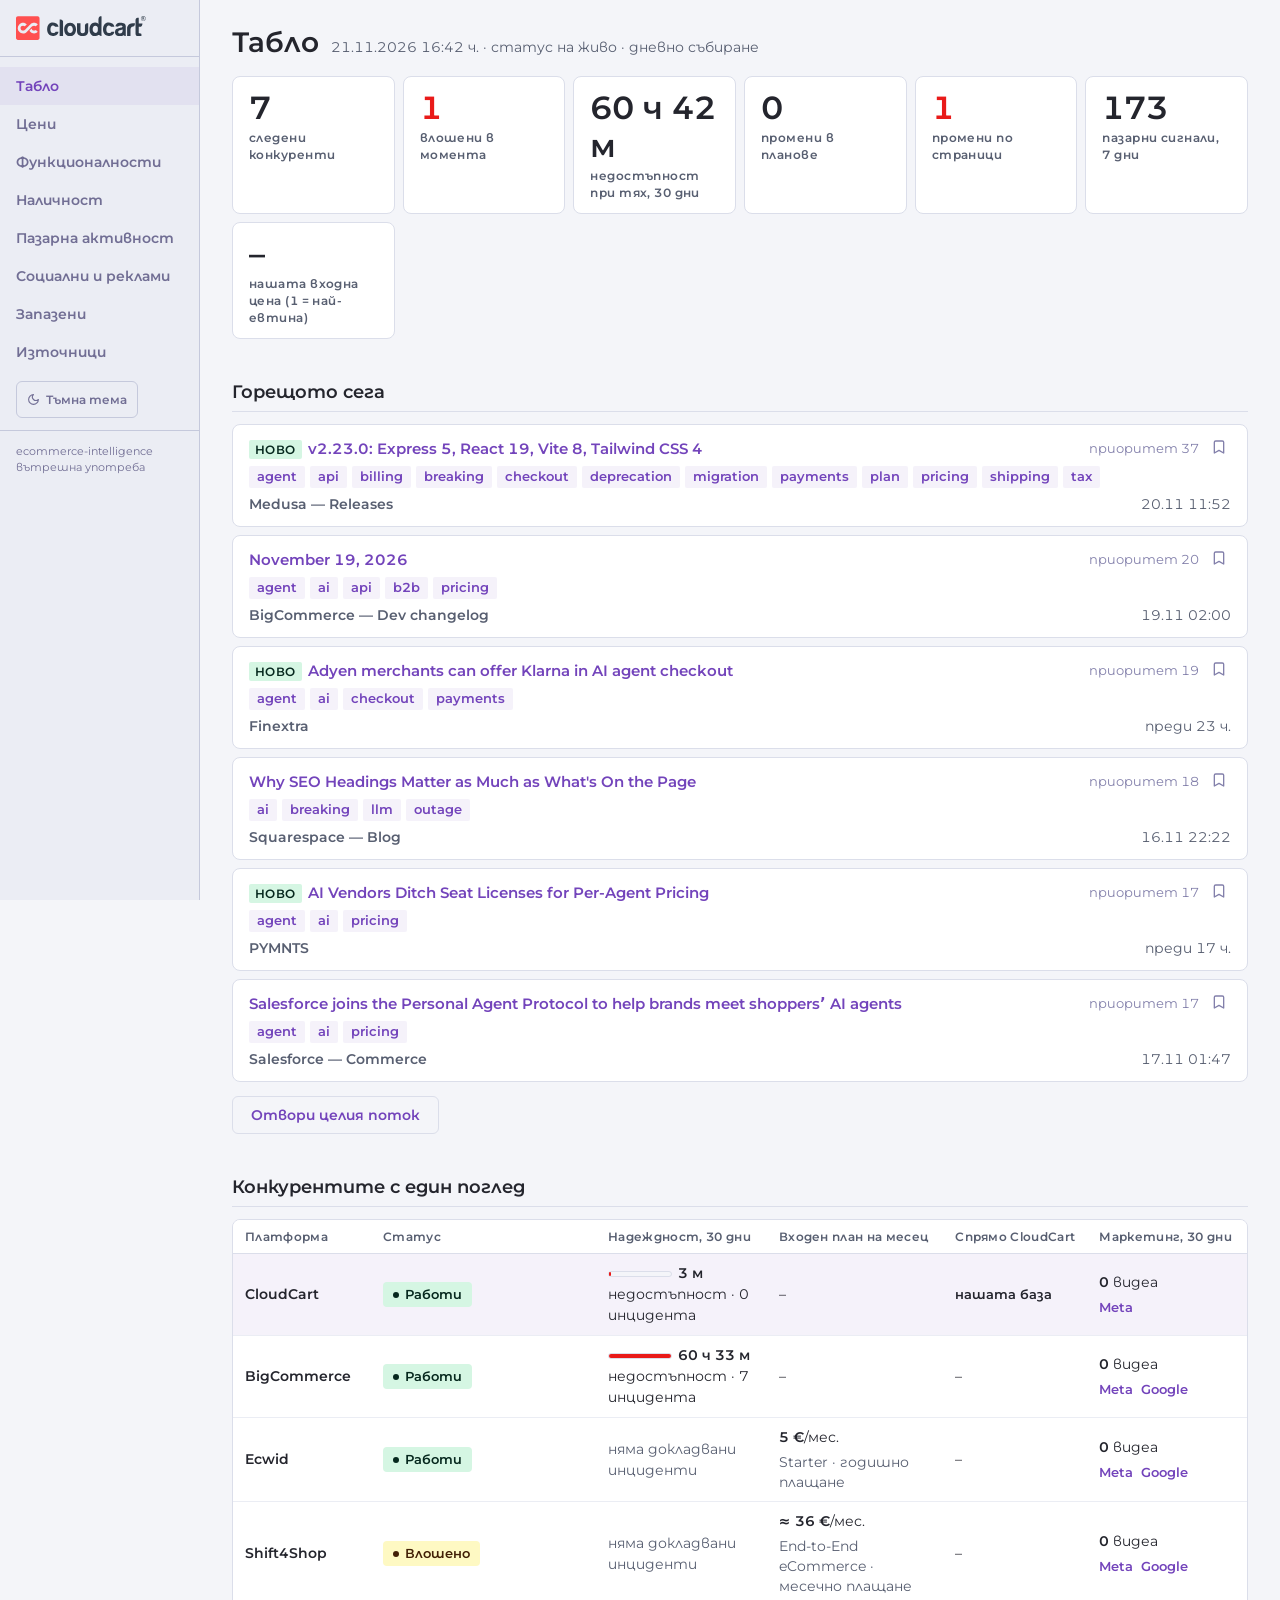
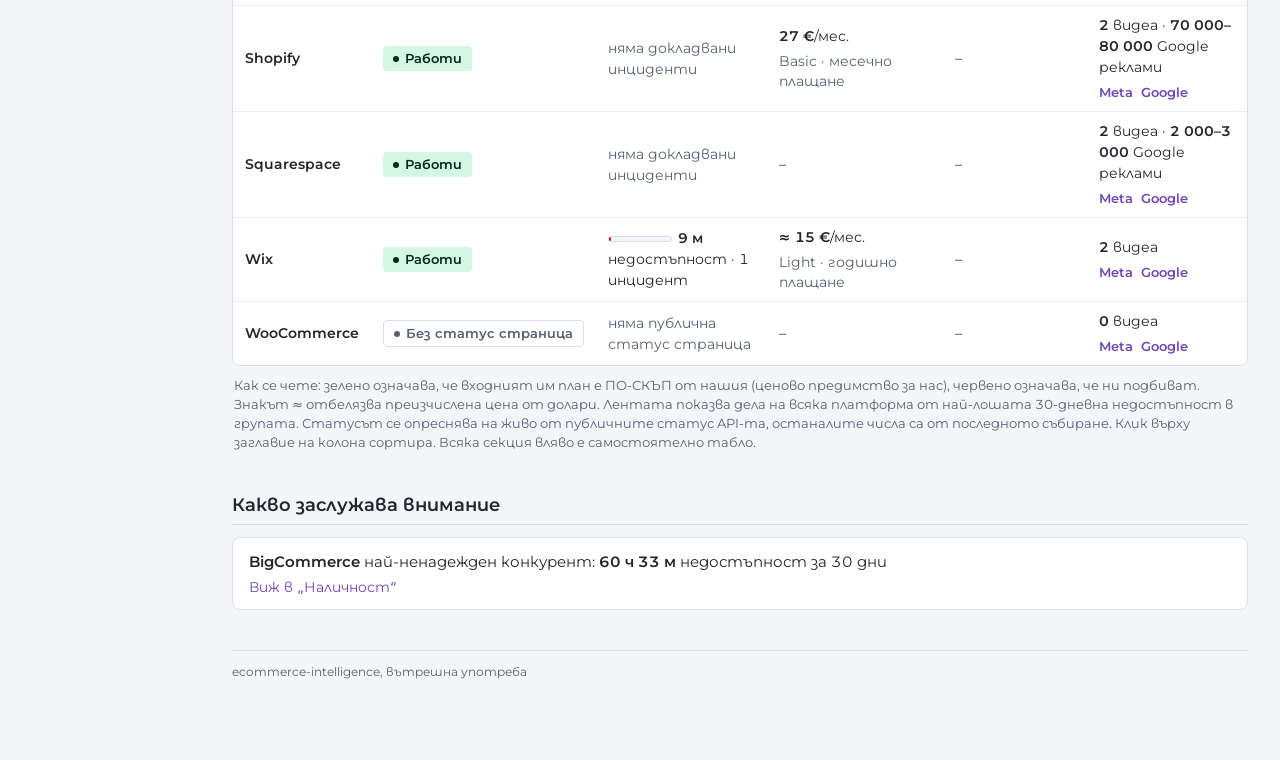
==== reports/index.html @ c16a13ec "chore: daily intel update [skip ci]" ====
<!doctype html><html lang="bg"><meta charset="utf-8"><meta name="viewport" content="width=device-width,initial-scale=1"><link rel="icon" href="favicon.ico"><title>Табло</title><script>(function(){try{var t=localStorage.getItem('cc-theme');if(t)document.documentElement.setAttribute('data-theme',t);}catch(e){}})();</script><style>
@font-face{font-family:"Montserrat";
src:url("fonts/montserrat-var.woff2") format("woff2-variations");
font-weight:100 900;font-style:normal;font-display:swap}
:root{
--bg:#F4F5F9;--fg:#24252D;--card:#FFFFFF;--muted:#585F71;--mid:#8380AB;
--border:#DBDEEA;--border-1:#EBEDF4;
--primary:#7344BB;--primary-hover:#9D67F4;--on-primary:#FFFFFF;
--primary-soft:rgba(115,68,187,.07);
--side-bg:#EBEDF4;--side-fg:#716E94;--side-border:#C5C9DC;
--ok-bg:#D5F6E3;--ok-fg:#06281E;--warn-bg:#FEF9C3;--warn-fg:#422006;
--err-bg:#FFE0E0;--err-fg:#490606;--destructive:#E91A19;
--input:#FFFFFF;--ghost-fg:#6D758A;--ghost-hover:#0000000D;
--focus:#9D67F4;
--chart-ours:#7344BB;--chart-comp:#2B7FFF;
--r-xs:2px;--r-sm:4px;--r-md:6px;--r-lg:8px;--r-xl:12px;
--row-h:50px;--row-pad-y:9px;
--dur-fast:100ms;--dur-base:160ms;--dur-slow:240ms;
--ease:cubic-bezier(.19,.91,.38,1)}
[data-theme="dark"]{
--bg:#0A0A14;--fg:#F7F8F8;--card:#1A1A2B;--muted:#8C93A4;--mid:#AEB1CD;
--border:#34314E;--border-1:#1A1A2B;
--primary:#AE82FF;--primary-hover:#C9B1FF;--on-primary:#1A1A2B;
--primary-soft:rgba(174,130,255,.10);
--side-bg:#1A1A2B;--side-fg:#C5C9DC;--side-border:#34314E;
--ok-bg:#7BDAAD;--ok-fg:#06281E;--warn-bg:#FEF08A;--warn-fg:#422006;
--err-bg:#FFA09F;--err-fg:#490606;--destructive:#FF6867;
--input:#FFFFFF0D;--ghost-fg:#DBDEEA;--ghost-hover:#FFFFFF1A;
--focus:#C9B1FF;
--chart-ours:#AE82FF;--chart-comp:#1CCFB9}
*{box-sizing:border-box}
html{font-family:"Montserrat",system-ui,sans-serif;font-size:15px;
line-height:23px;color:var(--fg);background:var(--bg);
font-variant-numeric:tabular-nums lining-nums}
body{margin:0;background:var(--bg);color:var(--fg);font-size:15px;
line-height:23px}
:is(td,th,.sku,.mono,input,code,.num){font-variant-ligatures:none;
font-feature-settings:"liga" 0,"calt" 0,"dlig" 0}
:focus-visible{outline:2px solid var(--focus);outline-offset:2px}
a{color:var(--primary);text-decoration:none}
a:hover{color:var(--primary-hover)}
h1,h2,h3,h4,h5{margin:0;color:var(--fg)}
h1{font-size:28px;line-height:36px;font-weight:600}
h3{font-size:19px;line-height:27px;font-weight:600}
h4{font-size:15px;line-height:22px;font-weight:600}
/* ---------- обикновена рамка (под-справки, писма) ---------- */
.wrap{max-width:900px;margin:0 auto;padding:24px 16px 60px}
/* ---------- админ рамка: лента < фон < карта ---------- */
.app{display:flex;min-height:100vh}
.side{flex:0 0 200px;background:var(--side-bg);
border-right:1px solid var(--side-border);padding:16px 0;
position:sticky;top:0;height:100vh;overflow-y:auto}
.side .mark{display:block;padding:0 16px 14px;font-weight:700;font-size:17px;
color:var(--fg);border-bottom:1px solid var(--side-border);margin-bottom:10px}
.side .tagl{display:block;font-size:12px;line-height:17px;font-weight:600;
letter-spacing:.44px;color:var(--side-fg);margin-top:2px}
.sitem{display:block;padding:9px 16px;font-size:14px;line-height:20px;
font-weight:600;color:var(--side-fg);
transition:background var(--dur-fast) var(--ease),color var(--dur-fast) var(--ease)}
.sitem:hover{background:var(--ghost-hover);color:var(--fg)}
.sitem.on{background:var(--primary-soft);color:var(--primary)}
.side .sfoot{padding:12px 16px;font-size:11px;line-height:16px;
color:var(--side-fg);border-top:1px solid var(--side-border);margin-top:12px}
.themebtn{display:inline-flex;align-items:center;gap:6px;margin:10px 16px 0;
padding:6px 10px;background:transparent;border:1px solid var(--side-border);
border-radius:var(--r-md);color:var(--side-fg);font:inherit;font-size:12px;
font-weight:600;cursor:pointer}
.themebtn:hover{background:var(--ghost-hover)}
.themebtn svg{width:13px;height:13px}
.main{flex:1;min-width:0;max-width:1760px;padding:24px 32px 80px}
.page-head{display:flex;flex-wrap:wrap;align-items:baseline;gap:12px;
margin-bottom:16px}
.page-head h1{font-size:28px;line-height:36px;font-weight:600}
.page-head .meta{margin:0}
@media(max-width:800px){.app{display:block}
.side{position:static;height:auto;width:100%;border-right:none;
border-bottom:1px solid var(--side-border);display:flex;flex-wrap:wrap;
align-items:center;gap:2px;padding:8px 12px}
.side .mark{border:none;margin:0;padding:0 12px 0 0}
.side .tagl{display:none}.side .sfoot{display:none}.themebtn{margin:0}
.sitem{border-radius:var(--r-md);padding:5px 10px}
.main{padding:16px 12px 60px}
body{font-size:16px}}
/* ---------- типография на секции ---------- */
.meta{color:var(--muted);font-size:13.5px;line-height:20px;margin-bottom:16px}
h2.sec,h2{font-size:18px;line-height:26px;font-weight:600;color:var(--fg);
margin:40px 0 12px;padding-bottom:6px;border-bottom:1px solid var(--border)}
section{scroll-margin-top:16px}
/* ---------- карти ---------- */
.card{background:var(--card);border:1px solid var(--border);
border-radius:var(--r-lg);padding:12px 16px;margin-bottom:8px}
.card a{font-weight:600}
.row{display:flex;justify-content:space-between;gap:12px;margin-top:6px;
font-size:13.5px;line-height:20px;color:var(--muted)}
.src{color:var(--muted);font-weight:600}
.sig{display:inline-block;background:var(--primary-soft);color:var(--primary);
border-radius:var(--r-xs);padding:2px 8px;font-size:12.5px;line-height:18px;
font-weight:600;margin:6px 5px 0 0}
.empty{color:var(--muted);font-style:italic;font-size:14px}
.warn{margin-top:24px;font-size:13.5px;color:var(--muted);
border-top:1px solid var(--border);padding-top:12px}
.warn b{color:var(--err-fg);background:var(--err-bg);padding:1px 6px;
border-radius:var(--r-xs)}
.name{font-weight:600;color:var(--fg)}
.chg{font-weight:600;color:var(--warn-fg);background:var(--warn-bg);
padding:1px 6px;border-radius:var(--r-xs)}
.sub{font-size:13.5px;line-height:20px;color:var(--muted);margin-top:4px}
.sub a{font-weight:400}
/* ---------- значки ---------- */
.badge{display:inline-flex;align-items:center;gap:6px;font-size:13px;
line-height:19px;font-weight:600;padding:3px 10px;border-radius:var(--r-sm);
white-space:nowrap}
.badge .dt{width:6px;height:6px;border-radius:50%;background:currentColor}
.badge-ok{background:var(--ok-bg);color:var(--ok-fg)}
.badge-warn{background:var(--warn-bg);color:var(--warn-fg)}
.badge-err{background:var(--err-bg);color:var(--err-fg)}
.badge-na{background:transparent;color:var(--muted);
border:1px solid var(--border)}
.pill{font-size:12px;font-weight:600;padding:2px 9px;
border-radius:var(--r-sm);border:1px solid var(--border);color:var(--muted);
float:right}
.pill-hot{border-color:transparent;color:var(--err-fg);background:var(--err-bg)}
/* ---------- KPI ---------- */
.tiles{display:grid;grid-template-columns:repeat(auto-fit,minmax(140px,1fr));
gap:8px;margin-bottom:12px}
.tile{background:var(--card);border:1px solid var(--border);
border-radius:var(--r-lg);padding:12px 16px}
.tile .n{font-size:32px;line-height:38px;font-weight:600;color:var(--fg)}
.tile .n.hot{color:var(--destructive)}
.tile .l{font-size:12px;line-height:17px;font-weight:600;
letter-spacing:.44px;color:var(--muted);margin-top:2px}
/* ---------- бутони ---------- */
.btn{display:inline-block;background:var(--primary);color:var(--on-primary);
font-weight:600;font-size:14px;height:38px;line-height:38px;padding:0 18px;
border-radius:var(--r-md);text-decoration:none;margin:6px 8px 0 0;
transition:background var(--dur-fast) var(--ease)}
.btn:hover{background:var(--primary-hover);color:var(--on-primary)}
.btn.ghost{background:transparent;color:var(--primary);
border:1px solid var(--border);line-height:36px}
.btn.ghost:hover{background:var(--ghost-hover)}
/* ---------- таблици ---------- */
.tablewrap{overflow-x:auto;border:1px solid var(--border);
border-radius:var(--r-lg);background:var(--card)}
table.dense,.matrix{width:100%;border-collapse:collapse;font-size:14px;
line-height:21px;background:var(--card)}
.matrix{min-width:640px}
table.dense th,.matrix th{text-align:left;font-size:12px;line-height:17px;
font-weight:600;letter-spacing:.33px;color:var(--muted);
padding:8px 12px;border-bottom:1px solid var(--border);white-space:nowrap}
table.dense td,.matrix td{padding:var(--row-pad-y) 12px;
border-bottom:1px solid var(--border-1);vertical-align:middle;
height:var(--row-h)}
table.dense tbody tr:last-child td,.matrix tbody tr:last-child td{border-bottom:none}
table.dense tbody tr:hover td{background:var(--bg);
transition:background var(--dur-fast) var(--ease)}
td.num,.num{text-align:right;white-space:nowrap}
table.dense th.num{text-align:right;width:1%;white-space:nowrap;
padding-right:24px}
table.dense td.num{width:1%;padding-right:24px}
.matrix .vname a,.dense .vname a{color:var(--fg);font-weight:600}
.matrix tr.ours td,.dense tr.ours td{background:var(--primary-soft)}
.matrix .na{color:var(--mid)}
.pname{font-weight:600;color:var(--fg);font-size:13px;line-height:18px}
.pprice{margin-top:1px}
.approx{color:var(--muted);font-size:12.5px}
.delta{display:inline-block;font-size:12.5px;line-height:18px;font-weight:600;
border-radius:var(--r-sm);padding:1px 6px;margin-top:3px}
.delta.up{background:var(--ok-bg);color:var(--ok-fg)}
.delta.down{background:var(--err-bg);color:var(--err-fg)}
.basis{font-size:13px;line-height:19px;color:var(--muted);margin:10px 2px 0}
/* ---------- ленти (сравнение на величини) ---------- */
.bars{margin-top:4px}
.barrow{display:flex;align-items:center;gap:12px;padding:3px 0}
.barlabel{flex:0 0 230px;font-size:14px;font-weight:600;color:var(--fg);
text-align:right;white-space:nowrap;overflow:hidden;text-overflow:ellipsis}
.bartrack{flex:1;display:flex;align-items:center;gap:8px}
.bar{height:14px;border-radius:0 var(--r-sm) var(--r-sm) 0;
background:var(--chart-comp);min-width:3px}
.bar.ours{background:var(--chart-ours)}
.barval{font-size:14px;color:var(--fg);white-space:nowrap}
@media(max-width:640px){.barlabel{flex-basis:120px}}
/* ---------- измерител в клетка ---------- */
.meter{display:inline-block;width:64px;height:6px;background:var(--bg);
border:1px solid var(--border);border-radius:3px;vertical-align:middle;
margin-right:6px}
.meter i{display:block;height:100%;background:var(--destructive);
border-radius:2px;min-width:2px}
.cellmain{color:var(--fg)}
.cellmain b{font-weight:600}
.okmuted{color:var(--muted)}
.linkrow a{display:inline-block;font-size:13px;font-weight:600;
margin-right:8px}
.foot{margin-top:40px;font-size:12px;line-height:17px;color:var(--muted);
border-top:1px solid var(--border);padding-top:12px}
.brand{display:flex;align-items:baseline;gap:10px;margin-bottom:16px;
border-bottom:1px solid var(--border);padding-bottom:12px}
.brand .mark{font-weight:700;font-size:17px;color:var(--fg)}
.brand .tag{font-size:12px;letter-spacing:.44px;color:var(--muted);
font-weight:600}
input#filterbox{width:100%;height:40px;background:var(--input);
border:1px solid var(--border);border-radius:var(--r-md);padding:0 12px;
font:inherit;color:var(--fg);margin-bottom:12px}
/* ---------- филтърни чипове (избраният е едно от шестте маркови места) --- */
.chips{display:flex;flex-wrap:wrap;gap:6px;margin-bottom:8px}
.chip{font:inherit;font-size:14px;line-height:20px;font-weight:600;
padding:6px 14px;background:var(--card);border:1px solid var(--border);
border-radius:var(--r-md);color:var(--muted);cursor:pointer;
transition:background var(--dur-fast) var(--ease),color var(--dur-fast) var(--ease)}
.chip:hover{background:var(--ghost-hover);color:var(--fg)}
.chip.on{background:var(--primary-soft);color:var(--primary);
border-color:transparent}
.logo{display:block;height:24px;width:auto;margin-bottom:2px}
.logo-d{display:none}
[data-theme="dark"] .logo-l{display:none}
[data-theme="dark"] .logo-d{display:block}
@media(min-width:1100px){
.filterable,#savedlist{display:grid;
grid-template-columns:repeat(auto-fill,minmax(520px,1fr));gap:8px;
align-items:start}
.filterable .card,#savedlist .card{margin-bottom:0}}
/* ---------- запазване за по-късно (bookmark; локално в браузъра) ------- */
.favbtn{float:right;background:transparent;border:none;cursor:pointer;
color:var(--mid);padding:2px 4px;margin-left:8px;line-height:1}
.favbtn:hover{color:var(--fg)}
.favbtn.on{color:var(--primary)}
.favbtn svg{width:16px;height:16px;vertical-align:middle}
.favbtn.on svg{fill:currentColor}
.newmark{display:inline-block;font-size:12px;line-height:17px;font-weight:600;
letter-spacing:.44px;color:var(--ok-fg);background:var(--ok-bg);
border-radius:var(--r-xs);padding:1px 6px;margin-right:6px}
.score{float:right;font-size:12.5px;color:var(--mid)}
/* ---------- матрица на възможностите: бърз преглед + детайл при клик --- */
tr.frow{cursor:pointer}
tr.frow:hover td{background:var(--bg)}
tr.frow.open td{background:var(--primary-soft)}
tr.frow .fname{font-weight:600;color:var(--fg)}
tr.frow .fhint{font-size:12.5px;color:var(--mid);font-weight:400}
tr.frow.open .fhint{color:var(--primary)}
tr.fdetail>td{background:var(--bg);padding:12px}
.fdgrid{display:grid;grid-template-columns:repeat(auto-fill,minmax(230px,1fr));
gap:8px}
.fd{background:var(--card);border:1px solid var(--border);
border-radius:var(--r-md);padding:10px 12px}
.fd.ours{background:var(--primary-soft)}
.fdv{display:flex;justify-content:space-between;align-items:center;gap:8px;
font-weight:600;color:var(--fg)}
.fdnote{font-size:13.5px;line-height:20px;color:var(--muted);margin-top:6px}
.fd .sub{margin-top:6px}
</style><body><div class=app><aside class=side><span class=mark><svg class="logo logo-l" role="img" aria-label="CloudCart" version="1.1" id="Layer_1" xmlns="http://www.w3.org/2000/svg" xmlns:xlink="http://www.w3.org/1999/xlink" x="0px" y="0px"
	 viewBox="0 0 200 37" enable-background="new 0 0 200 37" xml:space="preserve">
<g id="Warstwa_1_2_">
</g>
<g id="Clip-6">
</g>
<g id="Clip-15">
</g>
<g>
	<g>
		<g>
			<g>
				<g>
					<g>
						<path fill="#303C4A" d="M141.648,14.904c3.074-1.307,4.887,1.64,4.887,1.64h5.123c0,0-0.835-6.451-8.941-6.451
							c0,0-8.098-0.192-8.564,9.632c0,0-0.932,10.563,8.756,11.221c0,0,7.82,0.096,8.751-6.641h-4.47c0,0-1.028,2.17-3.912,2.059
							c-3.424-0.127-3.818-3.786-3.818-3.786S138.574,16.221,141.648,14.904z"/>
						<path fill="#303C4A" d="M164.186,10.747c-4.799-0.558-7.869,0.192-9.033,1.544c0,0-1.82,1.684-1.771,3.698
							c0,0,2.711,1.198,4.843,0c0,0,0.278-1.499,3.308-1.364c0,0,2.327-0.043,2.743,1.364c0,0,0.281,1.401-1.303,1.774
							c0,0-1.677,0.607-3.072,0.653c0,0-5.631,0.517-6.568,3.226c0,0-1.992,4.633,0.98,7.672c0,0,1.863,2.196,7.729,1.5
							c0,0,2-0.256,3.599-1.272c0.131-0.028,0.291-0.031,0.461-0.007c0.442,0.38,1.629,1.248,3.16,1.132V15.332
							C169.26,15.332,168.982,11.311,164.186,10.747z M160.752,26.824c-3.232,0.337-3.214-2.068-3.214-2.068
							c-0.313-2.291,2.864-2.77,2.864-2.77c1.934-0.484,3.947-1.231,3.947-1.231C165.154,26.716,160.752,26.824,160.752,26.824z"/>
						<path fill="#303C4A" d="M180.111,11.305c-8.454,0.074-8.803,7.438-8.803,7.438v12.205h5.237V20.495
							c0.277-3.574,2.591-3.999,2.591-3.999l1.602-0.141c2.869-0.405,2.656-5.051,2.656-5.051H180.111L180.111,11.305z"/>
						<path fill="#303C4A" d="M191.55,16.561c3.546-0.113,3.368-5.076,3.368-5.076h-5.656V2.602h-1.886
							c-2.38,0-3.074,3.295-3.074,3.295v11.994v10.032c0.345,3.364,3.074,3.015,3.074,3.015h6.005v-2.877
							c-0.422-1.265-1.747-1.054-1.747-1.054c-2.026-0.067-2.372-0.625-2.372-0.625v-9.837L191.55,16.561z"/>
					</g>
					<g>
						<path fill="#303C4A" d="M55.498,14.921c3.074-1.313,4.894,1.632,4.894,1.632h5.123c0,0-0.843-6.451-8.941-6.451
							c0,0-8.106-0.188-8.567,9.633c0,0-0.935,10.57,8.753,11.225c0,0,7.825,0.094,8.753-6.643h-4.469c0,0-1.027,2.164-3.909,2.06
							c-3.428-0.133-3.821-3.788-3.821-3.788S52.429,16.229,55.498,14.921z"/>
						<path fill="#303C4A" d="M67.332,5.377v25.582h5.212V8.561C72.544,8.561,72.544,5.468,67.332,5.377z"/>
						<path fill="#303C4A" d="M83.417,10.43c-6.075,0-9.103,4.594-9.103,10.262c0,5.672,3.027,10.268,9.103,10.268
							c5.753,0,9.104-4.596,9.104-10.268C92.521,15.023,89.401,10.43,83.417,10.43z M83.417,26.307c-2.34,0-4.239-2.513-4.239-5.613
							c0-3.096,1.899-5.609,4.239-5.609c2.338,0,4.237,2.514,4.237,5.609C87.654,23.794,85.755,26.307,83.417,26.307z"/>
						<path fill="#303C4A" d="M106.305,14.029c0,0,0.189,7.388,0,9.869c-0.188,2.479-3.584,2.803-3.584,2.803
							c-3.262-0.094-3.308-3.32-3.308-3.32v-12.39h-5.354v12.77c0.047,7.06,8.636,7.198,8.636,7.198
							c6.074-0.044,7.658-3.742,7.658-3.742c0.889-1.357,0.982-3.508,0.982-3.508V10.991h-1.258
							C106.907,10.898,106.305,14.029,106.305,14.029z"/>
						<path fill="#303C4A" d="M131.759,24.584l0.156-23.73c0,0-3.676-1.883-4.793,3.799v7.916c-0.086,0.012-0.168,0.006-0.246,0
							c-0.481-0.868-1.813-2.465-5.053-2.385c-4.732,0.107-8.554,3.807-8.511,10.51c0,6.178,3.203,10.254,7.896,10.254
							c2.489,0,4.396-0.238,5.671-1.572c0.3-0.105,0.815-0.198,1.38,0.016c0.549,0.62,1.391,1.279,2.52,1.4
							c0.078,0.005,0.16,0.012,0.259,0.018c0.03,0,0.063,0.008,0.09,0.008l-0.004-0.008c0.201,0.008,0.452,0,0.791,0.008
							C131.838,29.465,131.759,26.781,131.759,24.584z M126.164,21.658c0,0.479-0.04,0.971-0.123,1.418
							c-0.359,1.746-1.818,2.965-3.602,2.965c-2.545,0-4.203-2.111-4.203-5.489c0-3.125,1.41-5.646,4.248-5.646
							c1.897,0,3.238,1.385,3.598,3.009c0.082,0.369,0.082,0.808,0.082,1.138V21.658z"/>
					</g>
				</g>
			</g>
		</g>
		<path fill="#FF5050" d="M36.263,33.857c0,1.636-1.319,2.957-2.954,2.957H2.956C1.327,36.814,0,35.493,0,33.857V3.506
			c0-1.628,1.327-2.951,2.956-2.951h30.353c1.635,0,2.954,1.322,2.954,2.951V33.857z M21.8,19.266L21.8,19.266
			c0,0,3.276-3.276,3.292-3.298c1.5-1.5,3.935-1.5,5.436,0l3.051-3.05c-3.183-3.179-8.358-3.179-11.535,0
			c-0.025,0.021-8.503,8.503-8.503,8.503c-0.724,0.714-1.682,1.104-2.699,1.104c-1.025,0-1.989-0.397-2.717-1.125
			c-1.497-1.502-1.497-3.938,0-5.433c0.729-0.725,1.691-1.124,2.717-1.124c1.026,0,1.989,0.399,2.717,1.124l3.053-3.05
			c-1.541-1.539-3.592-2.395-5.77-2.395c-2.18,0-4.229,0.855-5.77,2.395c-3.178,3.18-3.178,8.352,0,11.535
			c1.541,1.54,3.59,2.389,5.77,2.389l0,0c2.153,0,4.182-0.83,5.716-2.339l0,0L21.8,19.266z M27.807,22.527
			c-1.025,0-1.988-0.4-2.717-1.129c-0.552-0.547-0.896-1.232-1.041-1.942l-3.305,3.303c0.346,0.604,0.779,1.171,1.295,1.693
			c1.542,1.54,3.591,2.389,5.768,2.389c2.182,0,4.23-0.849,5.771-2.389l-3.051-3.054C29.798,22.127,28.831,22.527,27.807,22.527z"/>
	</g>
	<path fill="#303C4A" d="M196.305,7.729c-2.179,0-3.688-1.511-3.688-3.761c0-2.252,1.552-3.782,3.688-3.782
		c2.139,0,3.695,1.529,3.695,3.782C200,6.218,198.452,7.729,196.305,7.729 M196.305,0.609c-1.752,0-3.152,1.211-3.152,3.346
		c0,2.139,1.394,3.327,3.152,3.327c1.764,0,3.168-1.199,3.168-3.327C199.473,1.831,198.066,0.609,196.305,0.609 M197.389,5.979
		l-1.244-1.793h-0.401v1.731h-0.722V1.729h1.264c0.874,0,1.459,0.446,1.459,1.227c0,0.596-0.321,0.992-0.846,1.148l1.199,1.707
		L197.389,5.979z M196.296,2.395h-0.554v1.229h0.51c0.479,0,0.771-0.194,0.771-0.616c0-0.426-0.258-0.625-0.728-0.625"/>
</g>
</svg><svg class="logo logo-d" role="img" aria-label="CloudCart" version="1.1" id="Layer_1" xmlns="http://www.w3.org/2000/svg" xmlns:xlink="http://www.w3.org/1999/xlink" x="0px" y="0px"
	 viewBox="0 0 200 37" enable-background="new 0 0 200 37" xml:space="preserve">
<g id="Warstwa_1_2_">
</g>
<g id="Clip-6">
</g>
<g id="Clip-15">
</g>
<g>
	<g>
		<g>
			<g>
				<g>
					<g>
						<path fill="#F7F8F8" d="M141.648,14.904c3.074-1.307,4.887,1.64,4.887,1.64h5.123c0,0-0.835-6.451-8.941-6.451
							c0,0-8.098-0.192-8.564,9.632c0,0-0.932,10.563,8.756,11.221c0,0,7.82,0.096,8.751-6.641h-4.47c0,0-1.028,2.17-3.912,2.059
							c-3.424-0.127-3.818-3.786-3.818-3.786S138.574,16.221,141.648,14.904z"/>
						<path fill="#F7F8F8" d="M164.186,10.747c-4.799-0.558-7.869,0.192-9.033,1.544c0,0-1.82,1.684-1.771,3.698
							c0,0,2.711,1.198,4.843,0c0,0,0.278-1.499,3.308-1.364c0,0,2.327-0.043,2.743,1.364c0,0,0.281,1.401-1.303,1.774
							c0,0-1.677,0.607-3.072,0.653c0,0-5.631,0.517-6.568,3.226c0,0-1.992,4.633,0.98,7.672c0,0,1.863,2.196,7.729,1.5
							c0,0,2-0.256,3.599-1.272c0.131-0.028,0.291-0.031,0.461-0.007c0.442,0.38,1.629,1.248,3.16,1.132V15.332
							C169.26,15.332,168.982,11.311,164.186,10.747z M160.752,26.824c-3.232,0.337-3.214-2.068-3.214-2.068
							c-0.313-2.291,2.864-2.77,2.864-2.77c1.934-0.484,3.947-1.231,3.947-1.231C165.154,26.716,160.752,26.824,160.752,26.824z"/>
						<path fill="#F7F8F8" d="M180.111,11.305c-8.454,0.074-8.803,7.438-8.803,7.438v12.205h5.237V20.495
							c0.277-3.574,2.591-3.999,2.591-3.999l1.602-0.141c2.869-0.405,2.656-5.051,2.656-5.051H180.111L180.111,11.305z"/>
						<path fill="#F7F8F8" d="M191.55,16.561c3.546-0.113,3.368-5.076,3.368-5.076h-5.656V2.602h-1.886
							c-2.38,0-3.074,3.295-3.074,3.295v11.994v10.032c0.345,3.364,3.074,3.015,3.074,3.015h6.005v-2.877
							c-0.422-1.265-1.747-1.054-1.747-1.054c-2.026-0.067-2.372-0.625-2.372-0.625v-9.837L191.55,16.561z"/>
					</g>
					<g>
						<path fill="#F7F8F8" d="M55.498,14.921c3.074-1.313,4.894,1.632,4.894,1.632h5.123c0,0-0.843-6.451-8.941-6.451
							c0,0-8.106-0.188-8.567,9.633c0,0-0.935,10.57,8.753,11.225c0,0,7.825,0.094,8.753-6.643h-4.469c0,0-1.027,2.164-3.909,2.06
							c-3.428-0.133-3.821-3.788-3.821-3.788S52.429,16.229,55.498,14.921z"/>
						<path fill="#F7F8F8" d="M67.332,5.377v25.582h5.212V8.561C72.544,8.561,72.544,5.468,67.332,5.377z"/>
						<path fill="#F7F8F8" d="M83.417,10.43c-6.075,0-9.103,4.594-9.103,10.262c0,5.672,3.027,10.268,9.103,10.268
							c5.753,0,9.104-4.596,9.104-10.268C92.521,15.023,89.401,10.43,83.417,10.43z M83.417,26.307c-2.34,0-4.239-2.513-4.239-5.613
							c0-3.096,1.899-5.609,4.239-5.609c2.338,0,4.237,2.514,4.237,5.609C87.654,23.794,85.755,26.307,83.417,26.307z"/>
						<path fill="#F7F8F8" d="M106.305,14.029c0,0,0.189,7.388,0,9.869c-0.188,2.479-3.584,2.803-3.584,2.803
							c-3.262-0.094-3.308-3.32-3.308-3.32v-12.39h-5.354v12.77c0.047,7.06,8.636,7.198,8.636,7.198
							c6.074-0.044,7.658-3.742,7.658-3.742c0.889-1.357,0.982-3.508,0.982-3.508V10.991h-1.258
							C106.907,10.898,106.305,14.029,106.305,14.029z"/>
						<path fill="#F7F8F8" d="M131.759,24.584l0.156-23.73c0,0-3.676-1.883-4.793,3.799v7.916c-0.086,0.012-0.168,0.006-0.246,0
							c-0.481-0.868-1.813-2.465-5.053-2.385c-4.732,0.107-8.554,3.807-8.511,10.51c0,6.178,3.203,10.254,7.896,10.254
							c2.489,0,4.396-0.238,5.671-1.572c0.3-0.105,0.815-0.198,1.38,0.016c0.549,0.62,1.391,1.279,2.52,1.4
							c0.078,0.005,0.16,0.012,0.259,0.018c0.03,0,0.063,0.008,0.09,0.008l-0.004-0.008c0.201,0.008,0.452,0,0.791,0.008
							C131.838,29.465,131.759,26.781,131.759,24.584z M126.164,21.658c0,0.479-0.04,0.971-0.123,1.418
							c-0.359,1.746-1.818,2.965-3.602,2.965c-2.545,0-4.203-2.111-4.203-5.489c0-3.125,1.41-5.646,4.248-5.646
							c1.897,0,3.238,1.385,3.598,3.009c0.082,0.369,0.082,0.808,0.082,1.138V21.658z"/>
					</g>
				</g>
			</g>
		</g>
		<path fill="#FF5050" d="M36.263,33.857c0,1.636-1.319,2.957-2.954,2.957H2.956C1.327,36.814,0,35.493,0,33.857V3.506
			c0-1.628,1.327-2.951,2.956-2.951h30.353c1.635,0,2.954,1.322,2.954,2.951V33.857z M21.8,19.266L21.8,19.266
			c0,0,3.276-3.276,3.292-3.298c1.5-1.5,3.935-1.5,5.436,0l3.051-3.05c-3.183-3.179-8.358-3.179-11.535,0
			c-0.025,0.021-8.503,8.503-8.503,8.503c-0.724,0.714-1.682,1.104-2.699,1.104c-1.025,0-1.989-0.397-2.717-1.125
			c-1.497-1.502-1.497-3.938,0-5.433c0.729-0.725,1.691-1.124,2.717-1.124c1.026,0,1.989,0.399,2.717,1.124l3.053-3.05
			c-1.541-1.539-3.592-2.395-5.77-2.395c-2.18,0-4.229,0.855-5.77,2.395c-3.178,3.18-3.178,8.352,0,11.535
			c1.541,1.54,3.59,2.389,5.77,2.389l0,0c2.153,0,4.182-0.83,5.716-2.339l0,0L21.8,19.266z M27.807,22.527
			c-1.025,0-1.988-0.4-2.717-1.129c-0.552-0.547-0.896-1.232-1.041-1.942l-3.305,3.303c0.346,0.604,0.779,1.171,1.295,1.693
			c1.542,1.54,3.591,2.389,5.768,2.389c2.182,0,4.23-0.849,5.771-2.389l-3.051-3.054C29.798,22.127,28.831,22.527,27.807,22.527z"/>
	</g>
	<path fill="#F7F8F8" d="M196.305,7.729c-2.179,0-3.688-1.511-3.688-3.761c0-2.252,1.552-3.782,3.688-3.782
		c2.139,0,3.695,1.529,3.695,3.782C200,6.218,198.452,7.729,196.305,7.729 M196.305,0.609c-1.752,0-3.152,1.211-3.152,3.346
		c0,2.139,1.394,3.327,3.152,3.327c1.764,0,3.168-1.199,3.168-3.327C199.473,1.831,198.066,0.609,196.305,0.609 M197.389,5.979
		l-1.244-1.793h-0.401v1.731h-0.722V1.729h1.264c0.874,0,1.459,0.446,1.459,1.227c0,0.596-0.321,0.992-0.846,1.148l1.199,1.707
		L197.389,5.979z M196.296,2.395h-0.554v1.229h0.51c0.479,0,0.771-0.194,0.771-0.616c0-0.426-0.258-0.625-0.728-0.625"/>
</g>
</svg></span><a class='sitem on' href='index.html'>Табло</a><a class='sitem' href='pricing.html'>Цени</a><a class='sitem' href='features.html'>Функционалности</a><a class='sitem' href='availability.html'>Наличност</a><a class='sitem' href='activity.html'>Пазарна активност</a><a class='sitem' href='social.html'>Социални и реклами</a><a class='sitem' href='saved.html'>Запазени</a><a class='sitem' href='sources.html'>Източници</a><button class=themebtn id=themebtn type=button><svg viewBox="0 0 24 24" fill="none" stroke="currentColor" stroke-width="2" stroke-linecap="round" stroke-linejoin="round"><path d="M12 3a6 6 0 0 0 9 9 9 9 0 1 1-9-9Z"/></svg><span class=tlab>Тъмна тема</span></button><div class=sfoot>ecommerce-intelligence<br>вътрешна употреба</div></aside><main class=main><div class=page-head><h1>Табло</h1><div class=meta>21.11.2026 16:42 ч. · статус на живо · дневно събиране</div></div><div class=tiles><div class=tile><div class='n'>7</div><div class=l>следени конкуренти</div></div><div class=tile><div class='n hot'>1</div><div class=l>влошени в момента</div></div><div class=tile><div class='n'>60 ч 42 м</div><div class=l>недостъпност при тях, 30 дни</div></div><div class=tile><div class='n'>0</div><div class=l>промени в планове</div></div><div class=tile><div class='n hot'>1</div><div class=l>промени по страници</div></div><div class=tile><div class='n'>173</div><div class=l>пазарни сигнали, 7 дни</div></div><div class=tile><div class='n'>–</div><div class=l>нашата входна цена (1 = най-евтина)</div></div></div><h2>Горещото сега</h2><div class=card data-tags='ai pricing payments migration tech retail platform prio'><button type=button class=favbtn data-fav="{&quot;u&quot;: &quot;https://github.com/medusajs/medusa/releases/tag/v2.23.0&quot;, &quot;t&quot;: &quot;v2.23.0: Express 5, React 19, Vite 8, Tailwind CSS 4&quot;, &quot;s&quot;: &quot;Medusa — Releases&quot;, &quot;d&quot;: &quot;20.11 11:52&quot;, &quot;g&quot;: [&quot;agent&quot;, &quot;api&quot;, &quot;billing&quot;, &quot;breaking&quot;, &quot;checkout&quot;, &quot;deprecation&quot;, &quot;migration&quot;, &quot;payments&quot;, &quot;plan&quot;, &quot;pricing&quot;, &quot;shipping&quot;, &quot;tax&quot;]}"><svg viewBox="0 0 24 24" fill="none" stroke="currentColor" stroke-width="2" stroke-linecap="round" stroke-linejoin="round"><path d="m19 21-7-4-7 4V5a2 2 0 0 1 2-2h10a2 2 0 0 1 2 2v16z"/></svg></button><span class=score>приоритет 37</span><span class=newmark>НОВО</span><a href='https://github.com/medusajs/medusa/releases/tag/v2.23.0' target=_blank>v2.23.0: Express 5, React 19, Vite 8, Tailwind CSS 4</a><div><span class=sig>agent</span><span class=sig>api</span><span class=sig>billing</span><span class=sig>breaking</span><span class=sig>checkout</span><span class=sig>deprecation</span><span class=sig>migration</span><span class=sig>payments</span><span class=sig>plan</span><span class=sig>pricing</span><span class=sig>shipping</span><span class=sig>tax</span></div><div class=row><span class=src>Medusa — Releases</span><span>20.11 11:52</span></div></div><div class=card data-tags='ai pricing tech retail platform prio'><button type=button class=favbtn data-fav="{&quot;u&quot;: &quot;https://docs.bigcommerce.com/developer/changelog/2026/11/19&quot;, &quot;t&quot;: &quot;November 19, 2026&quot;, &quot;s&quot;: &quot;BigCommerce — Dev changelog&quot;, &quot;d&quot;: &quot;19.11 02:00&quot;, &quot;g&quot;: [&quot;agent&quot;, &quot;ai&quot;, &quot;api&quot;, &quot;b2b&quot;, &quot;pricing&quot;]}"><svg viewBox="0 0 24 24" fill="none" stroke="currentColor" stroke-width="2" stroke-linecap="round" stroke-linejoin="round"><path d="m19 21-7-4-7 4V5a2 2 0 0 1 2-2h10a2 2 0 0 1 2 2v16z"/></svg></button><span class=score>приоритет 20</span><a href='https://docs.bigcommerce.com/developer/changelog/2026/11/19' target=_blank>November 19, 2026</a><div><span class=sig>agent</span><span class=sig>ai</span><span class=sig>api</span><span class=sig>b2b</span><span class=sig>pricing</span></div><div class=row><span class=src>BigCommerce — Dev changelog</span><span>19.11 02:00</span></div></div><div class=card data-tags='ai payments press prio'><button type=button class=favbtn data-fav="{&quot;u&quot;: &quot;https://www.finextra.com/pressarticle/111751/adyen-merchants-can-offer-klarna-in-ai-agent-checkout?utm_medium=rssfinextra&amp;utm_source=finextrafeed&quot;, &quot;t&quot;: &quot;Adyen merchants can offer Klarna in AI agent checkout&quot;, &quot;s&quot;: &quot;Finextra&quot;, &quot;d&quot;: &quot;преди 23 ч.&quot;, &quot;g&quot;: [&quot;agent&quot;, &quot;ai&quot;, &quot;checkout&quot;, &quot;payments&quot;]}"><svg viewBox="0 0 24 24" fill="none" stroke="currentColor" stroke-width="2" stroke-linecap="round" stroke-linejoin="round"><path d="m19 21-7-4-7 4V5a2 2 0 0 1 2-2h10a2 2 0 0 1 2 2v16z"/></svg></button><span class=score>приоритет 19</span><span class=newmark>НОВО</span><a href='https://www.finextra.com/pressarticle/111751/adyen-merchants-can-offer-klarna-in-ai-agent-checkout?utm_medium=rssfinextra&amp;utm_source=finextrafeed' target=_blank>Adyen merchants can offer Klarna in AI agent checkout</a><div><span class=sig>agent</span><span class=sig>ai</span><span class=sig>checkout</span><span class=sig>payments</span></div><div class=row><span class=src>Finextra</span><span>преди 23 ч.</span></div></div><div class=card data-tags='ai outage tech platform prio'><button type=button class=favbtn data-fav="{&quot;u&quot;: &quot;https://www.squarespace.com/blog/seo-headings&quot;, &quot;t&quot;: &quot;Why SEO Headings Matter as Much as What&#x27;s On the Page&quot;, &quot;s&quot;: &quot;Squarespace — Blog&quot;, &quot;d&quot;: &quot;16.11 22:22&quot;, &quot;g&quot;: [&quot;ai&quot;, &quot;breaking&quot;, &quot;llm&quot;, &quot;outage&quot;]}"><svg viewBox="0 0 24 24" fill="none" stroke="currentColor" stroke-width="2" stroke-linecap="round" stroke-linejoin="round"><path d="m19 21-7-4-7 4V5a2 2 0 0 1 2-2h10a2 2 0 0 1 2 2v16z"/></svg></button><span class=score>приоритет 18</span><a href='https://www.squarespace.com/blog/seo-headings' target=_blank>Why SEO Headings Matter as Much as What&#x27;s On the Page</a><div><span class=sig>ai</span><span class=sig>breaking</span><span class=sig>llm</span><span class=sig>outage</span></div><div class=row><span class=src>Squarespace — Blog</span><span>16.11 22:22</span></div></div><div class=card data-tags='ai pricing press prio'><button type=button class=favbtn data-fav="{&quot;u&quot;: &quot;https://www.pymnts.com/news/artificial-intelligence/2026/ai-vendors-ditch-seat-licenses-per-agent-pricing/&quot;, &quot;t&quot;: &quot;AI Vendors Ditch Seat Licenses for Per-Agent Pricing&quot;, &quot;s&quot;: &quot;PYMNTS&quot;, &quot;d&quot;: &quot;преди 17 ч.&quot;, &quot;g&quot;: [&quot;agent&quot;, &quot;ai&quot;, &quot;pricing&quot;]}"><svg viewBox="0 0 24 24" fill="none" stroke="currentColor" stroke-width="2" stroke-linecap="round" stroke-linejoin="round"><path d="m19 21-7-4-7 4V5a2 2 0 0 1 2-2h10a2 2 0 0 1 2 2v16z"/></svg></button><span class=score>приоритет 17</span><span class=newmark>НОВО</span><a href='https://www.pymnts.com/news/artificial-intelligence/2026/ai-vendors-ditch-seat-licenses-per-agent-pricing/' target=_blank>AI Vendors Ditch Seat Licenses for Per-Agent Pricing</a><div><span class=sig>agent</span><span class=sig>ai</span><span class=sig>pricing</span></div><div class=row><span class=src>PYMNTS</span><span>преди 17 ч.</span></div></div><div class=card data-tags='ai pricing platform prio'><button type=button class=favbtn data-fav="{&quot;u&quot;: &quot;https://www.salesforce.com/blog/salesforce-joins-personal-agent-protocol/&quot;, &quot;t&quot;: &quot;Salesforce joins the Personal Agent Protocol to help brands meet shoppers’ AI agents&quot;, &quot;s&quot;: &quot;Salesforce — Commerce&quot;, &quot;d&quot;: &quot;17.11 01:47&quot;, &quot;g&quot;: [&quot;agent&quot;, &quot;ai&quot;, &quot;pricing&quot;]}"><svg viewBox="0 0 24 24" fill="none" stroke="currentColor" stroke-width="2" stroke-linecap="round" stroke-linejoin="round"><path d="m19 21-7-4-7 4V5a2 2 0 0 1 2-2h10a2 2 0 0 1 2 2v16z"/></svg></button><span class=score>приоритет 17</span><a href='https://www.salesforce.com/blog/salesforce-joins-personal-agent-protocol/' target=_blank>Salesforce joins the Personal Agent Protocol to help brands meet shoppers’ AI agents</a><div><span class=sig>agent</span><span class=sig>ai</span><span class=sig>pricing</span></div><div class=row><span class=src>Salesforce — Commerce</span><span>17.11 01:47</span></div></div><a class='btn ghost' href='activity.html'>Отвори целия поток</a><h2>Конкурентите с един поглед</h2><div class=tablewrap><table class=dense><thead><tr><th>Платформа</th><th>Статус</th><th>Надеждност, 30 дни</th><th>Входен план на месец</th><th>Спрямо CloudCart</th><th>Маркетинг, 30 дни</th></tr></thead><tbody><tr class=ours><td class=vname><a href='#' target=_blank>CloudCart</a></td><td><span class='badge badge-ok' data-vendor='CloudCart'><span class=dt></span>Работи</span></td><td><span class=meter><i style='width:2%'></i></span><span class=cellmain><b>3 м</b> недостъпност · 0 инцидента</span></td><td>–</td><td><span class=pname>нашата база</span></td><td><span class=cellmain><b>0</b> видеа</span><div class='sub linkrow'><a href='https://www.facebook.com/ads/library/?active_status=all&amp;ad_type=all&amp;country=ALL&amp;view_all_page_id=568107196673063' target=_blank>Meta</a></div></td></tr><tr><td class=vname><a href='#' target=_blank>BigCommerce</a></td><td><span class='badge badge-ok' data-vendor='BigCommerce'><span class=dt></span>Работи</span></td><td><span class=meter><i style='width:100%'></i></span><span class=cellmain><b>60 ч 33 м</b> недостъпност · 7 инцидента</span></td><td>–</td><td>–</td><td><span class=cellmain><b>0</b> видеа</span><div class='sub linkrow'><a href='https://www.facebook.com/ads/library/?active_status=all&amp;ad_type=all&amp;country=ALL&amp;view_all_page_id=100064631536174' target=_blank>Meta</a><a href='https://adstransparency.google.com/?region=anywhere&amp;domain=bigcommerce.com' target=_blank>Google</a></div></td></tr><tr><td class=vname><a href='https://www.ecwid.com/pricing' target=_blank>Ecwid</a></td><td><span class='badge badge-ok' data-vendor='Ecwid'><span class=dt></span>Работи</span></td><td><span class=okmuted>няма докладвани инциденти</span></td><td><span class=cellmain><b>5 €</b>/мес.</span><div class=sub>Starter · годишно плащане</div></td><td>–</td><td><span class=cellmain><b>0</b> видеа</span><div class='sub linkrow'><a href='https://www.facebook.com/ads/library/?active_status=all&amp;ad_type=all&amp;country=ALL&amp;view_all_page_id=100064707518285' target=_blank>Meta</a><a href='https://adstransparency.google.com/?region=anywhere&amp;domain=ecwid.com' target=_blank>Google</a></div></td></tr><tr><td class=vname><a href='https://www.shift4shop.com/pricing.htm' target=_blank>Shift4Shop</a></td><td><span class='badge badge-warn' data-vendor='Shift4Shop'><span class=dt></span>Влошено</span></td><td><span class=okmuted>няма докладвани инциденти</span></td><td><span class=cellmain><b>≈ 36 €</b>/мес.</span><div class=sub>End-to-End eCommerce · месечно плащане</div></td><td>–</td><td><span class=cellmain><b>0</b> видеа</span><div class='sub linkrow'><a href='https://www.facebook.com/ads/library/?active_status=all&amp;ad_type=all&amp;country=ALL&amp;view_all_page_id=61578480932403' target=_blank>Meta</a><a href='https://adstransparency.google.com/?region=anywhere&amp;domain=shift4shop.com' target=_blank>Google</a></div></td></tr><tr><td class=vname><a href='https://www.shopify.com/bg/pricing' target=_blank>Shopify</a></td><td><span class='badge badge-ok' data-vendor='Shopify'><span class=dt></span>Работи</span></td><td><span class=okmuted>няма докладвани инциденти</span></td><td><span class=cellmain><b>27 €</b>/мес.</span><div class=sub>Basic · месечно плащане</div></td><td>–</td><td><span class=cellmain><b>2</b> видеа · <b>70 000–80 000</b> Google реклами</span><div class='sub linkrow'><a href='https://www.facebook.com/ads/library/?active_status=all&amp;ad_type=all&amp;country=ALL&amp;view_all_page_id=100064482022452' target=_blank>Meta</a><a href='https://adstransparency.google.com/advertiser/AR01625195283841286145?region=anywhere' target=_blank>Google</a></div></td></tr><tr><td class=vname><a href='#' target=_blank>Squarespace</a></td><td><span class='badge badge-ok' data-vendor='Squarespace'><span class=dt></span>Работи</span></td><td><span class=okmuted>няма докладвани инциденти</span></td><td>–</td><td>–</td><td><span class=cellmain><b>2</b> видеа · <b>2 000–3 000</b> Google реклами</span><div class='sub linkrow'><a href='https://www.facebook.com/ads/library/?active_status=all&amp;ad_type=all&amp;country=ALL&amp;view_all_page_id=100064536500635' target=_blank>Meta</a><a href='https://adstransparency.google.com/advertiser/AR03332077890714992641?region=anywhere' target=_blank>Google</a></div></td></tr><tr><td class=vname><a href='https://www.wix.com/plans' target=_blank>Wix</a></td><td><span class='badge badge-ok' data-vendor='Wix'><span class=dt></span>Работи</span></td><td><span class=meter><i style='width:2%'></i></span><span class=cellmain><b>9 м</b> недостъпност · 1 инцидент</span></td><td><span class=cellmain><b>≈ 15 €</b>/мес.</span><div class=sub>Light · годишно плащане</div></td><td>–</td><td><span class=cellmain><b>2</b> видеа</span><div class='sub linkrow'><a href='https://www.facebook.com/ads/library/?active_status=all&amp;ad_type=all&amp;country=ALL&amp;view_all_page_id=100064617644523' target=_blank>Meta</a><a href='https://adstransparency.google.com/?region=anywhere&amp;domain=wix.com' target=_blank>Google</a></div></td></tr><tr><td class=vname><a href='https://woocommerce.com/pricing/' target=_blank>WooCommerce</a></td><td><span class='badge badge-na' data-vendor='WooCommerce'><span class=dt></span>Без статус страница</span></td><td><span class=okmuted>няма публична статус страница</span></td><td>–</td><td>–</td><td><span class=cellmain><b>0</b> видеа</span><div class='sub linkrow'><a href='https://www.facebook.com/ads/library/?active_status=all&amp;ad_type=all&amp;country=ALL&amp;view_all_page_id=154986584179' target=_blank>Meta</a><a href='https://adstransparency.google.com/advertiser/AR00942462403386277889?region=anywhere' target=_blank>Google</a></div></td></tr></tbody></table></div><div class=basis>Как се чете: зелено означава, че входният им план е ПО-СКЪП от нашия (ценово предимство за нас), червено означава, че ни подбиват. Знакът ≈ отбелязва преизчислена цена от долари. Лентата показва дела на всяка платформа от най-лошата 30-дневна недостъпност в групата. Статусът се опреснява на живо от публичните статус API-та, останалите числа са от последното събиране. Клик върху заглавие на колона сортира. Всяка секция вляво е самостоятелно табло.</div><h2>Какво заслужава внимание</h2><div class=card><span class=name>BigCommerce</span> <span class=cellmain>най-ненадежден конкурент: <b>60 ч 33 м</b> недостъпност за 30 дни</span><div class=sub><a href='availability.html'>Виж в „Наличност“</a></div></div><footer class=foot>ecommerce-intelligence, вътрешна употреба</footer></main></div><script>
var tb=document.getElementById('themebtn');
if(tb){tb.addEventListener('click',function(){
var r=document.documentElement,
d=r.getAttribute('data-theme')==='dark'?'':'dark';
if(d)r.setAttribute('data-theme',d);else r.removeAttribute('data-theme');
try{localStorage.setItem('cc-theme',d)}catch(e){}
tb.querySelector('.tlab').textContent=d?'Светла тема':'Тъмна тема';});}

var A={"CloudCart": {"u": "https://status.cloudcart.com/api/getMonitorList/Xp6MXTnl73", "k": "uptimerobot"}, "Shopify": {"u": "https://www.shopifystatus.com/api/v2/status.json", "k": "statuspage"}, "BigCommerce": {"u": "https://status.bigcommerce.com/api/v2/status.json", "k": "statuspage"}, "Wix": {"u": "https://status.wix.com/api/v2/status.json", "k": "statuspage"}, "Squarespace": {"u": "https://status.squarespace.com/api/v2/status.json", "k": "statuspage"}, "Ecwid": {"u": "https://status.ecwid.com/api/v2/status.json", "k": "statuspage"}, "Shift4Shop": {"u": "https://status.shift4.com/api/v2/status.json", "k": "statuspage"}},M={none:['badge-ok','Работи'],minor:['badge-warn','Влошено'],
major:['badge-err','Частичен срив'],critical:['badge-err','Голям срив']};
Object.keys(A).forEach(function(v){fetch(A[v].u).then(function(r){return r.json()})
.then(function(j){var i;
if(A[v].k==='uptimerobot'){var c=((j.statistics||{}).counts)||{};
i=(c.down|0)===0?'none':((c.down|0)>=2?'major':'minor');}
else{i=(j.status&&j.status.indicator)||'unknown';}
var c2=M[i];if(!c2)return;
document.querySelectorAll("[data-vendor='"+v+"'],[data-vendor='"+v+"-d']")
.forEach(function(el){el.className='badge '+c2[0];
el.innerHTML="<span class=dt></span>"+c2[1]+" <span class=approx>на живо</span>";});})
.catch(function(){});});

document.querySelectorAll('table.dense th').forEach(function(th){
th.style.cursor='pointer';th.title='Сортирай';
th.addEventListener('click',function(){
var tb=th.closest('table').tBodies[0],i=[].indexOf.call(th.parentNode.children,th),
rows=[].slice.call(tb.rows),asc=th.dataset.asc!=='1';
th.dataset.asc=asc?'1':'0';
rows.sort(function(a,b){
var x=(a.cells[i]||{}).textContent||'',y=(b.cells[i]||{}).textContent||'';
var nx=parseFloat(x.replace(/[^0-9.\-]/g,'')),ny=parseFloat(y.replace(/[^0-9.\-]/g,''));
if(!isNaN(nx)&&!isNaN(ny))return asc?nx-ny:ny-nx;
return asc?x.localeCompare(y):y.localeCompare(x);});
rows.forEach(function(r){tb.appendChild(r)});});});

function ccFavs(){try{return JSON.parse(localStorage.getItem('cc-favs')||'{}')}
catch(e){return {}}}
function ccFavsSave(f){try{localStorage.setItem('cc-favs',
JSON.stringify(f))}catch(e){}}
document.querySelectorAll('.favbtn[data-fav]').forEach(function(b){
var d;try{d=JSON.parse(b.dataset.fav)}catch(e){return}
function paint(){b.classList.toggle('on',!!ccFavs()[d.u]);
b.title=ccFavs()[d.u]?'Премахни от запазените':'Запази за по-късно';}
b.addEventListener('click',function(e){e.preventDefault();e.stopPropagation();
var f=ccFavs();if(f[d.u]){delete f[d.u]}else{d.ts=Date.now();f[d.u]=d}
ccFavsSave(f);paint();});paint();});
</script></body></html>
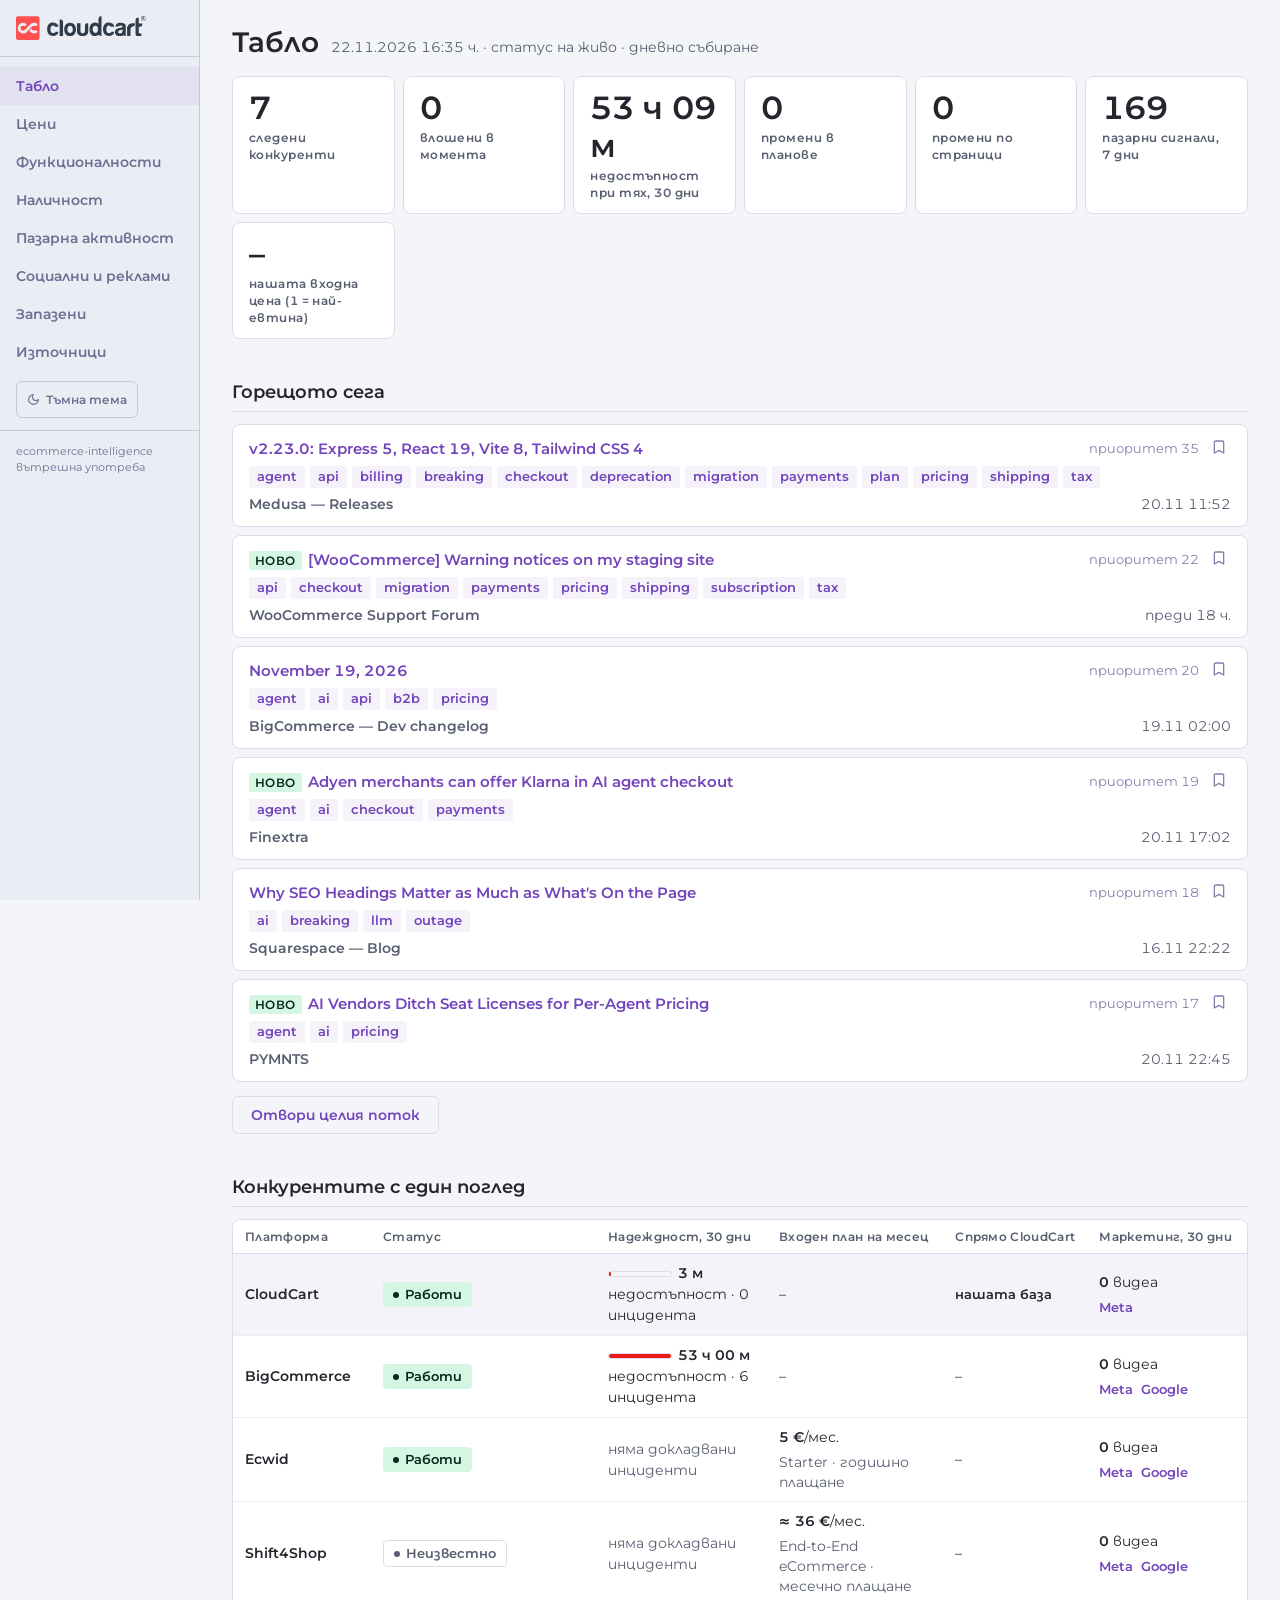
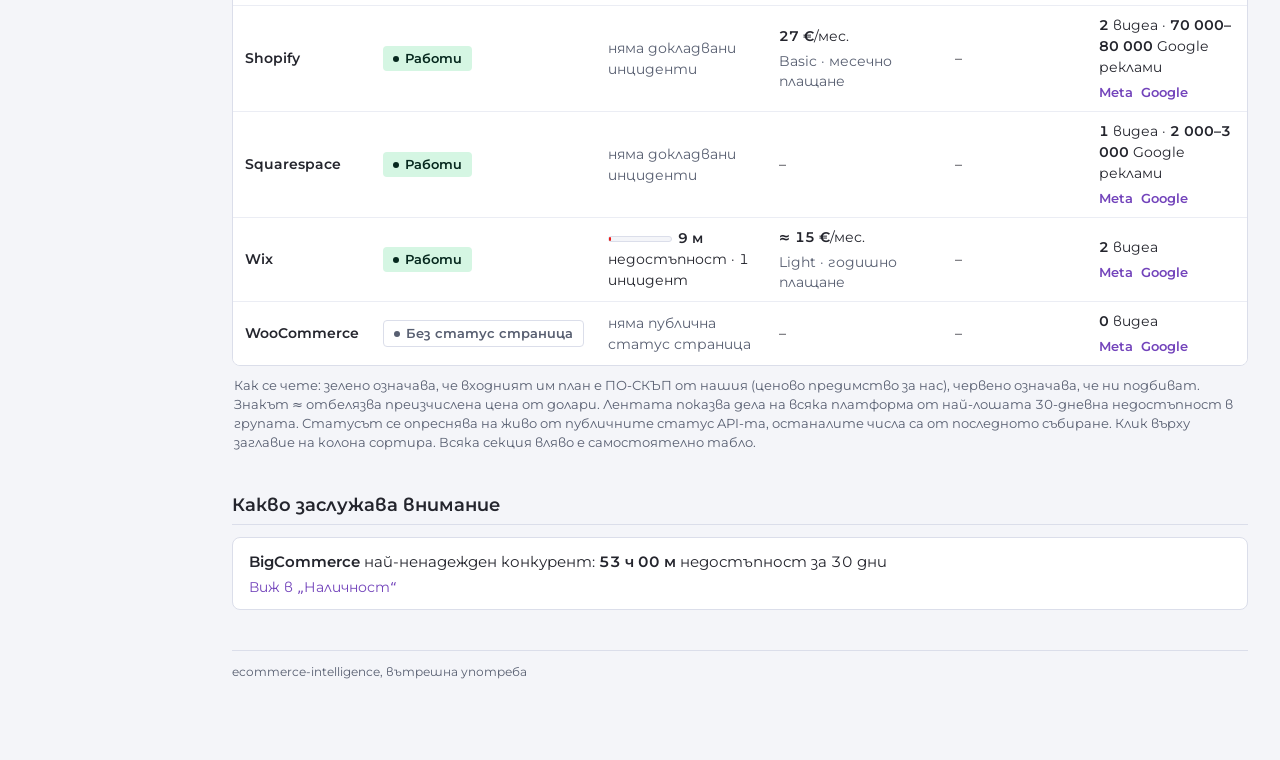
==== commit a4d9ee90: "chore: daily intel update [skip ci]" ====
--- a/reports/index.html
+++ b/reports/index.html
@@ -382,7 +382,7 @@
 		l-1.244-1.793h-0.401v1.731h-0.722V1.729h1.264c0.874,0,1.459,0.446,1.459,1.227c0,0.596-0.321,0.992-0.846,1.148l1.199,1.707
 		L197.389,5.979z M196.296,2.395h-0.554v1.229h0.51c0.479,0,0.771-0.194,0.771-0.616c0-0.426-0.258-0.625-0.728-0.625"/>
 </g>
-</svg></span><a class='sitem on' href='index.html'>Табло</a><a class='sitem' href='pricing.html'>Цени</a><a class='sitem' href='features.html'>Функционалности</a><a class='sitem' href='availability.html'>Наличност</a><a class='sitem' href='activity.html'>Пазарна активност</a><a class='sitem' href='social.html'>Социални и реклами</a><a class='sitem' href='saved.html'>Запазени</a><a class='sitem' href='sources.html'>Източници</a><button class=themebtn id=themebtn type=button><svg viewBox="0 0 24 24" fill="none" stroke="currentColor" stroke-width="2" stroke-linecap="round" stroke-linejoin="round"><path d="M12 3a6 6 0 0 0 9 9 9 9 0 1 1-9-9Z"/></svg><span class=tlab>Тъмна тема</span></button><div class=sfoot>ecommerce-intelligence<br>вътрешна употреба</div></aside><main class=main><div class=page-head><h1>Табло</h1><div class=meta>21.11.2026 16:42 ч. · статус на живо · дневно събиране</div></div><div class=tiles><div class=tile><div class='n'>7</div><div class=l>следени конкуренти</div></div><div class=tile><div class='n hot'>1</div><div class=l>влошени в момента</div></div><div class=tile><div class='n'>60 ч 42 м</div><div class=l>недостъпност при тях, 30 дни</div></div><div class=tile><div class='n'>0</div><div class=l>промени в планове</div></div><div class=tile><div class='n hot'>1</div><div class=l>промени по страници</div></div><div class=tile><div class='n'>173</div><div class=l>пазарни сигнали, 7 дни</div></div><div class=tile><div class='n'>–</div><div class=l>нашата входна цена (1 = най-евтина)</div></div></div><h2>Горещото сега</h2><div class=card data-tags='ai pricing payments migration tech retail platform prio'><button type=button class=favbtn data-fav="{&quot;u&quot;: &quot;https://github.com/medusajs/medusa/releases/tag/v2.23.0&quot;, &quot;t&quot;: &quot;v2.23.0: Express 5, React 19, Vite 8, Tailwind CSS 4&quot;, &quot;s&quot;: &quot;Medusa — Releases&quot;, &quot;d&quot;: &quot;20.11 11:52&quot;, &quot;g&quot;: [&quot;agent&quot;, &quot;api&quot;, &quot;billing&quot;, &quot;breaking&quot;, &quot;checkout&quot;, &quot;deprecation&quot;, &quot;migration&quot;, &quot;payments&quot;, &quot;plan&quot;, &quot;pricing&quot;, &quot;shipping&quot;, &quot;tax&quot;]}"><svg viewBox="0 0 24 24" fill="none" stroke="currentColor" stroke-width="2" stroke-linecap="round" stroke-linejoin="round"><path d="m19 21-7-4-7 4V5a2 2 0 0 1 2-2h10a2 2 0 0 1 2 2v16z"/></svg></button><span class=score>приоритет 37</span><span class=newmark>НОВО</span><a href='https://github.com/medusajs/medusa/releases/tag/v2.23.0' target=_blank>v2.23.0: Express 5, React 19, Vite 8, Tailwind CSS 4</a><div><span class=sig>agent</span><span class=sig>api</span><span class=sig>billing</span><span class=sig>breaking</span><span class=sig>checkout</span><span class=sig>deprecation</span><span class=sig>migration</span><span class=sig>payments</span><span class=sig>plan</span><span class=sig>pricing</span><span class=sig>shipping</span><span class=sig>tax</span></div><div class=row><span class=src>Medusa — Releases</span><span>20.11 11:52</span></div></div><div class=card data-tags='ai pricing tech retail platform prio'><button type=button class=favbtn data-fav="{&quot;u&quot;: &quot;https://docs.bigcommerce.com/developer/changelog/2026/11/19&quot;, &quot;t&quot;: &quot;November 19, 2026&quot;, &quot;s&quot;: &quot;BigCommerce — Dev changelog&quot;, &quot;d&quot;: &quot;19.11 02:00&quot;, &quot;g&quot;: [&quot;agent&quot;, &quot;ai&quot;, &quot;api&quot;, &quot;b2b&quot;, &quot;pricing&quot;]}"><svg viewBox="0 0 24 24" fill="none" stroke="currentColor" stroke-width="2" stroke-linecap="round" stroke-linejoin="round"><path d="m19 21-7-4-7 4V5a2 2 0 0 1 2-2h10a2 2 0 0 1 2 2v16z"/></svg></button><span class=score>приоритет 20</span><a href='https://docs.bigcommerce.com/developer/changelog/2026/11/19' target=_blank>November 19, 2026</a><div><span class=sig>agent</span><span class=sig>ai</span><span class=sig>api</span><span class=sig>b2b</span><span class=sig>pricing</span></div><div class=row><span class=src>BigCommerce — Dev changelog</span><span>19.11 02:00</span></div></div><div class=card data-tags='ai payments press prio'><button type=button class=favbtn data-fav="{&quot;u&quot;: &quot;https://www.finextra.com/pressarticle/111751/adyen-merchants-can-offer-klarna-in-ai-agent-checkout?utm_medium=rssfinextra&amp;utm_source=finextrafeed&quot;, &quot;t&quot;: &quot;Adyen merchants can offer Klarna in AI agent checkout&quot;, &quot;s&quot;: &quot;Finextra&quot;, &quot;d&quot;: &quot;преди 23 ч.&quot;, &quot;g&quot;: [&quot;agent&quot;, &quot;ai&quot;, &quot;checkout&quot;, &quot;payments&quot;]}"><svg viewBox="0 0 24 24" fill="none" stroke="currentColor" stroke-width="2" stroke-linecap="round" stroke-linejoin="round"><path d="m19 21-7-4-7 4V5a2 2 0 0 1 2-2h10a2 2 0 0 1 2 2v16z"/></svg></button><span class=score>приоритет 19</span><span class=newmark>НОВО</span><a href='https://www.finextra.com/pressarticle/111751/adyen-merchants-can-offer-klarna-in-ai-agent-checkout?utm_medium=rssfinextra&amp;utm_source=finextrafeed' target=_blank>Adyen merchants can offer Klarna in AI agent checkout</a><div><span class=sig>agent</span><span class=sig>ai</span><span class=sig>checkout</span><span class=sig>payments</span></div><div class=row><span class=src>Finextra</span><span>преди 23 ч.</span></div></div><div class=card data-tags='ai outage tech platform prio'><button type=button class=favbtn data-fav="{&quot;u&quot;: &quot;https://www.squarespace.com/blog/seo-headings&quot;, &quot;t&quot;: &quot;Why SEO Headings Matter as Much as What&#x27;s On the Page&quot;, &quot;s&quot;: &quot;Squarespace — Blog&quot;, &quot;d&quot;: &quot;16.11 22:22&quot;, &quot;g&quot;: [&quot;ai&quot;, &quot;breaking&quot;, &quot;llm&quot;, &quot;outage&quot;]}"><svg viewBox="0 0 24 24" fill="none" stroke="currentColor" stroke-width="2" stroke-linecap="round" stroke-linejoin="round"><path d="m19 21-7-4-7 4V5a2 2 0 0 1 2-2h10a2 2 0 0 1 2 2v16z"/></svg></button><span class=score>приоритет 18</span><a href='https://www.squarespace.com/blog/seo-headings' target=_blank>Why SEO Headings Matter as Much as What&#x27;s On the Page</a><div><span class=sig>ai</span><span class=sig>breaking</span><span class=sig>llm</span><span class=sig>outage</span></div><div class=row><span class=src>Squarespace — Blog</span><span>16.11 22:22</span></div></div><div class=card data-tags='ai pricing press prio'><button type=button class=favbtn data-fav="{&quot;u&quot;: &quot;https://www.pymnts.com/news/artificial-intelligence/2026/ai-vendors-ditch-seat-licenses-per-agent-pricing/&quot;, &quot;t&quot;: &quot;AI Vendors Ditch Seat Licenses for Per-Agent Pricing&quot;, &quot;s&quot;: &quot;PYMNTS&quot;, &quot;d&quot;: &quot;преди 17 ч.&quot;, &quot;g&quot;: [&quot;agent&quot;, &quot;ai&quot;, &quot;pricing&quot;]}"><svg viewBox="0 0 24 24" fill="none" stroke="currentColor" stroke-width="2" stroke-linecap="round" stroke-linejoin="round"><path d="m19 21-7-4-7 4V5a2 2 0 0 1 2-2h10a2 2 0 0 1 2 2v16z"/></svg></button><span class=score>приоритет 17</span><span class=newmark>НОВО</span><a href='https://www.pymnts.com/news/artificial-intelligence/2026/ai-vendors-ditch-seat-licenses-per-agent-pricing/' target=_blank>AI Vendors Ditch Seat Licenses for Per-Agent Pricing</a><div><span class=sig>agent</span><span class=sig>ai</span><span class=sig>pricing</span></div><div class=row><span class=src>PYMNTS</span><span>преди 17 ч.</span></div></div><div class=card data-tags='ai pricing platform prio'><button type=button class=favbtn data-fav="{&quot;u&quot;: &quot;https://www.salesforce.com/blog/salesforce-joins-personal-agent-protocol/&quot;, &quot;t&quot;: &quot;Salesforce joins the Personal Agent Protocol to help brands meet shoppers’ AI agents&quot;, &quot;s&quot;: &quot;Salesforce — Commerce&quot;, &quot;d&quot;: &quot;17.11 01:47&quot;, &quot;g&quot;: [&quot;agent&quot;, &quot;ai&quot;, &quot;pricing&quot;]}"><svg viewBox="0 0 24 24" fill="none" stroke="currentColor" stroke-width="2" stroke-linecap="round" stroke-linejoin="round"><path d="m19 21-7-4-7 4V5a2 2 0 0 1 2-2h10a2 2 0 0 1 2 2v16z"/></svg></button><span class=score>приоритет 17</span><a href='https://www.salesforce.com/blog/salesforce-joins-personal-agent-protocol/' target=_blank>Salesforce joins the Personal Agent Protocol to help brands meet shoppers’ AI agents</a><div><span class=sig>agent</span><span class=sig>ai</span><span class=sig>pricing</span></div><div class=row><span class=src>Salesforce — Commerce</span><span>17.11 01:47</span></div></div><a class='btn ghost' href='activity.html'>Отвори целия поток</a><h2>Конкурентите с един поглед</h2><div class=tablewrap><table class=dense><thead><tr><th>Платформа</th><th>Статус</th><th>Надеждност, 30 дни</th><th>Входен план на месец</th><th>Спрямо CloudCart</th><th>Маркетинг, 30 дни</th></tr></thead><tbody><tr class=ours><td class=vname><a href='#' target=_blank>CloudCart</a></td><td><span class='badge badge-ok' data-vendor='CloudCart'><span class=dt></span>Работи</span></td><td><span class=meter><i style='width:2%'></i></span><span class=cellmain><b>3 м</b> недостъпност · 0 инцидента</span></td><td>–</td><td><span class=pname>нашата база</span></td><td><span class=cellmain><b>0</b> видеа</span><div class='sub linkrow'><a href='https://www.facebook.com/ads/library/?active_status=all&amp;ad_type=all&amp;country=ALL&amp;view_all_page_id=568107196673063' target=_blank>Meta</a></div></td></tr><tr><td class=vname><a href='#' target=_blank>BigCommerce</a></td><td><span class='badge badge-ok' data-vendor='BigCommerce'><span class=dt></span>Работи</span></td><td><span class=meter><i style='width:100%'></i></span><span class=cellmain><b>60 ч 33 м</b> недостъпност · 7 инцидента</span></td><td>–</td><td>–</td><td><span class=cellmain><b>0</b> видеа</span><div class='sub linkrow'><a href='https://www.facebook.com/ads/library/?active_status=all&amp;ad_type=all&amp;country=ALL&amp;view_all_page_id=100064631536174' target=_blank>Meta</a><a href='https://adstransparency.google.com/?region=anywhere&amp;domain=bigcommerce.com' target=_blank>Google</a></div></td></tr><tr><td class=vname><a href='https://www.ecwid.com/pricing' target=_blank>Ecwid</a></td><td><span class='badge badge-ok' data-vendor='Ecwid'><span class=dt></span>Работи</span></td><td><span class=okmuted>няма докладвани инциденти</span></td><td><span class=cellmain><b>5 €</b>/мес.</span><div class=sub>Starter · годишно плащане</div></td><td>–</td><td><span class=cellmain><b>0</b> видеа</span><div class='sub linkrow'><a href='https://www.facebook.com/ads/library/?active_status=all&amp;ad_type=all&amp;country=ALL&amp;view_all_page_id=100064707518285' target=_blank>Meta</a><a href='https://adstransparency.google.com/?region=anywhere&amp;domain=ecwid.com' target=_blank>Google</a></div></td></tr><tr><td class=vname><a href='https://www.shift4shop.com/pricing.htm' target=_blank>Shift4Shop</a></td><td><span class='badge badge-warn' data-vendor='Shift4Shop'><span class=dt></span>Влошено</span></td><td><span class=okmuted>няма докладвани инциденти</span></td><td><span class=cellmain><b>≈ 36 €</b>/мес.</span><div class=sub>End-to-End eCommerce · месечно плащане</div></td><td>–</td><td><span class=cellmain><b>0</b> видеа</span><div class='sub linkrow'><a href='https://www.facebook.com/ads/library/?active_status=all&amp;ad_type=all&amp;country=ALL&amp;view_all_page_id=61578480932403' target=_blank>Meta</a><a href='https://adstransparency.google.com/?region=anywhere&amp;domain=shift4shop.com' target=_blank>Google</a></div></td></tr><tr><td class=vname><a href='https://www.shopify.com/bg/pricing' target=_blank>Shopify</a></td><td><span class='badge badge-ok' data-vendor='Shopify'><span class=dt></span>Работи</span></td><td><span class=okmuted>няма докладвани инциденти</span></td><td><span class=cellmain><b>27 €</b>/мес.</span><div class=sub>Basic · месечно плащане</div></td><td>–</td><td><span class=cellmain><b>2</b> видеа · <b>70 000–80 000</b> Google реклами</span><div class='sub linkrow'><a href='https://www.facebook.com/ads/library/?active_status=all&amp;ad_type=all&amp;country=ALL&amp;view_all_page_id=100064482022452' target=_blank>Meta</a><a href='https://adstransparency.google.com/advertiser/AR01625195283841286145?region=anywhere' target=_blank>Google</a></div></td></tr><tr><td class=vname><a href='#' target=_blank>Squarespace</a></td><td><span class='badge badge-ok' data-vendor='Squarespace'><span class=dt></span>Работи</span></td><td><span class=okmuted>няма докладвани инциденти</span></td><td>–</td><td>–</td><td><span class=cellmain><b>2</b> видеа · <b>2 000–3 000</b> Google реклами</span><div class='sub linkrow'><a href='https://www.facebook.com/ads/library/?active_status=all&amp;ad_type=all&amp;country=ALL&amp;view_all_page_id=100064536500635' target=_blank>Meta</a><a href='https://adstransparency.google.com/advertiser/AR03332077890714992641?region=anywhere' target=_blank>Google</a></div></td></tr><tr><td class=vname><a href='https://www.wix.com/plans' target=_blank>Wix</a></td><td><span class='badge badge-ok' data-vendor='Wix'><span class=dt></span>Работи</span></td><td><span class=meter><i style='width:2%'></i></span><span class=cellmain><b>9 м</b> недостъпност · 1 инцидент</span></td><td><span class=cellmain><b>≈ 15 €</b>/мес.</span><div class=sub>Light · годишно плащане</div></td><td>–</td><td><span class=cellmain><b>2</b> видеа</span><div class='sub linkrow'><a href='https://www.facebook.com/ads/library/?active_status=all&amp;ad_type=all&amp;country=ALL&amp;view_all_page_id=100064617644523' target=_blank>Meta</a><a href='https://adstransparency.google.com/?region=anywhere&amp;domain=wix.com' target=_blank>Google</a></div></td></tr><tr><td class=vname><a href='https://woocommerce.com/pricing/' target=_blank>WooCommerce</a></td><td><span class='badge badge-na' data-vendor='WooCommerce'><span class=dt></span>Без статус страница</span></td><td><span class=okmuted>няма публична статус страница</span></td><td>–</td><td>–</td><td><span class=cellmain><b>0</b> видеа</span><div class='sub linkrow'><a href='https://www.facebook.com/ads/library/?active_status=all&amp;ad_type=all&amp;country=ALL&amp;view_all_page_id=154986584179' target=_blank>Meta</a><a href='https://adstransparency.google.com/advertiser/AR00942462403386277889?region=anywhere' target=_blank>Google</a></div></td></tr></tbody></table></div><div class=basis>Как се чете: зелено означава, че входният им план е ПО-СКЪП от нашия (ценово предимство за нас), червено означава, че ни подбиват. Знакът ≈ отбелязва преизчислена цена от долари. Лентата показва дела на всяка платформа от най-лошата 30-дневна недостъпност в групата. Статусът се опреснява на живо от публичните статус API-та, останалите числа са от последното събиране. Клик върху заглавие на колона сортира. Всяка секция вляво е самостоятелно табло.</div><h2>Какво заслужава внимание</h2><div class=card><span class=name>BigCommerce</span> <span class=cellmain>най-ненадежден конкурент: <b>60 ч 33 м</b> недостъпност за 30 дни</span><div class=sub><a href='availability.html'>Виж в „Наличност“</a></div></div><footer class=foot>ecommerce-intelligence, вътрешна употреба</footer></main></div><script>
+</svg></span><a class='sitem on' href='index.html'>Табло</a><a class='sitem' href='pricing.html'>Цени</a><a class='sitem' href='features.html'>Функционалности</a><a class='sitem' href='availability.html'>Наличност</a><a class='sitem' href='activity.html'>Пазарна активност</a><a class='sitem' href='social.html'>Социални и реклами</a><a class='sitem' href='saved.html'>Запазени</a><a class='sitem' href='sources.html'>Източници</a><button class=themebtn id=themebtn type=button><svg viewBox="0 0 24 24" fill="none" stroke="currentColor" stroke-width="2" stroke-linecap="round" stroke-linejoin="round"><path d="M12 3a6 6 0 0 0 9 9 9 9 0 1 1-9-9Z"/></svg><span class=tlab>Тъмна тема</span></button><div class=sfoot>ecommerce-intelligence<br>вътрешна употреба</div></aside><main class=main><div class=page-head><h1>Табло</h1><div class=meta>22.11.2026 16:35 ч. · статус на живо · дневно събиране</div></div><div class=tiles><div class=tile><div class='n'>7</div><div class=l>следени конкуренти</div></div><div class=tile><div class='n'>0</div><div class=l>влошени в момента</div></div><div class=tile><div class='n'>53 ч 09 м</div><div class=l>недостъпност при тях, 30 дни</div></div><div class=tile><div class='n'>0</div><div class=l>промени в планове</div></div><div class=tile><div class='n'>0</div><div class=l>промени по страници</div></div><div class=tile><div class='n'>169</div><div class=l>пазарни сигнали, 7 дни</div></div><div class=tile><div class='n'>–</div><div class=l>нашата входна цена (1 = най-евтина)</div></div></div><h2>Горещото сега</h2><div class=card data-tags='ai pricing payments migration tech retail platform prio'><button type=button class=favbtn data-fav="{&quot;u&quot;: &quot;https://github.com/medusajs/medusa/releases/tag/v2.23.0&quot;, &quot;t&quot;: &quot;v2.23.0: Express 5, React 19, Vite 8, Tailwind CSS 4&quot;, &quot;s&quot;: &quot;Medusa — Releases&quot;, &quot;d&quot;: &quot;20.11 11:52&quot;, &quot;g&quot;: [&quot;agent&quot;, &quot;api&quot;, &quot;billing&quot;, &quot;breaking&quot;, &quot;checkout&quot;, &quot;deprecation&quot;, &quot;migration&quot;, &quot;payments&quot;, &quot;plan&quot;, &quot;pricing&quot;, &quot;shipping&quot;, &quot;tax&quot;]}"><svg viewBox="0 0 24 24" fill="none" stroke="currentColor" stroke-width="2" stroke-linecap="round" stroke-linejoin="round"><path d="m19 21-7-4-7 4V5a2 2 0 0 1 2-2h10a2 2 0 0 1 2 2v16z"/></svg></button><span class=score>приоритет 35</span><a href='https://github.com/medusajs/medusa/releases/tag/v2.23.0' target=_blank>v2.23.0: Express 5, React 19, Vite 8, Tailwind CSS 4</a><div><span class=sig>agent</span><span class=sig>api</span><span class=sig>billing</span><span class=sig>breaking</span><span class=sig>checkout</span><span class=sig>deprecation</span><span class=sig>migration</span><span class=sig>payments</span><span class=sig>plan</span><span class=sig>pricing</span><span class=sig>shipping</span><span class=sig>tax</span></div><div class=row><span class=src>Medusa — Releases</span><span>20.11 11:52</span></div></div><div class=card data-tags='pricing payments migration tech retail community prio'><button type=button class=favbtn data-fav="{&quot;u&quot;: &quot;https://wordpress.org/support/topic/warning-notices-on-my-staging-site/&quot;, &quot;t&quot;: &quot;[WooCommerce] Warning notices on my staging site&quot;, &quot;s&quot;: &quot;WooCommerce Support Forum&quot;, &quot;d&quot;: &quot;преди 18 ч.&quot;, &quot;g&quot;: [&quot;api&quot;, &quot;checkout&quot;, &quot;migration&quot;, &quot;payments&quot;, &quot;pricing&quot;, &quot;shipping&quot;, &quot;subscription&quot;, &quot;tax&quot;]}"><svg viewBox="0 0 24 24" fill="none" stroke="currentColor" stroke-width="2" stroke-linecap="round" stroke-linejoin="round"><path d="m19 21-7-4-7 4V5a2 2 0 0 1 2-2h10a2 2 0 0 1 2 2v16z"/></svg></button><span class=score>приоритет 22</span><span class=newmark>НОВО</span><a href='https://wordpress.org/support/topic/warning-notices-on-my-staging-site/' target=_blank>[WooCommerce] Warning notices on my staging site</a><div><span class=sig>api</span><span class=sig>checkout</span><span class=sig>migration</span><span class=sig>payments</span><span class=sig>pricing</span><span class=sig>shipping</span><span class=sig>subscription</span><span class=sig>tax</span></div><div class=row><span class=src>WooCommerce Support Forum</span><span>преди 18 ч.</span></div></div><div class=card data-tags='ai pricing tech retail platform prio'><button type=button class=favbtn data-fav="{&quot;u&quot;: &quot;https://docs.bigcommerce.com/developer/changelog/2026/11/19&quot;, &quot;t&quot;: &quot;November 19, 2026&quot;, &quot;s&quot;: &quot;BigCommerce — Dev changelog&quot;, &quot;d&quot;: &quot;19.11 02:00&quot;, &quot;g&quot;: [&quot;agent&quot;, &quot;ai&quot;, &quot;api&quot;, &quot;b2b&quot;, &quot;pricing&quot;]}"><svg viewBox="0 0 24 24" fill="none" stroke="currentColor" stroke-width="2" stroke-linecap="round" stroke-linejoin="round"><path d="m19 21-7-4-7 4V5a2 2 0 0 1 2-2h10a2 2 0 0 1 2 2v16z"/></svg></button><span class=score>приоритет 20</span><a href='https://docs.bigcommerce.com/developer/changelog/2026/11/19' target=_blank>November 19, 2026</a><div><span class=sig>agent</span><span class=sig>ai</span><span class=sig>api</span><span class=sig>b2b</span><span class=sig>pricing</span></div><div class=row><span class=src>BigCommerce — Dev changelog</span><span>19.11 02:00</span></div></div><div class=card data-tags='ai payments press prio'><button type=button class=favbtn data-fav="{&quot;u&quot;: &quot;https://www.finextra.com/pressarticle/111751/adyen-merchants-can-offer-klarna-in-ai-agent-checkout?utm_medium=rssfinextra&amp;utm_source=finextrafeed&quot;, &quot;t&quot;: &quot;Adyen merchants can offer Klarna in AI agent checkout&quot;, &quot;s&quot;: &quot;Finextra&quot;, &quot;d&quot;: &quot;20.11 17:02&quot;, &quot;g&quot;: [&quot;agent&quot;, &quot;ai&quot;, &quot;checkout&quot;, &quot;payments&quot;]}"><svg viewBox="0 0 24 24" fill="none" stroke="currentColor" stroke-width="2" stroke-linecap="round" stroke-linejoin="round"><path d="m19 21-7-4-7 4V5a2 2 0 0 1 2-2h10a2 2 0 0 1 2 2v16z"/></svg></button><span class=score>приоритет 19</span><span class=newmark>НОВО</span><a href='https://www.finextra.com/pressarticle/111751/adyen-merchants-can-offer-klarna-in-ai-agent-checkout?utm_medium=rssfinextra&amp;utm_source=finextrafeed' target=_blank>Adyen merchants can offer Klarna in AI agent checkout</a><div><span class=sig>agent</span><span class=sig>ai</span><span class=sig>checkout</span><span class=sig>payments</span></div><div class=row><span class=src>Finextra</span><span>20.11 17:02</span></div></div><div class=card data-tags='ai outage tech platform prio'><button type=button class=favbtn data-fav="{&quot;u&quot;: &quot;https://www.squarespace.com/blog/seo-headings&quot;, &quot;t&quot;: &quot;Why SEO Headings Matter as Much as What&#x27;s On the Page&quot;, &quot;s&quot;: &quot;Squarespace — Blog&quot;, &quot;d&quot;: &quot;16.11 22:22&quot;, &quot;g&quot;: [&quot;ai&quot;, &quot;breaking&quot;, &quot;llm&quot;, &quot;outage&quot;]}"><svg viewBox="0 0 24 24" fill="none" stroke="currentColor" stroke-width="2" stroke-linecap="round" stroke-linejoin="round"><path d="m19 21-7-4-7 4V5a2 2 0 0 1 2-2h10a2 2 0 0 1 2 2v16z"/></svg></button><span class=score>приоритет 18</span><a href='https://www.squarespace.com/blog/seo-headings' target=_blank>Why SEO Headings Matter as Much as What&#x27;s On the Page</a><div><span class=sig>ai</span><span class=sig>breaking</span><span class=sig>llm</span><span class=sig>outage</span></div><div class=row><span class=src>Squarespace — Blog</span><span>16.11 22:22</span></div></div><div class=card data-tags='ai pricing press prio'><button type=button class=favbtn data-fav="{&quot;u&quot;: &quot;https://www.pymnts.com/news/artificial-intelligence/2026/ai-vendors-ditch-seat-licenses-per-agent-pricing/&quot;, &quot;t&quot;: &quot;AI Vendors Ditch Seat Licenses for Per-Agent Pricing&quot;, &quot;s&quot;: &quot;PYMNTS&quot;, &quot;d&quot;: &quot;20.11 22:45&quot;, &quot;g&quot;: [&quot;agent&quot;, &quot;ai&quot;, &quot;pricing&quot;]}"><svg viewBox="0 0 24 24" fill="none" stroke="currentColor" stroke-width="2" stroke-linecap="round" stroke-linejoin="round"><path d="m19 21-7-4-7 4V5a2 2 0 0 1 2-2h10a2 2 0 0 1 2 2v16z"/></svg></button><span class=score>приоритет 17</span><span class=newmark>НОВО</span><a href='https://www.pymnts.com/news/artificial-intelligence/2026/ai-vendors-ditch-seat-licenses-per-agent-pricing/' target=_blank>AI Vendors Ditch Seat Licenses for Per-Agent Pricing</a><div><span class=sig>agent</span><span class=sig>ai</span><span class=sig>pricing</span></div><div class=row><span class=src>PYMNTS</span><span>20.11 22:45</span></div></div><a class='btn ghost' href='activity.html'>Отвори целия поток</a><h2>Конкурентите с един поглед</h2><div class=tablewrap><table class=dense><thead><tr><th>Платформа</th><th>Статус</th><th>Надеждност, 30 дни</th><th>Входен план на месец</th><th>Спрямо CloudCart</th><th>Маркетинг, 30 дни</th></tr></thead><tbody><tr class=ours><td class=vname><a href='#' target=_blank>CloudCart</a></td><td><span class='badge badge-ok' data-vendor='CloudCart'><span class=dt></span>Работи</span></td><td><span class=meter><i style='width:2%'></i></span><span class=cellmain><b>3 м</b> недостъпност · 0 инцидента</span></td><td>–</td><td><span class=pname>нашата база</span></td><td><span class=cellmain><b>0</b> видеа</span><div class='sub linkrow'><a href='https://www.facebook.com/ads/library/?active_status=all&amp;ad_type=all&amp;country=ALL&amp;view_all_page_id=568107196673063' target=_blank>Meta</a></div></td></tr><tr><td class=vname><a href='#' target=_blank>BigCommerce</a></td><td><span class='badge badge-ok' data-vendor='BigCommerce'><span class=dt></span>Работи</span></td><td><span class=meter><i style='width:100%'></i></span><span class=cellmain><b>53 ч 00 м</b> недостъпност · 6 инцидента</span></td><td>–</td><td>–</td><td><span class=cellmain><b>0</b> видеа</span><div class='sub linkrow'><a href='https://www.facebook.com/ads/library/?active_status=all&amp;ad_type=all&amp;country=ALL&amp;view_all_page_id=100064631536174' target=_blank>Meta</a><a href='https://adstransparency.google.com/?region=anywhere&amp;domain=bigcommerce.com' target=_blank>Google</a></div></td></tr><tr><td class=vname><a href='https://www.ecwid.com/pricing' target=_blank>Ecwid</a></td><td><span class='badge badge-ok' data-vendor='Ecwid'><span class=dt></span>Работи</span></td><td><span class=okmuted>няма докладвани инциденти</span></td><td><span class=cellmain><b>5 €</b>/мес.</span><div class=sub>Starter · годишно плащане</div></td><td>–</td><td><span class=cellmain><b>0</b> видеа</span><div class='sub linkrow'><a href='https://www.facebook.com/ads/library/?active_status=all&amp;ad_type=all&amp;country=ALL&amp;view_all_page_id=100064707518285' target=_blank>Meta</a><a href='https://adstransparency.google.com/?region=anywhere&amp;domain=ecwid.com' target=_blank>Google</a></div></td></tr><tr><td class=vname><a href='https://www.shift4shop.com/pricing.htm' target=_blank>Shift4Shop</a></td><td><span class='badge badge-na' data-vendor='Shift4Shop'><span class=dt></span>Неизвестно</span></td><td><span class=okmuted>няма докладвани инциденти</span></td><td><span class=cellmain><b>≈ 36 €</b>/мес.</span><div class=sub>End-to-End eCommerce · месечно плащане</div></td><td>–</td><td><span class=cellmain><b>0</b> видеа</span><div class='sub linkrow'><a href='https://www.facebook.com/ads/library/?active_status=all&amp;ad_type=all&amp;country=ALL&amp;view_all_page_id=61578480932403' target=_blank>Meta</a><a href='https://adstransparency.google.com/?region=anywhere&amp;domain=shift4shop.com' target=_blank>Google</a></div></td></tr><tr><td class=vname><a href='https://www.shopify.com/bg/pricing' target=_blank>Shopify</a></td><td><span class='badge badge-ok' data-vendor='Shopify'><span class=dt></span>Работи</span></td><td><span class=okmuted>няма докладвани инциденти</span></td><td><span class=cellmain><b>27 €</b>/мес.</span><div class=sub>Basic · месечно плащане</div></td><td>–</td><td><span class=cellmain><b>2</b> видеа · <b>70 000–80 000</b> Google реклами</span><div class='sub linkrow'><a href='https://www.facebook.com/ads/library/?active_status=all&amp;ad_type=all&amp;country=ALL&amp;view_all_page_id=100064482022452' target=_blank>Meta</a><a href='https://adstransparency.google.com/advertiser/AR01625195283841286145?region=anywhere' target=_blank>Google</a></div></td></tr><tr><td class=vname><a href='#' target=_blank>Squarespace</a></td><td><span class='badge badge-ok' data-vendor='Squarespace'><span class=dt></span>Работи</span></td><td><span class=okmuted>няма докладвани инциденти</span></td><td>–</td><td>–</td><td><span class=cellmain><b>1</b> видеа · <b>2 000–3 000</b> Google реклами</span><div class='sub linkrow'><a href='https://www.facebook.com/ads/library/?active_status=all&amp;ad_type=all&amp;country=ALL&amp;view_all_page_id=100064536500635' target=_blank>Meta</a><a href='https://adstransparency.google.com/advertiser/AR03332077890714992641?region=anywhere' target=_blank>Google</a></div></td></tr><tr><td class=vname><a href='https://www.wix.com/plans' target=_blank>Wix</a></td><td><span class='badge badge-ok' data-vendor='Wix'><span class=dt></span>Работи</span></td><td><span class=meter><i style='width:2%'></i></span><span class=cellmain><b>9 м</b> недостъпност · 1 инцидент</span></td><td><span class=cellmain><b>≈ 15 €</b>/мес.</span><div class=sub>Light · годишно плащане</div></td><td>–</td><td><span class=cellmain><b>2</b> видеа</span><div class='sub linkrow'><a href='https://www.facebook.com/ads/library/?active_status=all&amp;ad_type=all&amp;country=ALL&amp;view_all_page_id=100064617644523' target=_blank>Meta</a><a href='https://adstransparency.google.com/?region=anywhere&amp;domain=wix.com' target=_blank>Google</a></div></td></tr><tr><td class=vname><a href='https://woocommerce.com/pricing/' target=_blank>WooCommerce</a></td><td><span class='badge badge-na' data-vendor='WooCommerce'><span class=dt></span>Без статус страница</span></td><td><span class=okmuted>няма публична статус страница</span></td><td>–</td><td>–</td><td><span class=cellmain><b>0</b> видеа</span><div class='sub linkrow'><a href='https://www.facebook.com/ads/library/?active_status=all&amp;ad_type=all&amp;country=ALL&amp;view_all_page_id=154986584179' target=_blank>Meta</a><a href='https://adstransparency.google.com/advertiser/AR00942462403386277889?region=anywhere' target=_blank>Google</a></div></td></tr></tbody></table></div><div class=basis>Как се чете: зелено означава, че входният им план е ПО-СКЪП от нашия (ценово предимство за нас), червено означава, че ни подбиват. Знакът ≈ отбелязва преизчислена цена от долари. Лентата показва дела на всяка платформа от най-лошата 30-дневна недостъпност в групата. Статусът се опреснява на живо от публичните статус API-та, останалите числа са от последното събиране. Клик върху заглавие на колона сортира. Всяка секция вляво е самостоятелно табло.</div><h2>Какво заслужава внимание</h2><div class=card><span class=name>BigCommerce</span> <span class=cellmain>най-ненадежден конкурент: <b>53 ч 00 м</b> недостъпност за 30 дни</span><div class=sub><a href='availability.html'>Виж в „Наличност“</a></div></div><footer class=foot>ecommerce-intelligence, вътрешна употреба</footer></main></div><script>
 var tb=document.getElementById('themebtn');
 if(tb){tb.addEventListener('click',function(){
 var r=document.documentElement,
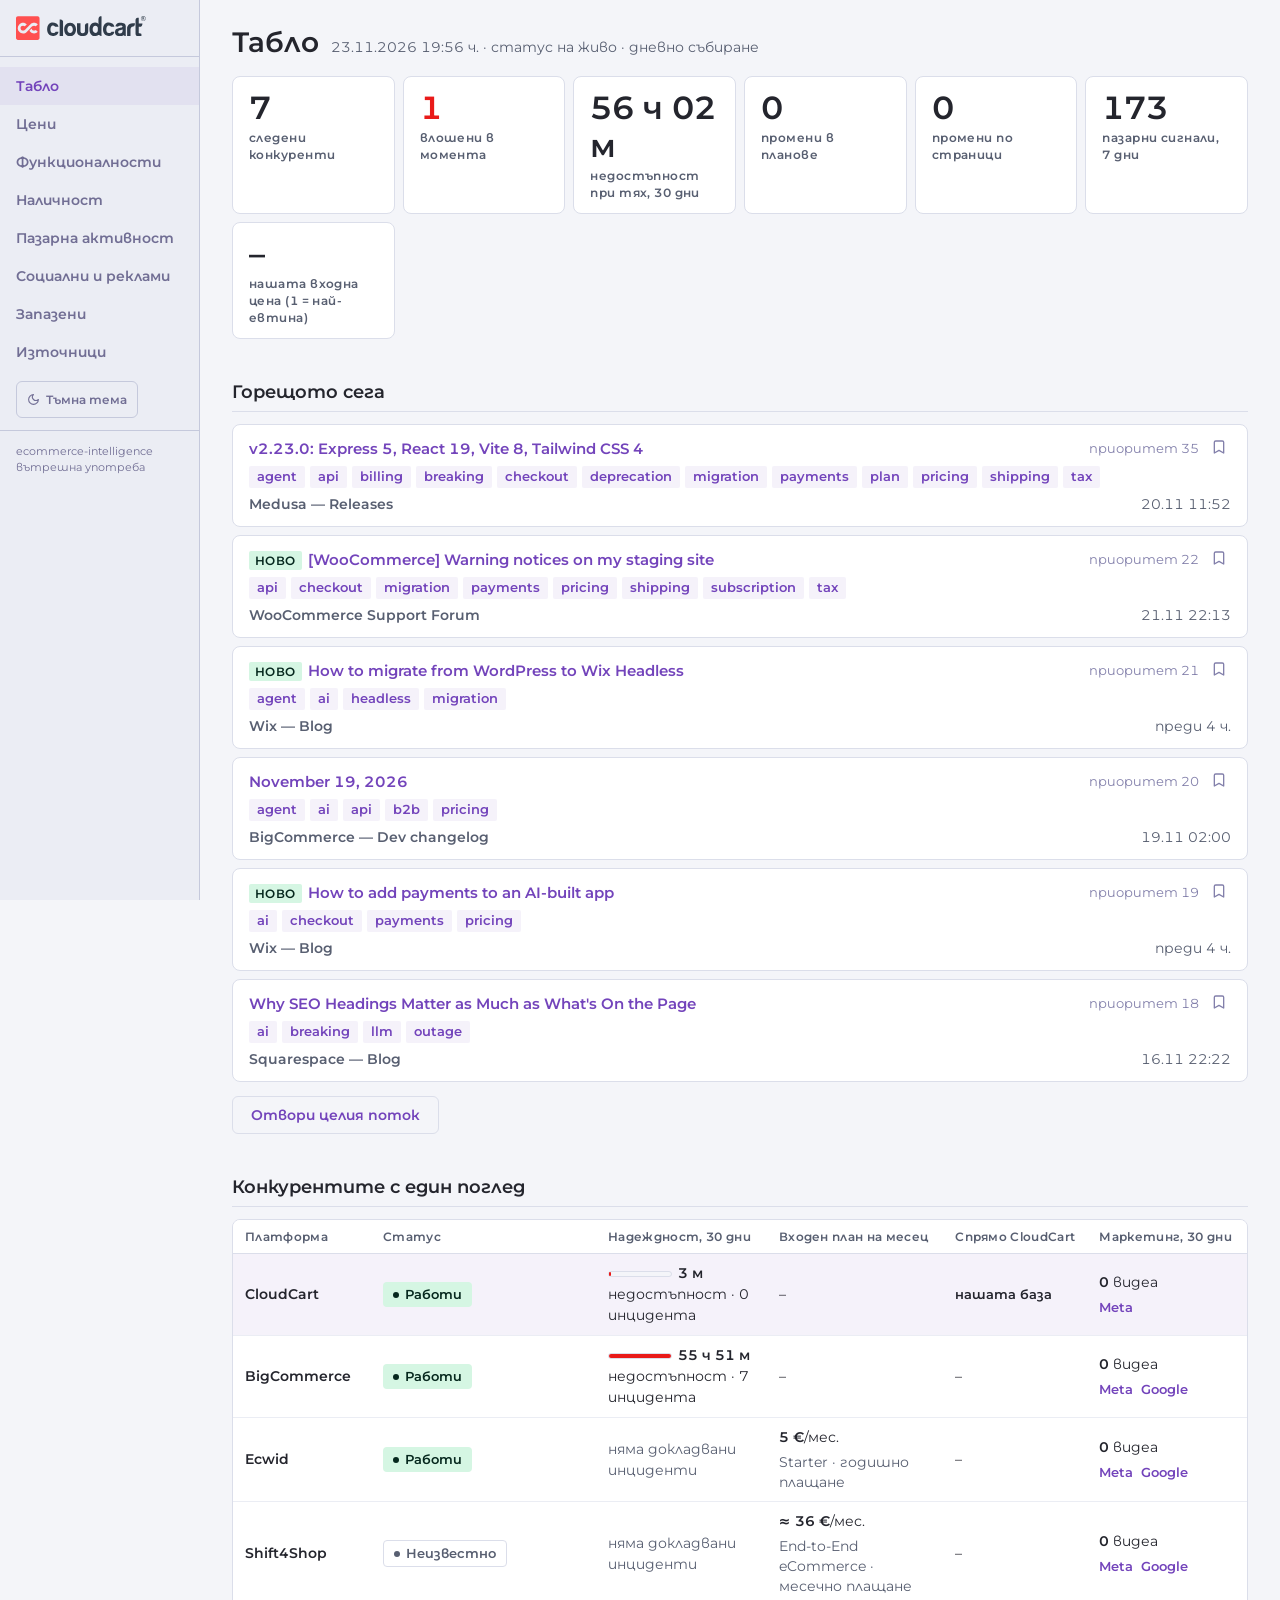
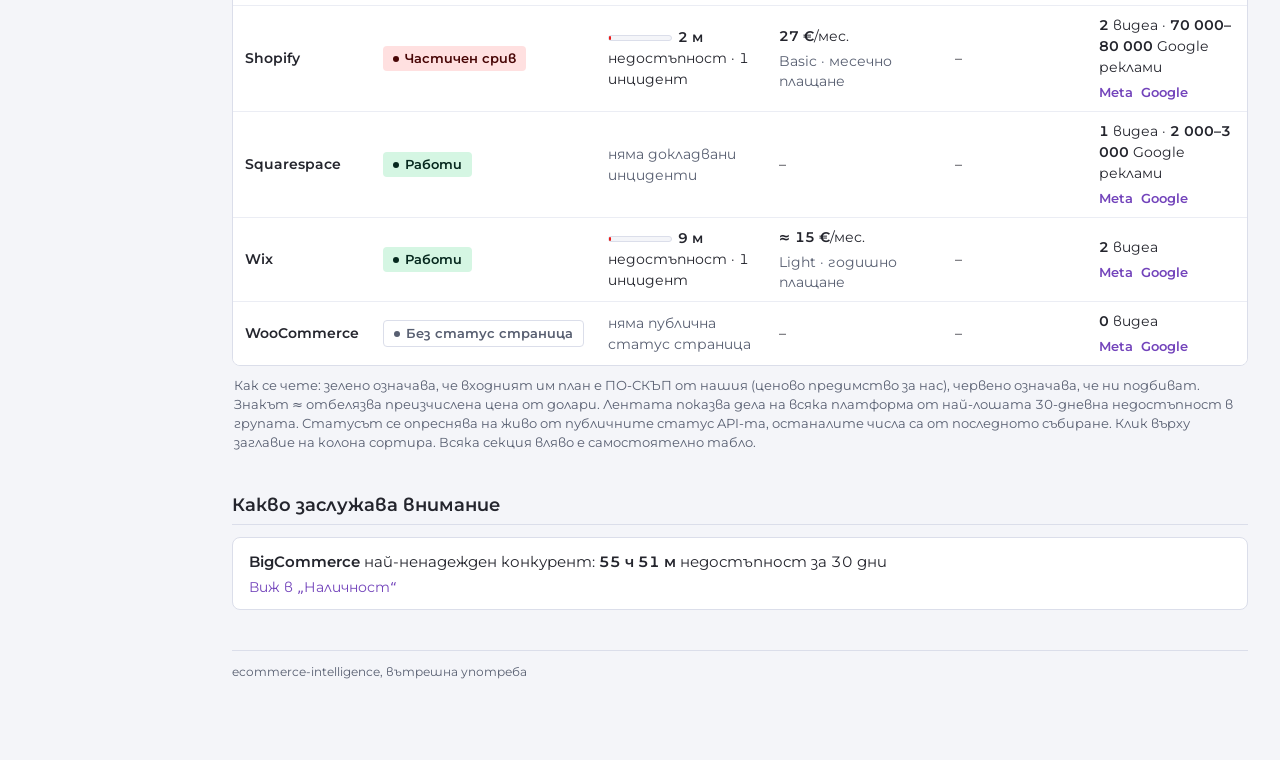
==== commit 8d3e59d8: "chore: daily intel update [skip ci]" ====
--- a/reports/index.html
+++ b/reports/index.html
@@ -382,7 +382,7 @@
 		l-1.244-1.793h-0.401v1.731h-0.722V1.729h1.264c0.874,0,1.459,0.446,1.459,1.227c0,0.596-0.321,0.992-0.846,1.148l1.199,1.707
 		L197.389,5.979z M196.296,2.395h-0.554v1.229h0.51c0.479,0,0.771-0.194,0.771-0.616c0-0.426-0.258-0.625-0.728-0.625"/>
 </g>
-</svg></span><a class='sitem on' href='index.html'>Табло</a><a class='sitem' href='pricing.html'>Цени</a><a class='sitem' href='features.html'>Функционалности</a><a class='sitem' href='availability.html'>Наличност</a><a class='sitem' href='activity.html'>Пазарна активност</a><a class='sitem' href='social.html'>Социални и реклами</a><a class='sitem' href='saved.html'>Запазени</a><a class='sitem' href='sources.html'>Източници</a><button class=themebtn id=themebtn type=button><svg viewBox="0 0 24 24" fill="none" stroke="currentColor" stroke-width="2" stroke-linecap="round" stroke-linejoin="round"><path d="M12 3a6 6 0 0 0 9 9 9 9 0 1 1-9-9Z"/></svg><span class=tlab>Тъмна тема</span></button><div class=sfoot>ecommerce-intelligence<br>вътрешна употреба</div></aside><main class=main><div class=page-head><h1>Табло</h1><div class=meta>22.11.2026 16:35 ч. · статус на живо · дневно събиране</div></div><div class=tiles><div class=tile><div class='n'>7</div><div class=l>следени конкуренти</div></div><div class=tile><div class='n'>0</div><div class=l>влошени в момента</div></div><div class=tile><div class='n'>53 ч 09 м</div><div class=l>недостъпност при тях, 30 дни</div></div><div class=tile><div class='n'>0</div><div class=l>промени в планове</div></div><div class=tile><div class='n'>0</div><div class=l>промени по страници</div></div><div class=tile><div class='n'>169</div><div class=l>пазарни сигнали, 7 дни</div></div><div class=tile><div class='n'>–</div><div class=l>нашата входна цена (1 = най-евтина)</div></div></div><h2>Горещото сега</h2><div class=card data-tags='ai pricing payments migration tech retail platform prio'><button type=button class=favbtn data-fav="{&quot;u&quot;: &quot;https://github.com/medusajs/medusa/releases/tag/v2.23.0&quot;, &quot;t&quot;: &quot;v2.23.0: Express 5, React 19, Vite 8, Tailwind CSS 4&quot;, &quot;s&quot;: &quot;Medusa — Releases&quot;, &quot;d&quot;: &quot;20.11 11:52&quot;, &quot;g&quot;: [&quot;agent&quot;, &quot;api&quot;, &quot;billing&quot;, &quot;breaking&quot;, &quot;checkout&quot;, &quot;deprecation&quot;, &quot;migration&quot;, &quot;payments&quot;, &quot;plan&quot;, &quot;pricing&quot;, &quot;shipping&quot;, &quot;tax&quot;]}"><svg viewBox="0 0 24 24" fill="none" stroke="currentColor" stroke-width="2" stroke-linecap="round" stroke-linejoin="round"><path d="m19 21-7-4-7 4V5a2 2 0 0 1 2-2h10a2 2 0 0 1 2 2v16z"/></svg></button><span class=score>приоритет 35</span><a href='https://github.com/medusajs/medusa/releases/tag/v2.23.0' target=_blank>v2.23.0: Express 5, React 19, Vite 8, Tailwind CSS 4</a><div><span class=sig>agent</span><span class=sig>api</span><span class=sig>billing</span><span class=sig>breaking</span><span class=sig>checkout</span><span class=sig>deprecation</span><span class=sig>migration</span><span class=sig>payments</span><span class=sig>plan</span><span class=sig>pricing</span><span class=sig>shipping</span><span class=sig>tax</span></div><div class=row><span class=src>Medusa — Releases</span><span>20.11 11:52</span></div></div><div class=card data-tags='pricing payments migration tech retail community prio'><button type=button class=favbtn data-fav="{&quot;u&quot;: &quot;https://wordpress.org/support/topic/warning-notices-on-my-staging-site/&quot;, &quot;t&quot;: &quot;[WooCommerce] Warning notices on my staging site&quot;, &quot;s&quot;: &quot;WooCommerce Support Forum&quot;, &quot;d&quot;: &quot;преди 18 ч.&quot;, &quot;g&quot;: [&quot;api&quot;, &quot;checkout&quot;, &quot;migration&quot;, &quot;payments&quot;, &quot;pricing&quot;, &quot;shipping&quot;, &quot;subscription&quot;, &quot;tax&quot;]}"><svg viewBox="0 0 24 24" fill="none" stroke="currentColor" stroke-width="2" stroke-linecap="round" stroke-linejoin="round"><path d="m19 21-7-4-7 4V5a2 2 0 0 1 2-2h10a2 2 0 0 1 2 2v16z"/></svg></button><span class=score>приоритет 22</span><span class=newmark>НОВО</span><a href='https://wordpress.org/support/topic/warning-notices-on-my-staging-site/' target=_blank>[WooCommerce] Warning notices on my staging site</a><div><span class=sig>api</span><span class=sig>checkout</span><span class=sig>migration</span><span class=sig>payments</span><span class=sig>pricing</span><span class=sig>shipping</span><span class=sig>subscription</span><span class=sig>tax</span></div><div class=row><span class=src>WooCommerce Support Forum</span><span>преди 18 ч.</span></div></div><div class=card data-tags='ai pricing tech retail platform prio'><button type=button class=favbtn data-fav="{&quot;u&quot;: &quot;https://docs.bigcommerce.com/developer/changelog/2026/11/19&quot;, &quot;t&quot;: &quot;November 19, 2026&quot;, &quot;s&quot;: &quot;BigCommerce — Dev changelog&quot;, &quot;d&quot;: &quot;19.11 02:00&quot;, &quot;g&quot;: [&quot;agent&quot;, &quot;ai&quot;, &quot;api&quot;, &quot;b2b&quot;, &quot;pricing&quot;]}"><svg viewBox="0 0 24 24" fill="none" stroke="currentColor" stroke-width="2" stroke-linecap="round" stroke-linejoin="round"><path d="m19 21-7-4-7 4V5a2 2 0 0 1 2-2h10a2 2 0 0 1 2 2v16z"/></svg></button><span class=score>приоритет 20</span><a href='https://docs.bigcommerce.com/developer/changelog/2026/11/19' target=_blank>November 19, 2026</a><div><span class=sig>agent</span><span class=sig>ai</span><span class=sig>api</span><span class=sig>b2b</span><span class=sig>pricing</span></div><div class=row><span class=src>BigCommerce — Dev changelog</span><span>19.11 02:00</span></div></div><div class=card data-tags='ai payments press prio'><button type=button class=favbtn data-fav="{&quot;u&quot;: &quot;https://www.finextra.com/pressarticle/111751/adyen-merchants-can-offer-klarna-in-ai-agent-checkout?utm_medium=rssfinextra&amp;utm_source=finextrafeed&quot;, &quot;t&quot;: &quot;Adyen merchants can offer Klarna in AI agent checkout&quot;, &quot;s&quot;: &quot;Finextra&quot;, &quot;d&quot;: &quot;20.11 17:02&quot;, &quot;g&quot;: [&quot;agent&quot;, &quot;ai&quot;, &quot;checkout&quot;, &quot;payments&quot;]}"><svg viewBox="0 0 24 24" fill="none" stroke="currentColor" stroke-width="2" stroke-linecap="round" stroke-linejoin="round"><path d="m19 21-7-4-7 4V5a2 2 0 0 1 2-2h10a2 2 0 0 1 2 2v16z"/></svg></button><span class=score>приоритет 19</span><span class=newmark>НОВО</span><a href='https://www.finextra.com/pressarticle/111751/adyen-merchants-can-offer-klarna-in-ai-agent-checkout?utm_medium=rssfinextra&amp;utm_source=finextrafeed' target=_blank>Adyen merchants can offer Klarna in AI agent checkout</a><div><span class=sig>agent</span><span class=sig>ai</span><span class=sig>checkout</span><span class=sig>payments</span></div><div class=row><span class=src>Finextra</span><span>20.11 17:02</span></div></div><div class=card data-tags='ai outage tech platform prio'><button type=button class=favbtn data-fav="{&quot;u&quot;: &quot;https://www.squarespace.com/blog/seo-headings&quot;, &quot;t&quot;: &quot;Why SEO Headings Matter as Much as What&#x27;s On the Page&quot;, &quot;s&quot;: &quot;Squarespace — Blog&quot;, &quot;d&quot;: &quot;16.11 22:22&quot;, &quot;g&quot;: [&quot;ai&quot;, &quot;breaking&quot;, &quot;llm&quot;, &quot;outage&quot;]}"><svg viewBox="0 0 24 24" fill="none" stroke="currentColor" stroke-width="2" stroke-linecap="round" stroke-linejoin="round"><path d="m19 21-7-4-7 4V5a2 2 0 0 1 2-2h10a2 2 0 0 1 2 2v16z"/></svg></button><span class=score>приоритет 18</span><a href='https://www.squarespace.com/blog/seo-headings' target=_blank>Why SEO Headings Matter as Much as What&#x27;s On the Page</a><div><span class=sig>ai</span><span class=sig>breaking</span><span class=sig>llm</span><span class=sig>outage</span></div><div class=row><span class=src>Squarespace — Blog</span><span>16.11 22:22</span></div></div><div class=card data-tags='ai pricing press prio'><button type=button class=favbtn data-fav="{&quot;u&quot;: &quot;https://www.pymnts.com/news/artificial-intelligence/2026/ai-vendors-ditch-seat-licenses-per-agent-pricing/&quot;, &quot;t&quot;: &quot;AI Vendors Ditch Seat Licenses for Per-Agent Pricing&quot;, &quot;s&quot;: &quot;PYMNTS&quot;, &quot;d&quot;: &quot;20.11 22:45&quot;, &quot;g&quot;: [&quot;agent&quot;, &quot;ai&quot;, &quot;pricing&quot;]}"><svg viewBox="0 0 24 24" fill="none" stroke="currentColor" stroke-width="2" stroke-linecap="round" stroke-linejoin="round"><path d="m19 21-7-4-7 4V5a2 2 0 0 1 2-2h10a2 2 0 0 1 2 2v16z"/></svg></button><span class=score>приоритет 17</span><span class=newmark>НОВО</span><a href='https://www.pymnts.com/news/artificial-intelligence/2026/ai-vendors-ditch-seat-licenses-per-agent-pricing/' target=_blank>AI Vendors Ditch Seat Licenses for Per-Agent Pricing</a><div><span class=sig>agent</span><span class=sig>ai</span><span class=sig>pricing</span></div><div class=row><span class=src>PYMNTS</span><span>20.11 22:45</span></div></div><a class='btn ghost' href='activity.html'>Отвори целия поток</a><h2>Конкурентите с един поглед</h2><div class=tablewrap><table class=dense><thead><tr><th>Платформа</th><th>Статус</th><th>Надеждност, 30 дни</th><th>Входен план на месец</th><th>Спрямо CloudCart</th><th>Маркетинг, 30 дни</th></tr></thead><tbody><tr class=ours><td class=vname><a href='#' target=_blank>CloudCart</a></td><td><span class='badge badge-ok' data-vendor='CloudCart'><span class=dt></span>Работи</span></td><td><span class=meter><i style='width:2%'></i></span><span class=cellmain><b>3 м</b> недостъпност · 0 инцидента</span></td><td>–</td><td><span class=pname>нашата база</span></td><td><span class=cellmain><b>0</b> видеа</span><div class='sub linkrow'><a href='https://www.facebook.com/ads/library/?active_status=all&amp;ad_type=all&amp;country=ALL&amp;view_all_page_id=568107196673063' target=_blank>Meta</a></div></td></tr><tr><td class=vname><a href='#' target=_blank>BigCommerce</a></td><td><span class='badge badge-ok' data-vendor='BigCommerce'><span class=dt></span>Работи</span></td><td><span class=meter><i style='width:100%'></i></span><span class=cellmain><b>53 ч 00 м</b> недостъпност · 6 инцидента</span></td><td>–</td><td>–</td><td><span class=cellmain><b>0</b> видеа</span><div class='sub linkrow'><a href='https://www.facebook.com/ads/library/?active_status=all&amp;ad_type=all&amp;country=ALL&amp;view_all_page_id=100064631536174' target=_blank>Meta</a><a href='https://adstransparency.google.com/?region=anywhere&amp;domain=bigcommerce.com' target=_blank>Google</a></div></td></tr><tr><td class=vname><a href='https://www.ecwid.com/pricing' target=_blank>Ecwid</a></td><td><span class='badge badge-ok' data-vendor='Ecwid'><span class=dt></span>Работи</span></td><td><span class=okmuted>няма докладвани инциденти</span></td><td><span class=cellmain><b>5 €</b>/мес.</span><div class=sub>Starter · годишно плащане</div></td><td>–</td><td><span class=cellmain><b>0</b> видеа</span><div class='sub linkrow'><a href='https://www.facebook.com/ads/library/?active_status=all&amp;ad_type=all&amp;country=ALL&amp;view_all_page_id=100064707518285' target=_blank>Meta</a><a href='https://adstransparency.google.com/?region=anywhere&amp;domain=ecwid.com' target=_blank>Google</a></div></td></tr><tr><td class=vname><a href='https://www.shift4shop.com/pricing.htm' target=_blank>Shift4Shop</a></td><td><span class='badge badge-na' data-vendor='Shift4Shop'><span class=dt></span>Неизвестно</span></td><td><span class=okmuted>няма докладвани инциденти</span></td><td><span class=cellmain><b>≈ 36 €</b>/мес.</span><div class=sub>End-to-End eCommerce · месечно плащане</div></td><td>–</td><td><span class=cellmain><b>0</b> видеа</span><div class='sub linkrow'><a href='https://www.facebook.com/ads/library/?active_status=all&amp;ad_type=all&amp;country=ALL&amp;view_all_page_id=61578480932403' target=_blank>Meta</a><a href='https://adstransparency.google.com/?region=anywhere&amp;domain=shift4shop.com' target=_blank>Google</a></div></td></tr><tr><td class=vname><a href='https://www.shopify.com/bg/pricing' target=_blank>Shopify</a></td><td><span class='badge badge-ok' data-vendor='Shopify'><span class=dt></span>Работи</span></td><td><span class=okmuted>няма докладвани инциденти</span></td><td><span class=cellmain><b>27 €</b>/мес.</span><div class=sub>Basic · месечно плащане</div></td><td>–</td><td><span class=cellmain><b>2</b> видеа · <b>70 000–80 000</b> Google реклами</span><div class='sub linkrow'><a href='https://www.facebook.com/ads/library/?active_status=all&amp;ad_type=all&amp;country=ALL&amp;view_all_page_id=100064482022452' target=_blank>Meta</a><a href='https://adstransparency.google.com/advertiser/AR01625195283841286145?region=anywhere' target=_blank>Google</a></div></td></tr><tr><td class=vname><a href='#' target=_blank>Squarespace</a></td><td><span class='badge badge-ok' data-vendor='Squarespace'><span class=dt></span>Работи</span></td><td><span class=okmuted>няма докладвани инциденти</span></td><td>–</td><td>–</td><td><span class=cellmain><b>1</b> видеа · <b>2 000–3 000</b> Google реклами</span><div class='sub linkrow'><a href='https://www.facebook.com/ads/library/?active_status=all&amp;ad_type=all&amp;country=ALL&amp;view_all_page_id=100064536500635' target=_blank>Meta</a><a href='https://adstransparency.google.com/advertiser/AR03332077890714992641?region=anywhere' target=_blank>Google</a></div></td></tr><tr><td class=vname><a href='https://www.wix.com/plans' target=_blank>Wix</a></td><td><span class='badge badge-ok' data-vendor='Wix'><span class=dt></span>Работи</span></td><td><span class=meter><i style='width:2%'></i></span><span class=cellmain><b>9 м</b> недостъпност · 1 инцидент</span></td><td><span class=cellmain><b>≈ 15 €</b>/мес.</span><div class=sub>Light · годишно плащане</div></td><td>–</td><td><span class=cellmain><b>2</b> видеа</span><div class='sub linkrow'><a href='https://www.facebook.com/ads/library/?active_status=all&amp;ad_type=all&amp;country=ALL&amp;view_all_page_id=100064617644523' target=_blank>Meta</a><a href='https://adstransparency.google.com/?region=anywhere&amp;domain=wix.com' target=_blank>Google</a></div></td></tr><tr><td class=vname><a href='https://woocommerce.com/pricing/' target=_blank>WooCommerce</a></td><td><span class='badge badge-na' data-vendor='WooCommerce'><span class=dt></span>Без статус страница</span></td><td><span class=okmuted>няма публична статус страница</span></td><td>–</td><td>–</td><td><span class=cellmain><b>0</b> видеа</span><div class='sub linkrow'><a href='https://www.facebook.com/ads/library/?active_status=all&amp;ad_type=all&amp;country=ALL&amp;view_all_page_id=154986584179' target=_blank>Meta</a><a href='https://adstransparency.google.com/advertiser/AR00942462403386277889?region=anywhere' target=_blank>Google</a></div></td></tr></tbody></table></div><div class=basis>Как се чете: зелено означава, че входният им план е ПО-СКЪП от нашия (ценово предимство за нас), червено означава, че ни подбиват. Знакът ≈ отбелязва преизчислена цена от долари. Лентата показва дела на всяка платформа от най-лошата 30-дневна недостъпност в групата. Статусът се опреснява на живо от публичните статус API-та, останалите числа са от последното събиране. Клик върху заглавие на колона сортира. Всяка секция вляво е самостоятелно табло.</div><h2>Какво заслужава внимание</h2><div class=card><span class=name>BigCommerce</span> <span class=cellmain>най-ненадежден конкурент: <b>53 ч 00 м</b> недостъпност за 30 дни</span><div class=sub><a href='availability.html'>Виж в „Наличност“</a></div></div><footer class=foot>ecommerce-intelligence, вътрешна употреба</footer></main></div><script>
+</svg></span><a class='sitem on' href='index.html'>Табло</a><a class='sitem' href='pricing.html'>Цени</a><a class='sitem' href='features.html'>Функционалности</a><a class='sitem' href='availability.html'>Наличност</a><a class='sitem' href='activity.html'>Пазарна активност</a><a class='sitem' href='social.html'>Социални и реклами</a><a class='sitem' href='saved.html'>Запазени</a><a class='sitem' href='sources.html'>Източници</a><button class=themebtn id=themebtn type=button><svg viewBox="0 0 24 24" fill="none" stroke="currentColor" stroke-width="2" stroke-linecap="round" stroke-linejoin="round"><path d="M12 3a6 6 0 0 0 9 9 9 9 0 1 1-9-9Z"/></svg><span class=tlab>Тъмна тема</span></button><div class=sfoot>ecommerce-intelligence<br>вътрешна употреба</div></aside><main class=main><div class=page-head><h1>Табло</h1><div class=meta>23.11.2026 19:56 ч. · статус на живо · дневно събиране</div></div><div class=tiles><div class=tile><div class='n'>7</div><div class=l>следени конкуренти</div></div><div class=tile><div class='n hot'>1</div><div class=l>влошени в момента</div></div><div class=tile><div class='n'>56 ч 02 м</div><div class=l>недостъпност при тях, 30 дни</div></div><div class=tile><div class='n'>0</div><div class=l>промени в планове</div></div><div class=tile><div class='n'>0</div><div class=l>промени по страници</div></div><div class=tile><div class='n'>173</div><div class=l>пазарни сигнали, 7 дни</div></div><div class=tile><div class='n'>–</div><div class=l>нашата входна цена (1 = най-евтина)</div></div></div><h2>Горещото сега</h2><div class=card data-tags='ai pricing payments migration tech retail platform prio'><button type=button class=favbtn data-fav="{&quot;u&quot;: &quot;https://github.com/medusajs/medusa/releases/tag/v2.23.0&quot;, &quot;t&quot;: &quot;v2.23.0: Express 5, React 19, Vite 8, Tailwind CSS 4&quot;, &quot;s&quot;: &quot;Medusa — Releases&quot;, &quot;d&quot;: &quot;20.11 11:52&quot;, &quot;g&quot;: [&quot;agent&quot;, &quot;api&quot;, &quot;billing&quot;, &quot;breaking&quot;, &quot;checkout&quot;, &quot;deprecation&quot;, &quot;migration&quot;, &quot;payments&quot;, &quot;plan&quot;, &quot;pricing&quot;, &quot;shipping&quot;, &quot;tax&quot;]}"><svg viewBox="0 0 24 24" fill="none" stroke="currentColor" stroke-width="2" stroke-linecap="round" stroke-linejoin="round"><path d="m19 21-7-4-7 4V5a2 2 0 0 1 2-2h10a2 2 0 0 1 2 2v16z"/></svg></button><span class=score>приоритет 35</span><a href='https://github.com/medusajs/medusa/releases/tag/v2.23.0' target=_blank>v2.23.0: Express 5, React 19, Vite 8, Tailwind CSS 4</a><div><span class=sig>agent</span><span class=sig>api</span><span class=sig>billing</span><span class=sig>breaking</span><span class=sig>checkout</span><span class=sig>deprecation</span><span class=sig>migration</span><span class=sig>payments</span><span class=sig>plan</span><span class=sig>pricing</span><span class=sig>shipping</span><span class=sig>tax</span></div><div class=row><span class=src>Medusa — Releases</span><span>20.11 11:52</span></div></div><div class=card data-tags='pricing payments migration tech retail community prio'><button type=button class=favbtn data-fav="{&quot;u&quot;: &quot;https://wordpress.org/support/topic/warning-notices-on-my-staging-site/&quot;, &quot;t&quot;: &quot;[WooCommerce] Warning notices on my staging site&quot;, &quot;s&quot;: &quot;WooCommerce Support Forum&quot;, &quot;d&quot;: &quot;21.11 22:13&quot;, &quot;g&quot;: [&quot;api&quot;, &quot;checkout&quot;, &quot;migration&quot;, &quot;payments&quot;, &quot;pricing&quot;, &quot;shipping&quot;, &quot;subscription&quot;, &quot;tax&quot;]}"><svg viewBox="0 0 24 24" fill="none" stroke="currentColor" stroke-width="2" stroke-linecap="round" stroke-linejoin="round"><path d="m19 21-7-4-7 4V5a2 2 0 0 1 2-2h10a2 2 0 0 1 2 2v16z"/></svg></button><span class=score>приоритет 22</span><span class=newmark>НОВО</span><a href='https://wordpress.org/support/topic/warning-notices-on-my-staging-site/' target=_blank>[WooCommerce] Warning notices on my staging site</a><div><span class=sig>api</span><span class=sig>checkout</span><span class=sig>migration</span><span class=sig>payments</span><span class=sig>pricing</span><span class=sig>shipping</span><span class=sig>subscription</span><span class=sig>tax</span></div><div class=row><span class=src>WooCommerce Support Forum</span><span>21.11 22:13</span></div></div><div class=card data-tags='ai migration tech platform prio'><button type=button class=favbtn data-fav="{&quot;u&quot;: &quot;https://www.wix.com/blog/migrate-wordpress-to-wix-headless&quot;, &quot;t&quot;: &quot;How to migrate from WordPress to Wix Headless&quot;, &quot;s&quot;: &quot;Wix — Blog&quot;, &quot;d&quot;: &quot;преди 4 ч.&quot;, &quot;g&quot;: [&quot;agent&quot;, &quot;ai&quot;, &quot;headless&quot;, &quot;migration&quot;]}"><svg viewBox="0 0 24 24" fill="none" stroke="currentColor" stroke-width="2" stroke-linecap="round" stroke-linejoin="round"><path d="m19 21-7-4-7 4V5a2 2 0 0 1 2-2h10a2 2 0 0 1 2 2v16z"/></svg></button><span class=score>приоритет 21</span><span class=newmark>НОВО</span><a href='https://www.wix.com/blog/migrate-wordpress-to-wix-headless' target=_blank>How to migrate from WordPress to Wix Headless</a><div><span class=sig>agent</span><span class=sig>ai</span><span class=sig>headless</span><span class=sig>migration</span></div><div class=row><span class=src>Wix — Blog</span><span>преди 4 ч.</span></div></div><div class=card data-tags='ai pricing tech retail platform prio'><button type=button class=favbtn data-fav="{&quot;u&quot;: &quot;https://docs.bigcommerce.com/developer/changelog/2026/11/19&quot;, &quot;t&quot;: &quot;November 19, 2026&quot;, &quot;s&quot;: &quot;BigCommerce — Dev changelog&quot;, &quot;d&quot;: &quot;19.11 02:00&quot;, &quot;g&quot;: [&quot;agent&quot;, &quot;ai&quot;, &quot;api&quot;, &quot;b2b&quot;, &quot;pricing&quot;]}"><svg viewBox="0 0 24 24" fill="none" stroke="currentColor" stroke-width="2" stroke-linecap="round" stroke-linejoin="round"><path d="m19 21-7-4-7 4V5a2 2 0 0 1 2-2h10a2 2 0 0 1 2 2v16z"/></svg></button><span class=score>приоритет 20</span><a href='https://docs.bigcommerce.com/developer/changelog/2026/11/19' target=_blank>November 19, 2026</a><div><span class=sig>agent</span><span class=sig>ai</span><span class=sig>api</span><span class=sig>b2b</span><span class=sig>pricing</span></div><div class=row><span class=src>BigCommerce — Dev changelog</span><span>19.11 02:00</span></div></div><div class=card data-tags='ai pricing payments platform prio'><button type=button class=favbtn data-fav="{&quot;u&quot;: &quot;https://www.wix.com/blog/how-to-add-payments-to-an-ai-built-app&quot;, &quot;t&quot;: &quot;How to add payments to an AI-built app&quot;, &quot;s&quot;: &quot;Wix — Blog&quot;, &quot;d&quot;: &quot;преди 4 ч.&quot;, &quot;g&quot;: [&quot;ai&quot;, &quot;checkout&quot;, &quot;payments&quot;, &quot;pricing&quot;]}"><svg viewBox="0 0 24 24" fill="none" stroke="currentColor" stroke-width="2" stroke-linecap="round" stroke-linejoin="round"><path d="m19 21-7-4-7 4V5a2 2 0 0 1 2-2h10a2 2 0 0 1 2 2v16z"/></svg></button><span class=score>приоритет 19</span><span class=newmark>НОВО</span><a href='https://www.wix.com/blog/how-to-add-payments-to-an-ai-built-app' target=_blank>How to add payments to an AI-built app</a><div><span class=sig>ai</span><span class=sig>checkout</span><span class=sig>payments</span><span class=sig>pricing</span></div><div class=row><span class=src>Wix — Blog</span><span>преди 4 ч.</span></div></div><div class=card data-tags='ai outage tech platform prio'><button type=button class=favbtn data-fav="{&quot;u&quot;: &quot;https://www.squarespace.com/blog/seo-headings&quot;, &quot;t&quot;: &quot;Why SEO Headings Matter as Much as What&#x27;s On the Page&quot;, &quot;s&quot;: &quot;Squarespace — Blog&quot;, &quot;d&quot;: &quot;16.11 22:22&quot;, &quot;g&quot;: [&quot;ai&quot;, &quot;breaking&quot;, &quot;llm&quot;, &quot;outage&quot;]}"><svg viewBox="0 0 24 24" fill="none" stroke="currentColor" stroke-width="2" stroke-linecap="round" stroke-linejoin="round"><path d="m19 21-7-4-7 4V5a2 2 0 0 1 2-2h10a2 2 0 0 1 2 2v16z"/></svg></button><span class=score>приоритет 18</span><a href='https://www.squarespace.com/blog/seo-headings' target=_blank>Why SEO Headings Matter as Much as What&#x27;s On the Page</a><div><span class=sig>ai</span><span class=sig>breaking</span><span class=sig>llm</span><span class=sig>outage</span></div><div class=row><span class=src>Squarespace — Blog</span><span>16.11 22:22</span></div></div><a class='btn ghost' href='activity.html'>Отвори целия поток</a><h2>Конкурентите с един поглед</h2><div class=tablewrap><table class=dense><thead><tr><th>Платформа</th><th>Статус</th><th>Надеждност, 30 дни</th><th>Входен план на месец</th><th>Спрямо CloudCart</th><th>Маркетинг, 30 дни</th></tr></thead><tbody><tr class=ours><td class=vname><a href='#' target=_blank>CloudCart</a></td><td><span class='badge badge-ok' data-vendor='CloudCart'><span class=dt></span>Работи</span></td><td><span class=meter><i style='width:2%'></i></span><span class=cellmain><b>3 м</b> недостъпност · 0 инцидента</span></td><td>–</td><td><span class=pname>нашата база</span></td><td><span class=cellmain><b>0</b> видеа</span><div class='sub linkrow'><a href='https://www.facebook.com/ads/library/?active_status=all&amp;ad_type=all&amp;country=ALL&amp;view_all_page_id=568107196673063' target=_blank>Meta</a></div></td></tr><tr><td class=vname><a href='#' target=_blank>BigCommerce</a></td><td><span class='badge badge-ok' data-vendor='BigCommerce'><span class=dt></span>Работи</span></td><td><span class=meter><i style='width:100%'></i></span><span class=cellmain><b>55 ч 51 м</b> недостъпност · 7 инцидента</span></td><td>–</td><td>–</td><td><span class=cellmain><b>0</b> видеа</span><div class='sub linkrow'><a href='https://www.facebook.com/ads/library/?active_status=all&amp;ad_type=all&amp;country=ALL&amp;view_all_page_id=100064631536174' target=_blank>Meta</a><a href='https://adstransparency.google.com/?region=anywhere&amp;domain=bigcommerce.com' target=_blank>Google</a></div></td></tr><tr><td class=vname><a href='https://www.ecwid.com/pricing' target=_blank>Ecwid</a></td><td><span class='badge badge-ok' data-vendor='Ecwid'><span class=dt></span>Работи</span></td><td><span class=okmuted>няма докладвани инциденти</span></td><td><span class=cellmain><b>5 €</b>/мес.</span><div class=sub>Starter · годишно плащане</div></td><td>–</td><td><span class=cellmain><b>0</b> видеа</span><div class='sub linkrow'><a href='https://www.facebook.com/ads/library/?active_status=all&amp;ad_type=all&amp;country=ALL&amp;view_all_page_id=100064707518285' target=_blank>Meta</a><a href='https://adstransparency.google.com/?region=anywhere&amp;domain=ecwid.com' target=_blank>Google</a></div></td></tr><tr><td class=vname><a href='https://www.shift4shop.com/pricing.htm' target=_blank>Shift4Shop</a></td><td><span class='badge badge-na' data-vendor='Shift4Shop'><span class=dt></span>Неизвестно</span></td><td><span class=okmuted>няма докладвани инциденти</span></td><td><span class=cellmain><b>≈ 36 €</b>/мес.</span><div class=sub>End-to-End eCommerce · месечно плащане</div></td><td>–</td><td><span class=cellmain><b>0</b> видеа</span><div class='sub linkrow'><a href='https://www.facebook.com/ads/library/?active_status=all&amp;ad_type=all&amp;country=ALL&amp;view_all_page_id=61578480932403' target=_blank>Meta</a><a href='https://adstransparency.google.com/?region=anywhere&amp;domain=shift4shop.com' target=_blank>Google</a></div></td></tr><tr><td class=vname><a href='https://www.shopify.com/bg/pricing' target=_blank>Shopify</a></td><td><span class='badge badge-err' data-vendor='Shopify'><span class=dt></span>Частичен срив</span></td><td><span class=meter><i style='width:2%'></i></span><span class=cellmain><b>2 м</b> недостъпност · 1 инцидент</span></td><td><span class=cellmain><b>27 €</b>/мес.</span><div class=sub>Basic · месечно плащане</div></td><td>–</td><td><span class=cellmain><b>2</b> видеа · <b>70 000–80 000</b> Google реклами</span><div class='sub linkrow'><a href='https://www.facebook.com/ads/library/?active_status=all&amp;ad_type=all&amp;country=ALL&amp;view_all_page_id=100064482022452' target=_blank>Meta</a><a href='https://adstransparency.google.com/advertiser/AR01625195283841286145?region=anywhere' target=_blank>Google</a></div></td></tr><tr><td class=vname><a href='#' target=_blank>Squarespace</a></td><td><span class='badge badge-ok' data-vendor='Squarespace'><span class=dt></span>Работи</span></td><td><span class=okmuted>няма докладвани инциденти</span></td><td>–</td><td>–</td><td><span class=cellmain><b>1</b> видеа · <b>2 000–3 000</b> Google реклами</span><div class='sub linkrow'><a href='https://www.facebook.com/ads/library/?active_status=all&amp;ad_type=all&amp;country=ALL&amp;view_all_page_id=100064536500635' target=_blank>Meta</a><a href='https://adstransparency.google.com/advertiser/AR03332077890714992641?region=anywhere' target=_blank>Google</a></div></td></tr><tr><td class=vname><a href='https://www.wix.com/plans' target=_blank>Wix</a></td><td><span class='badge badge-ok' data-vendor='Wix'><span class=dt></span>Работи</span></td><td><span class=meter><i style='width:2%'></i></span><span class=cellmain><b>9 м</b> недостъпност · 1 инцидент</span></td><td><span class=cellmain><b>≈ 15 €</b>/мес.</span><div class=sub>Light · годишно плащане</div></td><td>–</td><td><span class=cellmain><b>2</b> видеа</span><div class='sub linkrow'><a href='https://www.facebook.com/ads/library/?active_status=all&amp;ad_type=all&amp;country=ALL&amp;view_all_page_id=100064617644523' target=_blank>Meta</a><a href='https://adstransparency.google.com/?region=anywhere&amp;domain=wix.com' target=_blank>Google</a></div></td></tr><tr><td class=vname><a href='https://woocommerce.com/pricing/' target=_blank>WooCommerce</a></td><td><span class='badge badge-na' data-vendor='WooCommerce'><span class=dt></span>Без статус страница</span></td><td><span class=okmuted>няма публична статус страница</span></td><td>–</td><td>–</td><td><span class=cellmain><b>0</b> видеа</span><div class='sub linkrow'><a href='https://www.facebook.com/ads/library/?active_status=all&amp;ad_type=all&amp;country=ALL&amp;view_all_page_id=154986584179' target=_blank>Meta</a><a href='https://adstransparency.google.com/advertiser/AR00942462403386277889?region=anywhere' target=_blank>Google</a></div></td></tr></tbody></table></div><div class=basis>Как се чете: зелено означава, че входният им план е ПО-СКЪП от нашия (ценово предимство за нас), червено означава, че ни подбиват. Знакът ≈ отбелязва преизчислена цена от долари. Лентата показва дела на всяка платформа от най-лошата 30-дневна недостъпност в групата. Статусът се опреснява на живо от публичните статус API-та, останалите числа са от последното събиране. Клик върху заглавие на колона сортира. Всяка секция вляво е самостоятелно табло.</div><h2>Какво заслужава внимание</h2><div class=card><span class=name>BigCommerce</span> <span class=cellmain>най-ненадежден конкурент: <b>55 ч 51 м</b> недостъпност за 30 дни</span><div class=sub><a href='availability.html'>Виж в „Наличност“</a></div></div><footer class=foot>ecommerce-intelligence, вътрешна употреба</footer></main></div><script>
 var tb=document.getElementById('themebtn');
 if(tb){tb.addEventListener('click',function(){
 var r=document.documentElement,
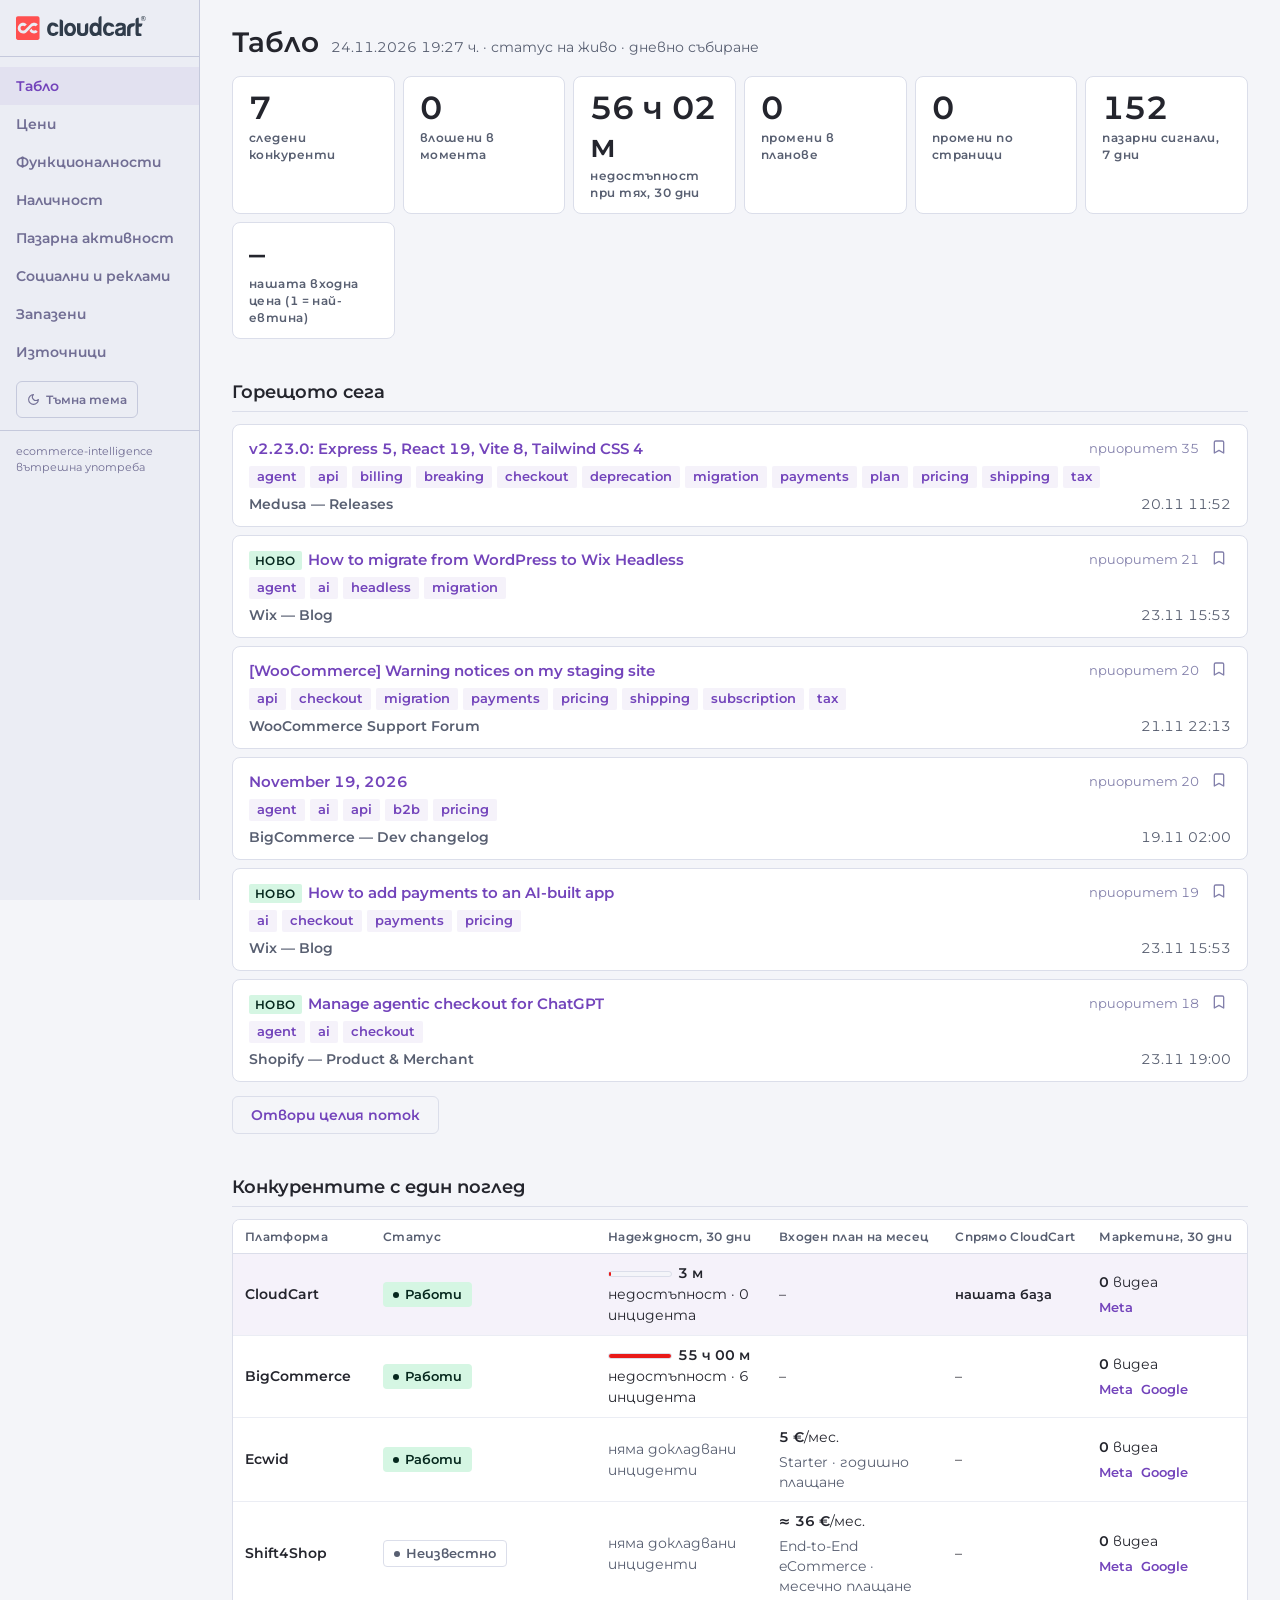
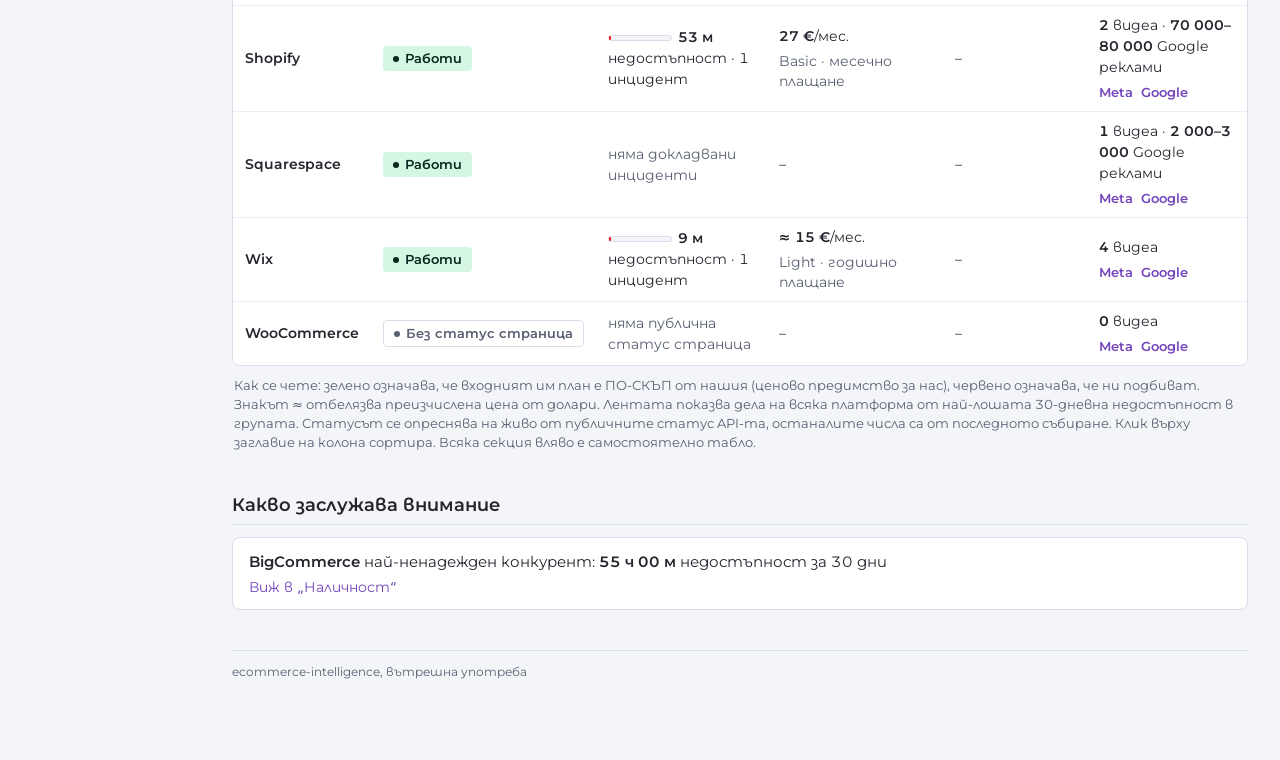
==== commit 8b163359: "chore: daily intel update [skip ci]" ====
--- a/reports/index.html
+++ b/reports/index.html
@@ -382,7 +382,7 @@
 		l-1.244-1.793h-0.401v1.731h-0.722V1.729h1.264c0.874,0,1.459,0.446,1.459,1.227c0,0.596-0.321,0.992-0.846,1.148l1.199,1.707
 		L197.389,5.979z M196.296,2.395h-0.554v1.229h0.51c0.479,0,0.771-0.194,0.771-0.616c0-0.426-0.258-0.625-0.728-0.625"/>
 </g>
-</svg></span><a class='sitem on' href='index.html'>Табло</a><a class='sitem' href='pricing.html'>Цени</a><a class='sitem' href='features.html'>Функционалности</a><a class='sitem' href='availability.html'>Наличност</a><a class='sitem' href='activity.html'>Пазарна активност</a><a class='sitem' href='social.html'>Социални и реклами</a><a class='sitem' href='saved.html'>Запазени</a><a class='sitem' href='sources.html'>Източници</a><button class=themebtn id=themebtn type=button><svg viewBox="0 0 24 24" fill="none" stroke="currentColor" stroke-width="2" stroke-linecap="round" stroke-linejoin="round"><path d="M12 3a6 6 0 0 0 9 9 9 9 0 1 1-9-9Z"/></svg><span class=tlab>Тъмна тема</span></button><div class=sfoot>ecommerce-intelligence<br>вътрешна употреба</div></aside><main class=main><div class=page-head><h1>Табло</h1><div class=meta>23.11.2026 19:56 ч. · статус на живо · дневно събиране</div></div><div class=tiles><div class=tile><div class='n'>7</div><div class=l>следени конкуренти</div></div><div class=tile><div class='n hot'>1</div><div class=l>влошени в момента</div></div><div class=tile><div class='n'>56 ч 02 м</div><div class=l>недостъпност при тях, 30 дни</div></div><div class=tile><div class='n'>0</div><div class=l>промени в планове</div></div><div class=tile><div class='n'>0</div><div class=l>промени по страници</div></div><div class=tile><div class='n'>173</div><div class=l>пазарни сигнали, 7 дни</div></div><div class=tile><div class='n'>–</div><div class=l>нашата входна цена (1 = най-евтина)</div></div></div><h2>Горещото сега</h2><div class=card data-tags='ai pricing payments migration tech retail platform prio'><button type=button class=favbtn data-fav="{&quot;u&quot;: &quot;https://github.com/medusajs/medusa/releases/tag/v2.23.0&quot;, &quot;t&quot;: &quot;v2.23.0: Express 5, React 19, Vite 8, Tailwind CSS 4&quot;, &quot;s&quot;: &quot;Medusa — Releases&quot;, &quot;d&quot;: &quot;20.11 11:52&quot;, &quot;g&quot;: [&quot;agent&quot;, &quot;api&quot;, &quot;billing&quot;, &quot;breaking&quot;, &quot;checkout&quot;, &quot;deprecation&quot;, &quot;migration&quot;, &quot;payments&quot;, &quot;plan&quot;, &quot;pricing&quot;, &quot;shipping&quot;, &quot;tax&quot;]}"><svg viewBox="0 0 24 24" fill="none" stroke="currentColor" stroke-width="2" stroke-linecap="round" stroke-linejoin="round"><path d="m19 21-7-4-7 4V5a2 2 0 0 1 2-2h10a2 2 0 0 1 2 2v16z"/></svg></button><span class=score>приоритет 35</span><a href='https://github.com/medusajs/medusa/releases/tag/v2.23.0' target=_blank>v2.23.0: Express 5, React 19, Vite 8, Tailwind CSS 4</a><div><span class=sig>agent</span><span class=sig>api</span><span class=sig>billing</span><span class=sig>breaking</span><span class=sig>checkout</span><span class=sig>deprecation</span><span class=sig>migration</span><span class=sig>payments</span><span class=sig>plan</span><span class=sig>pricing</span><span class=sig>shipping</span><span class=sig>tax</span></div><div class=row><span class=src>Medusa — Releases</span><span>20.11 11:52</span></div></div><div class=card data-tags='pricing payments migration tech retail community prio'><button type=button class=favbtn data-fav="{&quot;u&quot;: &quot;https://wordpress.org/support/topic/warning-notices-on-my-staging-site/&quot;, &quot;t&quot;: &quot;[WooCommerce] Warning notices on my staging site&quot;, &quot;s&quot;: &quot;WooCommerce Support Forum&quot;, &quot;d&quot;: &quot;21.11 22:13&quot;, &quot;g&quot;: [&quot;api&quot;, &quot;checkout&quot;, &quot;migration&quot;, &quot;payments&quot;, &quot;pricing&quot;, &quot;shipping&quot;, &quot;subscription&quot;, &quot;tax&quot;]}"><svg viewBox="0 0 24 24" fill="none" stroke="currentColor" stroke-width="2" stroke-linecap="round" stroke-linejoin="round"><path d="m19 21-7-4-7 4V5a2 2 0 0 1 2-2h10a2 2 0 0 1 2 2v16z"/></svg></button><span class=score>приоритет 22</span><span class=newmark>НОВО</span><a href='https://wordpress.org/support/topic/warning-notices-on-my-staging-site/' target=_blank>[WooCommerce] Warning notices on my staging site</a><div><span class=sig>api</span><span class=sig>checkout</span><span class=sig>migration</span><span class=sig>payments</span><span class=sig>pricing</span><span class=sig>shipping</span><span class=sig>subscription</span><span class=sig>tax</span></div><div class=row><span class=src>WooCommerce Support Forum</span><span>21.11 22:13</span></div></div><div class=card data-tags='ai migration tech platform prio'><button type=button class=favbtn data-fav="{&quot;u&quot;: &quot;https://www.wix.com/blog/migrate-wordpress-to-wix-headless&quot;, &quot;t&quot;: &quot;How to migrate from WordPress to Wix Headless&quot;, &quot;s&quot;: &quot;Wix — Blog&quot;, &quot;d&quot;: &quot;преди 4 ч.&quot;, &quot;g&quot;: [&quot;agent&quot;, &quot;ai&quot;, &quot;headless&quot;, &quot;migration&quot;]}"><svg viewBox="0 0 24 24" fill="none" stroke="currentColor" stroke-width="2" stroke-linecap="round" stroke-linejoin="round"><path d="m19 21-7-4-7 4V5a2 2 0 0 1 2-2h10a2 2 0 0 1 2 2v16z"/></svg></button><span class=score>приоритет 21</span><span class=newmark>НОВО</span><a href='https://www.wix.com/blog/migrate-wordpress-to-wix-headless' target=_blank>How to migrate from WordPress to Wix Headless</a><div><span class=sig>agent</span><span class=sig>ai</span><span class=sig>headless</span><span class=sig>migration</span></div><div class=row><span class=src>Wix — Blog</span><span>преди 4 ч.</span></div></div><div class=card data-tags='ai pricing tech retail platform prio'><button type=button class=favbtn data-fav="{&quot;u&quot;: &quot;https://docs.bigcommerce.com/developer/changelog/2026/11/19&quot;, &quot;t&quot;: &quot;November 19, 2026&quot;, &quot;s&quot;: &quot;BigCommerce — Dev changelog&quot;, &quot;d&quot;: &quot;19.11 02:00&quot;, &quot;g&quot;: [&quot;agent&quot;, &quot;ai&quot;, &quot;api&quot;, &quot;b2b&quot;, &quot;pricing&quot;]}"><svg viewBox="0 0 24 24" fill="none" stroke="currentColor" stroke-width="2" stroke-linecap="round" stroke-linejoin="round"><path d="m19 21-7-4-7 4V5a2 2 0 0 1 2-2h10a2 2 0 0 1 2 2v16z"/></svg></button><span class=score>приоритет 20</span><a href='https://docs.bigcommerce.com/developer/changelog/2026/11/19' target=_blank>November 19, 2026</a><div><span class=sig>agent</span><span class=sig>ai</span><span class=sig>api</span><span class=sig>b2b</span><span class=sig>pricing</span></div><div class=row><span class=src>BigCommerce — Dev changelog</span><span>19.11 02:00</span></div></div><div class=card data-tags='ai pricing payments platform prio'><button type=button class=favbtn data-fav="{&quot;u&quot;: &quot;https://www.wix.com/blog/how-to-add-payments-to-an-ai-built-app&quot;, &quot;t&quot;: &quot;How to add payments to an AI-built app&quot;, &quot;s&quot;: &quot;Wix — Blog&quot;, &quot;d&quot;: &quot;преди 4 ч.&quot;, &quot;g&quot;: [&quot;ai&quot;, &quot;checkout&quot;, &quot;payments&quot;, &quot;pricing&quot;]}"><svg viewBox="0 0 24 24" fill="none" stroke="currentColor" stroke-width="2" stroke-linecap="round" stroke-linejoin="round"><path d="m19 21-7-4-7 4V5a2 2 0 0 1 2-2h10a2 2 0 0 1 2 2v16z"/></svg></button><span class=score>приоритет 19</span><span class=newmark>НОВО</span><a href='https://www.wix.com/blog/how-to-add-payments-to-an-ai-built-app' target=_blank>How to add payments to an AI-built app</a><div><span class=sig>ai</span><span class=sig>checkout</span><span class=sig>payments</span><span class=sig>pricing</span></div><div class=row><span class=src>Wix — Blog</span><span>преди 4 ч.</span></div></div><div class=card data-tags='ai outage tech platform prio'><button type=button class=favbtn data-fav="{&quot;u&quot;: &quot;https://www.squarespace.com/blog/seo-headings&quot;, &quot;t&quot;: &quot;Why SEO Headings Matter as Much as What&#x27;s On the Page&quot;, &quot;s&quot;: &quot;Squarespace — Blog&quot;, &quot;d&quot;: &quot;16.11 22:22&quot;, &quot;g&quot;: [&quot;ai&quot;, &quot;breaking&quot;, &quot;llm&quot;, &quot;outage&quot;]}"><svg viewBox="0 0 24 24" fill="none" stroke="currentColor" stroke-width="2" stroke-linecap="round" stroke-linejoin="round"><path d="m19 21-7-4-7 4V5a2 2 0 0 1 2-2h10a2 2 0 0 1 2 2v16z"/></svg></button><span class=score>приоритет 18</span><a href='https://www.squarespace.com/blog/seo-headings' target=_blank>Why SEO Headings Matter as Much as What&#x27;s On the Page</a><div><span class=sig>ai</span><span class=sig>breaking</span><span class=sig>llm</span><span class=sig>outage</span></div><div class=row><span class=src>Squarespace — Blog</span><span>16.11 22:22</span></div></div><a class='btn ghost' href='activity.html'>Отвори целия поток</a><h2>Конкурентите с един поглед</h2><div class=tablewrap><table class=dense><thead><tr><th>Платформа</th><th>Статус</th><th>Надеждност, 30 дни</th><th>Входен план на месец</th><th>Спрямо CloudCart</th><th>Маркетинг, 30 дни</th></tr></thead><tbody><tr class=ours><td class=vname><a href='#' target=_blank>CloudCart</a></td><td><span class='badge badge-ok' data-vendor='CloudCart'><span class=dt></span>Работи</span></td><td><span class=meter><i style='width:2%'></i></span><span class=cellmain><b>3 м</b> недостъпност · 0 инцидента</span></td><td>–</td><td><span class=pname>нашата база</span></td><td><span class=cellmain><b>0</b> видеа</span><div class='sub linkrow'><a href='https://www.facebook.com/ads/library/?active_status=all&amp;ad_type=all&amp;country=ALL&amp;view_all_page_id=568107196673063' target=_blank>Meta</a></div></td></tr><tr><td class=vname><a href='#' target=_blank>BigCommerce</a></td><td><span class='badge badge-ok' data-vendor='BigCommerce'><span class=dt></span>Работи</span></td><td><span class=meter><i style='width:100%'></i></span><span class=cellmain><b>55 ч 51 м</b> недостъпност · 7 инцидента</span></td><td>–</td><td>–</td><td><span class=cellmain><b>0</b> видеа</span><div class='sub linkrow'><a href='https://www.facebook.com/ads/library/?active_status=all&amp;ad_type=all&amp;country=ALL&amp;view_all_page_id=100064631536174' target=_blank>Meta</a><a href='https://adstransparency.google.com/?region=anywhere&amp;domain=bigcommerce.com' target=_blank>Google</a></div></td></tr><tr><td class=vname><a href='https://www.ecwid.com/pricing' target=_blank>Ecwid</a></td><td><span class='badge badge-ok' data-vendor='Ecwid'><span class=dt></span>Работи</span></td><td><span class=okmuted>няма докладвани инциденти</span></td><td><span class=cellmain><b>5 €</b>/мес.</span><div class=sub>Starter · годишно плащане</div></td><td>–</td><td><span class=cellmain><b>0</b> видеа</span><div class='sub linkrow'><a href='https://www.facebook.com/ads/library/?active_status=all&amp;ad_type=all&amp;country=ALL&amp;view_all_page_id=100064707518285' target=_blank>Meta</a><a href='https://adstransparency.google.com/?region=anywhere&amp;domain=ecwid.com' target=_blank>Google</a></div></td></tr><tr><td class=vname><a href='https://www.shift4shop.com/pricing.htm' target=_blank>Shift4Shop</a></td><td><span class='badge badge-na' data-vendor='Shift4Shop'><span class=dt></span>Неизвестно</span></td><td><span class=okmuted>няма докладвани инциденти</span></td><td><span class=cellmain><b>≈ 36 €</b>/мес.</span><div class=sub>End-to-End eCommerce · месечно плащане</div></td><td>–</td><td><span class=cellmain><b>0</b> видеа</span><div class='sub linkrow'><a href='https://www.facebook.com/ads/library/?active_status=all&amp;ad_type=all&amp;country=ALL&amp;view_all_page_id=61578480932403' target=_blank>Meta</a><a href='https://adstransparency.google.com/?region=anywhere&amp;domain=shift4shop.com' target=_blank>Google</a></div></td></tr><tr><td class=vname><a href='https://www.shopify.com/bg/pricing' target=_blank>Shopify</a></td><td><span class='badge badge-err' data-vendor='Shopify'><span class=dt></span>Частичен срив</span></td><td><span class=meter><i style='width:2%'></i></span><span class=cellmain><b>2 м</b> недостъпност · 1 инцидент</span></td><td><span class=cellmain><b>27 €</b>/мес.</span><div class=sub>Basic · месечно плащане</div></td><td>–</td><td><span class=cellmain><b>2</b> видеа · <b>70 000–80 000</b> Google реклами</span><div class='sub linkrow'><a href='https://www.facebook.com/ads/library/?active_status=all&amp;ad_type=all&amp;country=ALL&amp;view_all_page_id=100064482022452' target=_blank>Meta</a><a href='https://adstransparency.google.com/advertiser/AR01625195283841286145?region=anywhere' target=_blank>Google</a></div></td></tr><tr><td class=vname><a href='#' target=_blank>Squarespace</a></td><td><span class='badge badge-ok' data-vendor='Squarespace'><span class=dt></span>Работи</span></td><td><span class=okmuted>няма докладвани инциденти</span></td><td>–</td><td>–</td><td><span class=cellmain><b>1</b> видеа · <b>2 000–3 000</b> Google реклами</span><div class='sub linkrow'><a href='https://www.facebook.com/ads/library/?active_status=all&amp;ad_type=all&amp;country=ALL&amp;view_all_page_id=100064536500635' target=_blank>Meta</a><a href='https://adstransparency.google.com/advertiser/AR03332077890714992641?region=anywhere' target=_blank>Google</a></div></td></tr><tr><td class=vname><a href='https://www.wix.com/plans' target=_blank>Wix</a></td><td><span class='badge badge-ok' data-vendor='Wix'><span class=dt></span>Работи</span></td><td><span class=meter><i style='width:2%'></i></span><span class=cellmain><b>9 м</b> недостъпност · 1 инцидент</span></td><td><span class=cellmain><b>≈ 15 €</b>/мес.</span><div class=sub>Light · годишно плащане</div></td><td>–</td><td><span class=cellmain><b>2</b> видеа</span><div class='sub linkrow'><a href='https://www.facebook.com/ads/library/?active_status=all&amp;ad_type=all&amp;country=ALL&amp;view_all_page_id=100064617644523' target=_blank>Meta</a><a href='https://adstransparency.google.com/?region=anywhere&amp;domain=wix.com' target=_blank>Google</a></div></td></tr><tr><td class=vname><a href='https://woocommerce.com/pricing/' target=_blank>WooCommerce</a></td><td><span class='badge badge-na' data-vendor='WooCommerce'><span class=dt></span>Без статус страница</span></td><td><span class=okmuted>няма публична статус страница</span></td><td>–</td><td>–</td><td><span class=cellmain><b>0</b> видеа</span><div class='sub linkrow'><a href='https://www.facebook.com/ads/library/?active_status=all&amp;ad_type=all&amp;country=ALL&amp;view_all_page_id=154986584179' target=_blank>Meta</a><a href='https://adstransparency.google.com/advertiser/AR00942462403386277889?region=anywhere' target=_blank>Google</a></div></td></tr></tbody></table></div><div class=basis>Как се чете: зелено означава, че входният им план е ПО-СКЪП от нашия (ценово предимство за нас), червено означава, че ни подбиват. Знакът ≈ отбелязва преизчислена цена от долари. Лентата показва дела на всяка платформа от най-лошата 30-дневна недостъпност в групата. Статусът се опреснява на живо от публичните статус API-та, останалите числа са от последното събиране. Клик върху заглавие на колона сортира. Всяка секция вляво е самостоятелно табло.</div><h2>Какво заслужава внимание</h2><div class=card><span class=name>BigCommerce</span> <span class=cellmain>най-ненадежден конкурент: <b>55 ч 51 м</b> недостъпност за 30 дни</span><div class=sub><a href='availability.html'>Виж в „Наличност“</a></div></div><footer class=foot>ecommerce-intelligence, вътрешна употреба</footer></main></div><script>
+</svg></span><a class='sitem on' href='index.html'>Табло</a><a class='sitem' href='pricing.html'>Цени</a><a class='sitem' href='features.html'>Функционалности</a><a class='sitem' href='availability.html'>Наличност</a><a class='sitem' href='activity.html'>Пазарна активност</a><a class='sitem' href='social.html'>Социални и реклами</a><a class='sitem' href='saved.html'>Запазени</a><a class='sitem' href='sources.html'>Източници</a><button class=themebtn id=themebtn type=button><svg viewBox="0 0 24 24" fill="none" stroke="currentColor" stroke-width="2" stroke-linecap="round" stroke-linejoin="round"><path d="M12 3a6 6 0 0 0 9 9 9 9 0 1 1-9-9Z"/></svg><span class=tlab>Тъмна тема</span></button><div class=sfoot>ecommerce-intelligence<br>вътрешна употреба</div></aside><main class=main><div class=page-head><h1>Табло</h1><div class=meta>24.11.2026 19:27 ч. · статус на живо · дневно събиране</div></div><div class=tiles><div class=tile><div class='n'>7</div><div class=l>следени конкуренти</div></div><div class=tile><div class='n'>0</div><div class=l>влошени в момента</div></div><div class=tile><div class='n'>56 ч 02 м</div><div class=l>недостъпност при тях, 30 дни</div></div><div class=tile><div class='n'>0</div><div class=l>промени в планове</div></div><div class=tile><div class='n'>0</div><div class=l>промени по страници</div></div><div class=tile><div class='n'>152</div><div class=l>пазарни сигнали, 7 дни</div></div><div class=tile><div class='n'>–</div><div class=l>нашата входна цена (1 = най-евтина)</div></div></div><h2>Горещото сега</h2><div class=card data-tags='ai pricing payments migration tech retail platform prio'><button type=button class=favbtn data-fav="{&quot;u&quot;: &quot;https://github.com/medusajs/medusa/releases/tag/v2.23.0&quot;, &quot;t&quot;: &quot;v2.23.0: Express 5, React 19, Vite 8, Tailwind CSS 4&quot;, &quot;s&quot;: &quot;Medusa — Releases&quot;, &quot;d&quot;: &quot;20.11 11:52&quot;, &quot;g&quot;: [&quot;agent&quot;, &quot;api&quot;, &quot;billing&quot;, &quot;breaking&quot;, &quot;checkout&quot;, &quot;deprecation&quot;, &quot;migration&quot;, &quot;payments&quot;, &quot;plan&quot;, &quot;pricing&quot;, &quot;shipping&quot;, &quot;tax&quot;]}"><svg viewBox="0 0 24 24" fill="none" stroke="currentColor" stroke-width="2" stroke-linecap="round" stroke-linejoin="round"><path d="m19 21-7-4-7 4V5a2 2 0 0 1 2-2h10a2 2 0 0 1 2 2v16z"/></svg></button><span class=score>приоритет 35</span><a href='https://github.com/medusajs/medusa/releases/tag/v2.23.0' target=_blank>v2.23.0: Express 5, React 19, Vite 8, Tailwind CSS 4</a><div><span class=sig>agent</span><span class=sig>api</span><span class=sig>billing</span><span class=sig>breaking</span><span class=sig>checkout</span><span class=sig>deprecation</span><span class=sig>migration</span><span class=sig>payments</span><span class=sig>plan</span><span class=sig>pricing</span><span class=sig>shipping</span><span class=sig>tax</span></div><div class=row><span class=src>Medusa — Releases</span><span>20.11 11:52</span></div></div><div class=card data-tags='ai migration tech platform prio'><button type=button class=favbtn data-fav="{&quot;u&quot;: &quot;https://www.wix.com/blog/migrate-wordpress-to-wix-headless&quot;, &quot;t&quot;: &quot;How to migrate from WordPress to Wix Headless&quot;, &quot;s&quot;: &quot;Wix — Blog&quot;, &quot;d&quot;: &quot;23.11 15:53&quot;, &quot;g&quot;: [&quot;agent&quot;, &quot;ai&quot;, &quot;headless&quot;, &quot;migration&quot;]}"><svg viewBox="0 0 24 24" fill="none" stroke="currentColor" stroke-width="2" stroke-linecap="round" stroke-linejoin="round"><path d="m19 21-7-4-7 4V5a2 2 0 0 1 2-2h10a2 2 0 0 1 2 2v16z"/></svg></button><span class=score>приоритет 21</span><span class=newmark>НОВО</span><a href='https://www.wix.com/blog/migrate-wordpress-to-wix-headless' target=_blank>How to migrate from WordPress to Wix Headless</a><div><span class=sig>agent</span><span class=sig>ai</span><span class=sig>headless</span><span class=sig>migration</span></div><div class=row><span class=src>Wix — Blog</span><span>23.11 15:53</span></div></div><div class=card data-tags='pricing payments migration tech retail community prio'><button type=button class=favbtn data-fav="{&quot;u&quot;: &quot;https://wordpress.org/support/topic/warning-notices-on-my-staging-site/&quot;, &quot;t&quot;: &quot;[WooCommerce] Warning notices on my staging site&quot;, &quot;s&quot;: &quot;WooCommerce Support Forum&quot;, &quot;d&quot;: &quot;21.11 22:13&quot;, &quot;g&quot;: [&quot;api&quot;, &quot;checkout&quot;, &quot;migration&quot;, &quot;payments&quot;, &quot;pricing&quot;, &quot;shipping&quot;, &quot;subscription&quot;, &quot;tax&quot;]}"><svg viewBox="0 0 24 24" fill="none" stroke="currentColor" stroke-width="2" stroke-linecap="round" stroke-linejoin="round"><path d="m19 21-7-4-7 4V5a2 2 0 0 1 2-2h10a2 2 0 0 1 2 2v16z"/></svg></button><span class=score>приоритет 20</span><a href='https://wordpress.org/support/topic/warning-notices-on-my-staging-site/' target=_blank>[WooCommerce] Warning notices on my staging site</a><div><span class=sig>api</span><span class=sig>checkout</span><span class=sig>migration</span><span class=sig>payments</span><span class=sig>pricing</span><span class=sig>shipping</span><span class=sig>subscription</span><span class=sig>tax</span></div><div class=row><span class=src>WooCommerce Support Forum</span><span>21.11 22:13</span></div></div><div class=card data-tags='ai pricing tech retail platform prio'><button type=button class=favbtn data-fav="{&quot;u&quot;: &quot;https://docs.bigcommerce.com/developer/changelog/2026/11/19&quot;, &quot;t&quot;: &quot;November 19, 2026&quot;, &quot;s&quot;: &quot;BigCommerce — Dev changelog&quot;, &quot;d&quot;: &quot;19.11 02:00&quot;, &quot;g&quot;: [&quot;agent&quot;, &quot;ai&quot;, &quot;api&quot;, &quot;b2b&quot;, &quot;pricing&quot;]}"><svg viewBox="0 0 24 24" fill="none" stroke="currentColor" stroke-width="2" stroke-linecap="round" stroke-linejoin="round"><path d="m19 21-7-4-7 4V5a2 2 0 0 1 2-2h10a2 2 0 0 1 2 2v16z"/></svg></button><span class=score>приоритет 20</span><a href='https://docs.bigcommerce.com/developer/changelog/2026/11/19' target=_blank>November 19, 2026</a><div><span class=sig>agent</span><span class=sig>ai</span><span class=sig>api</span><span class=sig>b2b</span><span class=sig>pricing</span></div><div class=row><span class=src>BigCommerce — Dev changelog</span><span>19.11 02:00</span></div></div><div class=card data-tags='ai pricing payments platform prio'><button type=button class=favbtn data-fav="{&quot;u&quot;: &quot;https://www.wix.com/blog/how-to-add-payments-to-an-ai-built-app&quot;, &quot;t&quot;: &quot;How to add payments to an AI-built app&quot;, &quot;s&quot;: &quot;Wix — Blog&quot;, &quot;d&quot;: &quot;23.11 15:53&quot;, &quot;g&quot;: [&quot;ai&quot;, &quot;checkout&quot;, &quot;payments&quot;, &quot;pricing&quot;]}"><svg viewBox="0 0 24 24" fill="none" stroke="currentColor" stroke-width="2" stroke-linecap="round" stroke-linejoin="round"><path d="m19 21-7-4-7 4V5a2 2 0 0 1 2-2h10a2 2 0 0 1 2 2v16z"/></svg></button><span class=score>приоритет 19</span><span class=newmark>НОВО</span><a href='https://www.wix.com/blog/how-to-add-payments-to-an-ai-built-app' target=_blank>How to add payments to an AI-built app</a><div><span class=sig>ai</span><span class=sig>checkout</span><span class=sig>payments</span><span class=sig>pricing</span></div><div class=row><span class=src>Wix — Blog</span><span>23.11 15:53</span></div></div><div class=card data-tags='ai payments platform prio'><button type=button class=favbtn data-fav="{&quot;u&quot;: &quot;https://changelog.shopify.com/posts/manage-whether-ai-agents-can-buy-your-products-for-shoppers-through-chatgpt&quot;, &quot;t&quot;: &quot;Manage agentic checkout for ChatGPT&quot;, &quot;s&quot;: &quot;Shopify — Product &amp; Merchant&quot;, &quot;d&quot;: &quot;23.11 19:00&quot;, &quot;g&quot;: [&quot;agent&quot;, &quot;ai&quot;, &quot;checkout&quot;]}"><svg viewBox="0 0 24 24" fill="none" stroke="currentColor" stroke-width="2" stroke-linecap="round" stroke-linejoin="round"><path d="m19 21-7-4-7 4V5a2 2 0 0 1 2-2h10a2 2 0 0 1 2 2v16z"/></svg></button><span class=score>приоритет 18</span><span class=newmark>НОВО</span><a href='https://changelog.shopify.com/posts/manage-whether-ai-agents-can-buy-your-products-for-shoppers-through-chatgpt' target=_blank>Manage agentic checkout for ChatGPT</a><div><span class=sig>agent</span><span class=sig>ai</span><span class=sig>checkout</span></div><div class=row><span class=src>Shopify — Product &amp; Merchant</span><span>23.11 19:00</span></div></div><a class='btn ghost' href='activity.html'>Отвори целия поток</a><h2>Конкурентите с един поглед</h2><div class=tablewrap><table class=dense><thead><tr><th>Платформа</th><th>Статус</th><th>Надеждност, 30 дни</th><th>Входен план на месец</th><th>Спрямо CloudCart</th><th>Маркетинг, 30 дни</th></tr></thead><tbody><tr class=ours><td class=vname><a href='#' target=_blank>CloudCart</a></td><td><span class='badge badge-ok' data-vendor='CloudCart'><span class=dt></span>Работи</span></td><td><span class=meter><i style='width:2%'></i></span><span class=cellmain><b>3 м</b> недостъпност · 0 инцидента</span></td><td>–</td><td><span class=pname>нашата база</span></td><td><span class=cellmain><b>0</b> видеа</span><div class='sub linkrow'><a href='https://www.facebook.com/ads/library/?active_status=all&amp;ad_type=all&amp;country=ALL&amp;view_all_page_id=568107196673063' target=_blank>Meta</a></div></td></tr><tr><td class=vname><a href='#' target=_blank>BigCommerce</a></td><td><span class='badge badge-ok' data-vendor='BigCommerce'><span class=dt></span>Работи</span></td><td><span class=meter><i style='width:100%'></i></span><span class=cellmain><b>55 ч 00 м</b> недостъпност · 6 инцидента</span></td><td>–</td><td>–</td><td><span class=cellmain><b>0</b> видеа</span><div class='sub linkrow'><a href='https://www.facebook.com/ads/library/?active_status=all&amp;ad_type=all&amp;country=ALL&amp;view_all_page_id=100064631536174' target=_blank>Meta</a><a href='https://adstransparency.google.com/?region=anywhere&amp;domain=bigcommerce.com' target=_blank>Google</a></div></td></tr><tr><td class=vname><a href='https://www.ecwid.com/pricing' target=_blank>Ecwid</a></td><td><span class='badge badge-ok' data-vendor='Ecwid'><span class=dt></span>Работи</span></td><td><span class=okmuted>няма докладвани инциденти</span></td><td><span class=cellmain><b>5 €</b>/мес.</span><div class=sub>Starter · годишно плащане</div></td><td>–</td><td><span class=cellmain><b>0</b> видеа</span><div class='sub linkrow'><a href='https://www.facebook.com/ads/library/?active_status=all&amp;ad_type=all&amp;country=ALL&amp;view_all_page_id=100064707518285' target=_blank>Meta</a><a href='https://adstransparency.google.com/?region=anywhere&amp;domain=ecwid.com' target=_blank>Google</a></div></td></tr><tr><td class=vname><a href='https://www.shift4shop.com/pricing.htm' target=_blank>Shift4Shop</a></td><td><span class='badge badge-na' data-vendor='Shift4Shop'><span class=dt></span>Неизвестно</span></td><td><span class=okmuted>няма докладвани инциденти</span></td><td><span class=cellmain><b>≈ 36 €</b>/мес.</span><div class=sub>End-to-End eCommerce · месечно плащане</div></td><td>–</td><td><span class=cellmain><b>0</b> видеа</span><div class='sub linkrow'><a href='https://www.facebook.com/ads/library/?active_status=all&amp;ad_type=all&amp;country=ALL&amp;view_all_page_id=61578480932403' target=_blank>Meta</a><a href='https://adstransparency.google.com/?region=anywhere&amp;domain=shift4shop.com' target=_blank>Google</a></div></td></tr><tr><td class=vname><a href='https://www.shopify.com/bg/pricing' target=_blank>Shopify</a></td><td><span class='badge badge-ok' data-vendor='Shopify'><span class=dt></span>Работи</span></td><td><span class=meter><i style='width:2%'></i></span><span class=cellmain><b>53 м</b> недостъпност · 1 инцидент</span></td><td><span class=cellmain><b>27 €</b>/мес.</span><div class=sub>Basic · месечно плащане</div></td><td>–</td><td><span class=cellmain><b>2</b> видеа · <b>70 000–80 000</b> Google реклами</span><div class='sub linkrow'><a href='https://www.facebook.com/ads/library/?active_status=all&amp;ad_type=all&amp;country=ALL&amp;view_all_page_id=100064482022452' target=_blank>Meta</a><a href='https://adstransparency.google.com/advertiser/AR01625195283841286145?region=anywhere' target=_blank>Google</a></div></td></tr><tr><td class=vname><a href='#' target=_blank>Squarespace</a></td><td><span class='badge badge-ok' data-vendor='Squarespace'><span class=dt></span>Работи</span></td><td><span class=okmuted>няма докладвани инциденти</span></td><td>–</td><td>–</td><td><span class=cellmain><b>1</b> видеа · <b>2 000–3 000</b> Google реклами</span><div class='sub linkrow'><a href='https://www.facebook.com/ads/library/?active_status=all&amp;ad_type=all&amp;country=ALL&amp;view_all_page_id=100064536500635' target=_blank>Meta</a><a href='https://adstransparency.google.com/advertiser/AR03332077890714992641?region=anywhere' target=_blank>Google</a></div></td></tr><tr><td class=vname><a href='https://www.wix.com/plans' target=_blank>Wix</a></td><td><span class='badge badge-ok' data-vendor='Wix'><span class=dt></span>Работи</span></td><td><span class=meter><i style='width:2%'></i></span><span class=cellmain><b>9 м</b> недостъпност · 1 инцидент</span></td><td><span class=cellmain><b>≈ 15 €</b>/мес.</span><div class=sub>Light · годишно плащане</div></td><td>–</td><td><span class=cellmain><b>4</b> видеа</span><div class='sub linkrow'><a href='https://www.facebook.com/ads/library/?active_status=all&amp;ad_type=all&amp;country=ALL&amp;view_all_page_id=100064617644523' target=_blank>Meta</a><a href='https://adstransparency.google.com/?region=anywhere&amp;domain=wix.com' target=_blank>Google</a></div></td></tr><tr><td class=vname><a href='https://woocommerce.com/pricing/' target=_blank>WooCommerce</a></td><td><span class='badge badge-na' data-vendor='WooCommerce'><span class=dt></span>Без статус страница</span></td><td><span class=okmuted>няма публична статус страница</span></td><td>–</td><td>–</td><td><span class=cellmain><b>0</b> видеа</span><div class='sub linkrow'><a href='https://www.facebook.com/ads/library/?active_status=all&amp;ad_type=all&amp;country=ALL&amp;view_all_page_id=154986584179' target=_blank>Meta</a><a href='https://adstransparency.google.com/advertiser/AR00942462403386277889?region=anywhere' target=_blank>Google</a></div></td></tr></tbody></table></div><div class=basis>Как се чете: зелено означава, че входният им план е ПО-СКЪП от нашия (ценово предимство за нас), червено означава, че ни подбиват. Знакът ≈ отбелязва преизчислена цена от долари. Лентата показва дела на всяка платформа от най-лошата 30-дневна недостъпност в групата. Статусът се опреснява на живо от публичните статус API-та, останалите числа са от последното събиране. Клик върху заглавие на колона сортира. Всяка секция вляво е самостоятелно табло.</div><h2>Какво заслужава внимание</h2><div class=card><span class=name>BigCommerce</span> <span class=cellmain>най-ненадежден конкурент: <b>55 ч 00 м</b> недостъпност за 30 дни</span><div class=sub><a href='availability.html'>Виж в „Наличност“</a></div></div><footer class=foot>ecommerce-intelligence, вътрешна употреба</footer></main></div><script>
 var tb=document.getElementById('themebtn');
 if(tb){tb.addEventListener('click',function(){
 var r=document.documentElement,
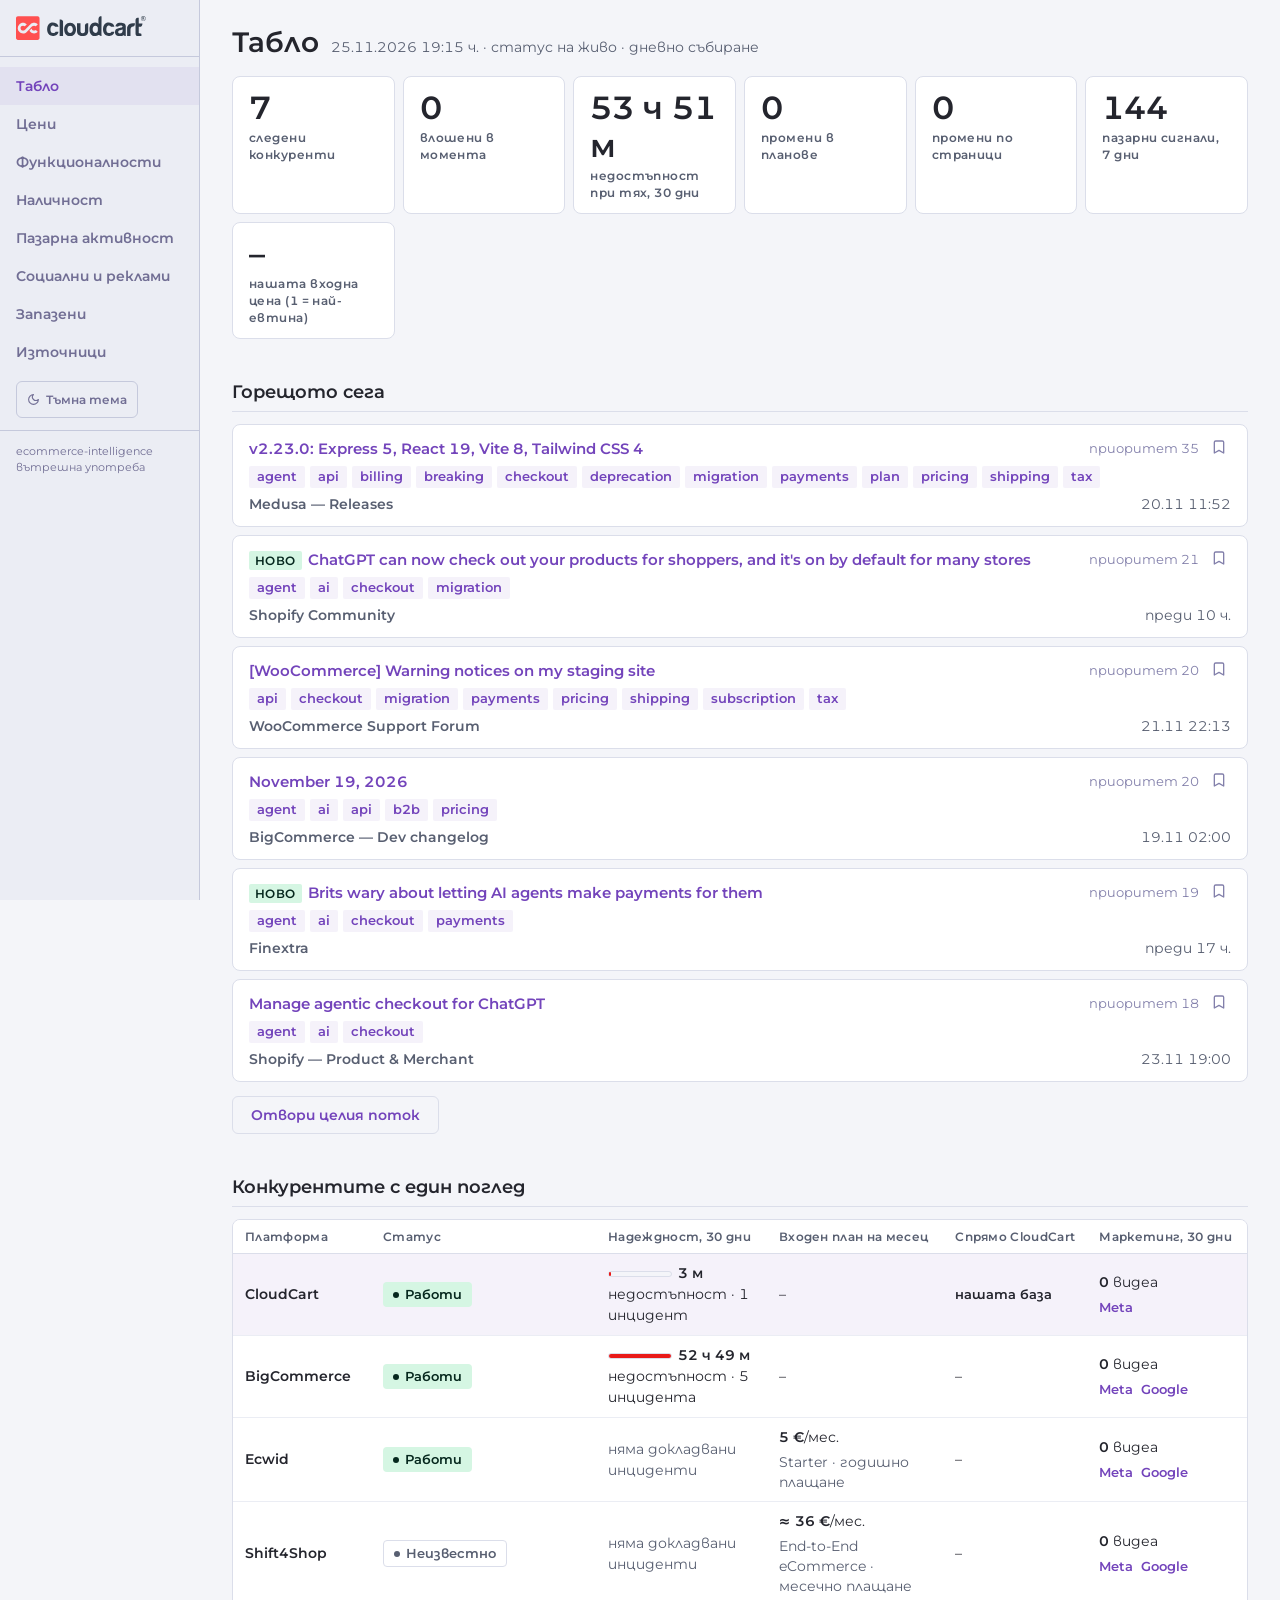
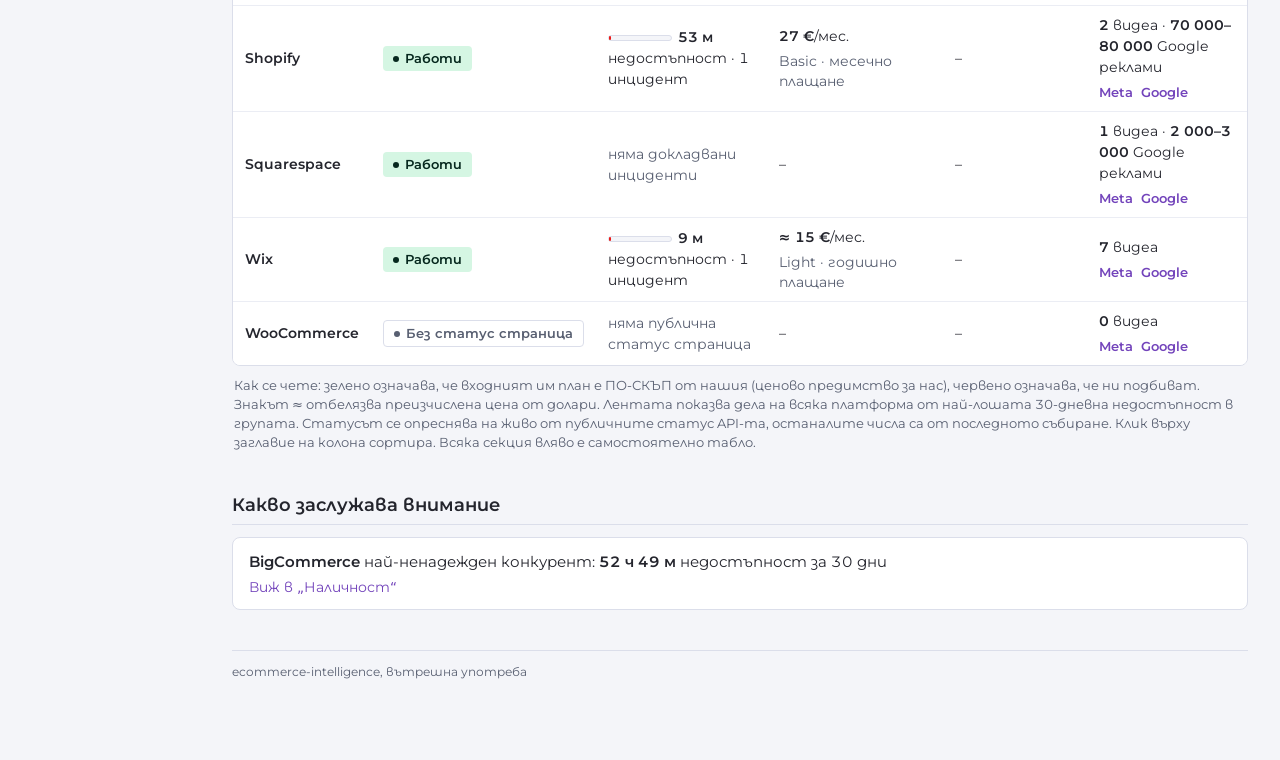
==== commit e51436d9: "chore: daily intel update [skip ci]" ====
--- a/reports/index.html
+++ b/reports/index.html
@@ -382,7 +382,7 @@
 		l-1.244-1.793h-0.401v1.731h-0.722V1.729h1.264c0.874,0,1.459,0.446,1.459,1.227c0,0.596-0.321,0.992-0.846,1.148l1.199,1.707
 		L197.389,5.979z M196.296,2.395h-0.554v1.229h0.51c0.479,0,0.771-0.194,0.771-0.616c0-0.426-0.258-0.625-0.728-0.625"/>
 </g>
-</svg></span><a class='sitem on' href='index.html'>Табло</a><a class='sitem' href='pricing.html'>Цени</a><a class='sitem' href='features.html'>Функционалности</a><a class='sitem' href='availability.html'>Наличност</a><a class='sitem' href='activity.html'>Пазарна активност</a><a class='sitem' href='social.html'>Социални и реклами</a><a class='sitem' href='saved.html'>Запазени</a><a class='sitem' href='sources.html'>Източници</a><button class=themebtn id=themebtn type=button><svg viewBox="0 0 24 24" fill="none" stroke="currentColor" stroke-width="2" stroke-linecap="round" stroke-linejoin="round"><path d="M12 3a6 6 0 0 0 9 9 9 9 0 1 1-9-9Z"/></svg><span class=tlab>Тъмна тема</span></button><div class=sfoot>ecommerce-intelligence<br>вътрешна употреба</div></aside><main class=main><div class=page-head><h1>Табло</h1><div class=meta>24.11.2026 19:27 ч. · статус на живо · дневно събиране</div></div><div class=tiles><div class=tile><div class='n'>7</div><div class=l>следени конкуренти</div></div><div class=tile><div class='n'>0</div><div class=l>влошени в момента</div></div><div class=tile><div class='n'>56 ч 02 м</div><div class=l>недостъпност при тях, 30 дни</div></div><div class=tile><div class='n'>0</div><div class=l>промени в планове</div></div><div class=tile><div class='n'>0</div><div class=l>промени по страници</div></div><div class=tile><div class='n'>152</div><div class=l>пазарни сигнали, 7 дни</div></div><div class=tile><div class='n'>–</div><div class=l>нашата входна цена (1 = най-евтина)</div></div></div><h2>Горещото сега</h2><div class=card data-tags='ai pricing payments migration tech retail platform prio'><button type=button class=favbtn data-fav="{&quot;u&quot;: &quot;https://github.com/medusajs/medusa/releases/tag/v2.23.0&quot;, &quot;t&quot;: &quot;v2.23.0: Express 5, React 19, Vite 8, Tailwind CSS 4&quot;, &quot;s&quot;: &quot;Medusa — Releases&quot;, &quot;d&quot;: &quot;20.11 11:52&quot;, &quot;g&quot;: [&quot;agent&quot;, &quot;api&quot;, &quot;billing&quot;, &quot;breaking&quot;, &quot;checkout&quot;, &quot;deprecation&quot;, &quot;migration&quot;, &quot;payments&quot;, &quot;plan&quot;, &quot;pricing&quot;, &quot;shipping&quot;, &quot;tax&quot;]}"><svg viewBox="0 0 24 24" fill="none" stroke="currentColor" stroke-width="2" stroke-linecap="round" stroke-linejoin="round"><path d="m19 21-7-4-7 4V5a2 2 0 0 1 2-2h10a2 2 0 0 1 2 2v16z"/></svg></button><span class=score>приоритет 35</span><a href='https://github.com/medusajs/medusa/releases/tag/v2.23.0' target=_blank>v2.23.0: Express 5, React 19, Vite 8, Tailwind CSS 4</a><div><span class=sig>agent</span><span class=sig>api</span><span class=sig>billing</span><span class=sig>breaking</span><span class=sig>checkout</span><span class=sig>deprecation</span><span class=sig>migration</span><span class=sig>payments</span><span class=sig>plan</span><span class=sig>pricing</span><span class=sig>shipping</span><span class=sig>tax</span></div><div class=row><span class=src>Medusa — Releases</span><span>20.11 11:52</span></div></div><div class=card data-tags='ai migration tech platform prio'><button type=button class=favbtn data-fav="{&quot;u&quot;: &quot;https://www.wix.com/blog/migrate-wordpress-to-wix-headless&quot;, &quot;t&quot;: &quot;How to migrate from WordPress to Wix Headless&quot;, &quot;s&quot;: &quot;Wix — Blog&quot;, &quot;d&quot;: &quot;23.11 15:53&quot;, &quot;g&quot;: [&quot;agent&quot;, &quot;ai&quot;, &quot;headless&quot;, &quot;migration&quot;]}"><svg viewBox="0 0 24 24" fill="none" stroke="currentColor" stroke-width="2" stroke-linecap="round" stroke-linejoin="round"><path d="m19 21-7-4-7 4V5a2 2 0 0 1 2-2h10a2 2 0 0 1 2 2v16z"/></svg></button><span class=score>приоритет 21</span><span class=newmark>НОВО</span><a href='https://www.wix.com/blog/migrate-wordpress-to-wix-headless' target=_blank>How to migrate from WordPress to Wix Headless</a><div><span class=sig>agent</span><span class=sig>ai</span><span class=sig>headless</span><span class=sig>migration</span></div><div class=row><span class=src>Wix — Blog</span><span>23.11 15:53</span></div></div><div class=card data-tags='pricing payments migration tech retail community prio'><button type=button class=favbtn data-fav="{&quot;u&quot;: &quot;https://wordpress.org/support/topic/warning-notices-on-my-staging-site/&quot;, &quot;t&quot;: &quot;[WooCommerce] Warning notices on my staging site&quot;, &quot;s&quot;: &quot;WooCommerce Support Forum&quot;, &quot;d&quot;: &quot;21.11 22:13&quot;, &quot;g&quot;: [&quot;api&quot;, &quot;checkout&quot;, &quot;migration&quot;, &quot;payments&quot;, &quot;pricing&quot;, &quot;shipping&quot;, &quot;subscription&quot;, &quot;tax&quot;]}"><svg viewBox="0 0 24 24" fill="none" stroke="currentColor" stroke-width="2" stroke-linecap="round" stroke-linejoin="round"><path d="m19 21-7-4-7 4V5a2 2 0 0 1 2-2h10a2 2 0 0 1 2 2v16z"/></svg></button><span class=score>приоритет 20</span><a href='https://wordpress.org/support/topic/warning-notices-on-my-staging-site/' target=_blank>[WooCommerce] Warning notices on my staging site</a><div><span class=sig>api</span><span class=sig>checkout</span><span class=sig>migration</span><span class=sig>payments</span><span class=sig>pricing</span><span class=sig>shipping</span><span class=sig>subscription</span><span class=sig>tax</span></div><div class=row><span class=src>WooCommerce Support Forum</span><span>21.11 22:13</span></div></div><div class=card data-tags='ai pricing tech retail platform prio'><button type=button class=favbtn data-fav="{&quot;u&quot;: &quot;https://docs.bigcommerce.com/developer/changelog/2026/11/19&quot;, &quot;t&quot;: &quot;November 19, 2026&quot;, &quot;s&quot;: &quot;BigCommerce — Dev changelog&quot;, &quot;d&quot;: &quot;19.11 02:00&quot;, &quot;g&quot;: [&quot;agent&quot;, &quot;ai&quot;, &quot;api&quot;, &quot;b2b&quot;, &quot;pricing&quot;]}"><svg viewBox="0 0 24 24" fill="none" stroke="currentColor" stroke-width="2" stroke-linecap="round" stroke-linejoin="round"><path d="m19 21-7-4-7 4V5a2 2 0 0 1 2-2h10a2 2 0 0 1 2 2v16z"/></svg></button><span class=score>приоритет 20</span><a href='https://docs.bigcommerce.com/developer/changelog/2026/11/19' target=_blank>November 19, 2026</a><div><span class=sig>agent</span><span class=sig>ai</span><span class=sig>api</span><span class=sig>b2b</span><span class=sig>pricing</span></div><div class=row><span class=src>BigCommerce — Dev changelog</span><span>19.11 02:00</span></div></div><div class=card data-tags='ai pricing payments platform prio'><button type=button class=favbtn data-fav="{&quot;u&quot;: &quot;https://www.wix.com/blog/how-to-add-payments-to-an-ai-built-app&quot;, &quot;t&quot;: &quot;How to add payments to an AI-built app&quot;, &quot;s&quot;: &quot;Wix — Blog&quot;, &quot;d&quot;: &quot;23.11 15:53&quot;, &quot;g&quot;: [&quot;ai&quot;, &quot;checkout&quot;, &quot;payments&quot;, &quot;pricing&quot;]}"><svg viewBox="0 0 24 24" fill="none" stroke="currentColor" stroke-width="2" stroke-linecap="round" stroke-linejoin="round"><path d="m19 21-7-4-7 4V5a2 2 0 0 1 2-2h10a2 2 0 0 1 2 2v16z"/></svg></button><span class=score>приоритет 19</span><span class=newmark>НОВО</span><a href='https://www.wix.com/blog/how-to-add-payments-to-an-ai-built-app' target=_blank>How to add payments to an AI-built app</a><div><span class=sig>ai</span><span class=sig>checkout</span><span class=sig>payments</span><span class=sig>pricing</span></div><div class=row><span class=src>Wix — Blog</span><span>23.11 15:53</span></div></div><div class=card data-tags='ai payments platform prio'><button type=button class=favbtn data-fav="{&quot;u&quot;: &quot;https://changelog.shopify.com/posts/manage-whether-ai-agents-can-buy-your-products-for-shoppers-through-chatgpt&quot;, &quot;t&quot;: &quot;Manage agentic checkout for ChatGPT&quot;, &quot;s&quot;: &quot;Shopify — Product &amp; Merchant&quot;, &quot;d&quot;: &quot;23.11 19:00&quot;, &quot;g&quot;: [&quot;agent&quot;, &quot;ai&quot;, &quot;checkout&quot;]}"><svg viewBox="0 0 24 24" fill="none" stroke="currentColor" stroke-width="2" stroke-linecap="round" stroke-linejoin="round"><path d="m19 21-7-4-7 4V5a2 2 0 0 1 2-2h10a2 2 0 0 1 2 2v16z"/></svg></button><span class=score>приоритет 18</span><span class=newmark>НОВО</span><a href='https://changelog.shopify.com/posts/manage-whether-ai-agents-can-buy-your-products-for-shoppers-through-chatgpt' target=_blank>Manage agentic checkout for ChatGPT</a><div><span class=sig>agent</span><span class=sig>ai</span><span class=sig>checkout</span></div><div class=row><span class=src>Shopify — Product &amp; Merchant</span><span>23.11 19:00</span></div></div><a class='btn ghost' href='activity.html'>Отвори целия поток</a><h2>Конкурентите с един поглед</h2><div class=tablewrap><table class=dense><thead><tr><th>Платформа</th><th>Статус</th><th>Надеждност, 30 дни</th><th>Входен план на месец</th><th>Спрямо CloudCart</th><th>Маркетинг, 30 дни</th></tr></thead><tbody><tr class=ours><td class=vname><a href='#' target=_blank>CloudCart</a></td><td><span class='badge badge-ok' data-vendor='CloudCart'><span class=dt></span>Работи</span></td><td><span class=meter><i style='width:2%'></i></span><span class=cellmain><b>3 м</b> недостъпност · 0 инцидента</span></td><td>–</td><td><span class=pname>нашата база</span></td><td><span class=cellmain><b>0</b> видеа</span><div class='sub linkrow'><a href='https://www.facebook.com/ads/library/?active_status=all&amp;ad_type=all&amp;country=ALL&amp;view_all_page_id=568107196673063' target=_blank>Meta</a></div></td></tr><tr><td class=vname><a href='#' target=_blank>BigCommerce</a></td><td><span class='badge badge-ok' data-vendor='BigCommerce'><span class=dt></span>Работи</span></td><td><span class=meter><i style='width:100%'></i></span><span class=cellmain><b>55 ч 00 м</b> недостъпност · 6 инцидента</span></td><td>–</td><td>–</td><td><span class=cellmain><b>0</b> видеа</span><div class='sub linkrow'><a href='https://www.facebook.com/ads/library/?active_status=all&amp;ad_type=all&amp;country=ALL&amp;view_all_page_id=100064631536174' target=_blank>Meta</a><a href='https://adstransparency.google.com/?region=anywhere&amp;domain=bigcommerce.com' target=_blank>Google</a></div></td></tr><tr><td class=vname><a href='https://www.ecwid.com/pricing' target=_blank>Ecwid</a></td><td><span class='badge badge-ok' data-vendor='Ecwid'><span class=dt></span>Работи</span></td><td><span class=okmuted>няма докладвани инциденти</span></td><td><span class=cellmain><b>5 €</b>/мес.</span><div class=sub>Starter · годишно плащане</div></td><td>–</td><td><span class=cellmain><b>0</b> видеа</span><div class='sub linkrow'><a href='https://www.facebook.com/ads/library/?active_status=all&amp;ad_type=all&amp;country=ALL&amp;view_all_page_id=100064707518285' target=_blank>Meta</a><a href='https://adstransparency.google.com/?region=anywhere&amp;domain=ecwid.com' target=_blank>Google</a></div></td></tr><tr><td class=vname><a href='https://www.shift4shop.com/pricing.htm' target=_blank>Shift4Shop</a></td><td><span class='badge badge-na' data-vendor='Shift4Shop'><span class=dt></span>Неизвестно</span></td><td><span class=okmuted>няма докладвани инциденти</span></td><td><span class=cellmain><b>≈ 36 €</b>/мес.</span><div class=sub>End-to-End eCommerce · месечно плащане</div></td><td>–</td><td><span class=cellmain><b>0</b> видеа</span><div class='sub linkrow'><a href='https://www.facebook.com/ads/library/?active_status=all&amp;ad_type=all&amp;country=ALL&amp;view_all_page_id=61578480932403' target=_blank>Meta</a><a href='https://adstransparency.google.com/?region=anywhere&amp;domain=shift4shop.com' target=_blank>Google</a></div></td></tr><tr><td class=vname><a href='https://www.shopify.com/bg/pricing' target=_blank>Shopify</a></td><td><span class='badge badge-ok' data-vendor='Shopify'><span class=dt></span>Работи</span></td><td><span class=meter><i style='width:2%'></i></span><span class=cellmain><b>53 м</b> недостъпност · 1 инцидент</span></td><td><span class=cellmain><b>27 €</b>/мес.</span><div class=sub>Basic · месечно плащане</div></td><td>–</td><td><span class=cellmain><b>2</b> видеа · <b>70 000–80 000</b> Google реклами</span><div class='sub linkrow'><a href='https://www.facebook.com/ads/library/?active_status=all&amp;ad_type=all&amp;country=ALL&amp;view_all_page_id=100064482022452' target=_blank>Meta</a><a href='https://adstransparency.google.com/advertiser/AR01625195283841286145?region=anywhere' target=_blank>Google</a></div></td></tr><tr><td class=vname><a href='#' target=_blank>Squarespace</a></td><td><span class='badge badge-ok' data-vendor='Squarespace'><span class=dt></span>Работи</span></td><td><span class=okmuted>няма докладвани инциденти</span></td><td>–</td><td>–</td><td><span class=cellmain><b>1</b> видеа · <b>2 000–3 000</b> Google реклами</span><div class='sub linkrow'><a href='https://www.facebook.com/ads/library/?active_status=all&amp;ad_type=all&amp;country=ALL&amp;view_all_page_id=100064536500635' target=_blank>Meta</a><a href='https://adstransparency.google.com/advertiser/AR03332077890714992641?region=anywhere' target=_blank>Google</a></div></td></tr><tr><td class=vname><a href='https://www.wix.com/plans' target=_blank>Wix</a></td><td><span class='badge badge-ok' data-vendor='Wix'><span class=dt></span>Работи</span></td><td><span class=meter><i style='width:2%'></i></span><span class=cellmain><b>9 м</b> недостъпност · 1 инцидент</span></td><td><span class=cellmain><b>≈ 15 €</b>/мес.</span><div class=sub>Light · годишно плащане</div></td><td>–</td><td><span class=cellmain><b>4</b> видеа</span><div class='sub linkrow'><a href='https://www.facebook.com/ads/library/?active_status=all&amp;ad_type=all&amp;country=ALL&amp;view_all_page_id=100064617644523' target=_blank>Meta</a><a href='https://adstransparency.google.com/?region=anywhere&amp;domain=wix.com' target=_blank>Google</a></div></td></tr><tr><td class=vname><a href='https://woocommerce.com/pricing/' target=_blank>WooCommerce</a></td><td><span class='badge badge-na' data-vendor='WooCommerce'><span class=dt></span>Без статус страница</span></td><td><span class=okmuted>няма публична статус страница</span></td><td>–</td><td>–</td><td><span class=cellmain><b>0</b> видеа</span><div class='sub linkrow'><a href='https://www.facebook.com/ads/library/?active_status=all&amp;ad_type=all&amp;country=ALL&amp;view_all_page_id=154986584179' target=_blank>Meta</a><a href='https://adstransparency.google.com/advertiser/AR00942462403386277889?region=anywhere' target=_blank>Google</a></div></td></tr></tbody></table></div><div class=basis>Как се чете: зелено означава, че входният им план е ПО-СКЪП от нашия (ценово предимство за нас), червено означава, че ни подбиват. Знакът ≈ отбелязва преизчислена цена от долари. Лентата показва дела на всяка платформа от най-лошата 30-дневна недостъпност в групата. Статусът се опреснява на живо от публичните статус API-та, останалите числа са от последното събиране. Клик върху заглавие на колона сортира. Всяка секция вляво е самостоятелно табло.</div><h2>Какво заслужава внимание</h2><div class=card><span class=name>BigCommerce</span> <span class=cellmain>най-ненадежден конкурент: <b>55 ч 00 м</b> недостъпност за 30 дни</span><div class=sub><a href='availability.html'>Виж в „Наличност“</a></div></div><footer class=foot>ecommerce-intelligence, вътрешна употреба</footer></main></div><script>
+</svg></span><a class='sitem on' href='index.html'>Табло</a><a class='sitem' href='pricing.html'>Цени</a><a class='sitem' href='features.html'>Функционалности</a><a class='sitem' href='availability.html'>Наличност</a><a class='sitem' href='activity.html'>Пазарна активност</a><a class='sitem' href='social.html'>Социални и реклами</a><a class='sitem' href='saved.html'>Запазени</a><a class='sitem' href='sources.html'>Източници</a><button class=themebtn id=themebtn type=button><svg viewBox="0 0 24 24" fill="none" stroke="currentColor" stroke-width="2" stroke-linecap="round" stroke-linejoin="round"><path d="M12 3a6 6 0 0 0 9 9 9 9 0 1 1-9-9Z"/></svg><span class=tlab>Тъмна тема</span></button><div class=sfoot>ecommerce-intelligence<br>вътрешна употреба</div></aside><main class=main><div class=page-head><h1>Табло</h1><div class=meta>25.11.2026 19:15 ч. · статус на живо · дневно събиране</div></div><div class=tiles><div class=tile><div class='n'>7</div><div class=l>следени конкуренти</div></div><div class=tile><div class='n'>0</div><div class=l>влошени в момента</div></div><div class=tile><div class='n'>53 ч 51 м</div><div class=l>недостъпност при тях, 30 дни</div></div><div class=tile><div class='n'>0</div><div class=l>промени в планове</div></div><div class=tile><div class='n'>0</div><div class=l>промени по страници</div></div><div class=tile><div class='n'>144</div><div class=l>пазарни сигнали, 7 дни</div></div><div class=tile><div class='n'>–</div><div class=l>нашата входна цена (1 = най-евтина)</div></div></div><h2>Горещото сега</h2><div class=card data-tags='ai pricing payments migration tech retail platform prio'><button type=button class=favbtn data-fav="{&quot;u&quot;: &quot;https://github.com/medusajs/medusa/releases/tag/v2.23.0&quot;, &quot;t&quot;: &quot;v2.23.0: Express 5, React 19, Vite 8, Tailwind CSS 4&quot;, &quot;s&quot;: &quot;Medusa — Releases&quot;, &quot;d&quot;: &quot;20.11 11:52&quot;, &quot;g&quot;: [&quot;agent&quot;, &quot;api&quot;, &quot;billing&quot;, &quot;breaking&quot;, &quot;checkout&quot;, &quot;deprecation&quot;, &quot;migration&quot;, &quot;payments&quot;, &quot;plan&quot;, &quot;pricing&quot;, &quot;shipping&quot;, &quot;tax&quot;]}"><svg viewBox="0 0 24 24" fill="none" stroke="currentColor" stroke-width="2" stroke-linecap="round" stroke-linejoin="round"><path d="m19 21-7-4-7 4V5a2 2 0 0 1 2-2h10a2 2 0 0 1 2 2v16z"/></svg></button><span class=score>приоритет 35</span><a href='https://github.com/medusajs/medusa/releases/tag/v2.23.0' target=_blank>v2.23.0: Express 5, React 19, Vite 8, Tailwind CSS 4</a><div><span class=sig>agent</span><span class=sig>api</span><span class=sig>billing</span><span class=sig>breaking</span><span class=sig>checkout</span><span class=sig>deprecation</span><span class=sig>migration</span><span class=sig>payments</span><span class=sig>plan</span><span class=sig>pricing</span><span class=sig>shipping</span><span class=sig>tax</span></div><div class=row><span class=src>Medusa — Releases</span><span>20.11 11:52</span></div></div><div class=card data-tags='ai payments migration community prio'><button type=button class=favbtn data-fav="{&quot;u&quot;: &quot;https://community.shopify.com/t/chatgpt-can-now-check-out-your-products-for-shoppers-and-its-on-by-default-for-many-stores/722140&quot;, &quot;t&quot;: &quot;ChatGPT can now check out your products for shoppers, and it&#x27;s on by default for many stores&quot;, &quot;s&quot;: &quot;Shopify Community&quot;, &quot;d&quot;: &quot;преди 10 ч.&quot;, &quot;g&quot;: [&quot;agent&quot;, &quot;ai&quot;, &quot;checkout&quot;, &quot;migration&quot;]}"><svg viewBox="0 0 24 24" fill="none" stroke="currentColor" stroke-width="2" stroke-linecap="round" stroke-linejoin="round"><path d="m19 21-7-4-7 4V5a2 2 0 0 1 2-2h10a2 2 0 0 1 2 2v16z"/></svg></button><span class=score>приоритет 21</span><span class=newmark>НОВО</span><a href='https://community.shopify.com/t/chatgpt-can-now-check-out-your-products-for-shoppers-and-its-on-by-default-for-many-stores/722140' target=_blank>ChatGPT can now check out your products for shoppers, and it&#x27;s on by default for many stores</a><div><span class=sig>agent</span><span class=sig>ai</span><span class=sig>checkout</span><span class=sig>migration</span></div><div class=row><span class=src>Shopify Community</span><span>преди 10 ч.</span></div></div><div class=card data-tags='pricing payments migration tech retail community prio'><button type=button class=favbtn data-fav="{&quot;u&quot;: &quot;https://wordpress.org/support/topic/warning-notices-on-my-staging-site/&quot;, &quot;t&quot;: &quot;[WooCommerce] Warning notices on my staging site&quot;, &quot;s&quot;: &quot;WooCommerce Support Forum&quot;, &quot;d&quot;: &quot;21.11 22:13&quot;, &quot;g&quot;: [&quot;api&quot;, &quot;checkout&quot;, &quot;migration&quot;, &quot;payments&quot;, &quot;pricing&quot;, &quot;shipping&quot;, &quot;subscription&quot;, &quot;tax&quot;]}"><svg viewBox="0 0 24 24" fill="none" stroke="currentColor" stroke-width="2" stroke-linecap="round" stroke-linejoin="round"><path d="m19 21-7-4-7 4V5a2 2 0 0 1 2-2h10a2 2 0 0 1 2 2v16z"/></svg></button><span class=score>приоритет 20</span><a href='https://wordpress.org/support/topic/warning-notices-on-my-staging-site/' target=_blank>[WooCommerce] Warning notices on my staging site</a><div><span class=sig>api</span><span class=sig>checkout</span><span class=sig>migration</span><span class=sig>payments</span><span class=sig>pricing</span><span class=sig>shipping</span><span class=sig>subscription</span><span class=sig>tax</span></div><div class=row><span class=src>WooCommerce Support Forum</span><span>21.11 22:13</span></div></div><div class=card data-tags='ai pricing tech retail platform prio'><button type=button class=favbtn data-fav="{&quot;u&quot;: &quot;https://docs.bigcommerce.com/developer/changelog/2026/11/19&quot;, &quot;t&quot;: &quot;November 19, 2026&quot;, &quot;s&quot;: &quot;BigCommerce — Dev changelog&quot;, &quot;d&quot;: &quot;19.11 02:00&quot;, &quot;g&quot;: [&quot;agent&quot;, &quot;ai&quot;, &quot;api&quot;, &quot;b2b&quot;, &quot;pricing&quot;]}"><svg viewBox="0 0 24 24" fill="none" stroke="currentColor" stroke-width="2" stroke-linecap="round" stroke-linejoin="round"><path d="m19 21-7-4-7 4V5a2 2 0 0 1 2-2h10a2 2 0 0 1 2 2v16z"/></svg></button><span class=score>приоритет 20</span><a href='https://docs.bigcommerce.com/developer/changelog/2026/11/19' target=_blank>November 19, 2026</a><div><span class=sig>agent</span><span class=sig>ai</span><span class=sig>api</span><span class=sig>b2b</span><span class=sig>pricing</span></div><div class=row><span class=src>BigCommerce — Dev changelog</span><span>19.11 02:00</span></div></div><div class=card data-tags='ai payments press prio'><button type=button class=favbtn data-fav="{&quot;u&quot;: &quot;https://www.finextra.com/newsarticle/48808/brits-wary-about-letting-ai-agents-make-payments-for-them?utm_medium=rssfinextra&amp;utm_source=finextrafeed&quot;, &quot;t&quot;: &quot;Brits wary about letting AI agents make payments for them&quot;, &quot;s&quot;: &quot;Finextra&quot;, &quot;d&quot;: &quot;преди 17 ч.&quot;, &quot;g&quot;: [&quot;agent&quot;, &quot;ai&quot;, &quot;checkout&quot;, &quot;payments&quot;]}"><svg viewBox="0 0 24 24" fill="none" stroke="currentColor" stroke-width="2" stroke-linecap="round" stroke-linejoin="round"><path d="m19 21-7-4-7 4V5a2 2 0 0 1 2-2h10a2 2 0 0 1 2 2v16z"/></svg></button><span class=score>приоритет 19</span><span class=newmark>НОВО</span><a href='https://www.finextra.com/newsarticle/48808/brits-wary-about-letting-ai-agents-make-payments-for-them?utm_medium=rssfinextra&amp;utm_source=finextrafeed' target=_blank>Brits wary about letting AI agents make payments for them</a><div><span class=sig>agent</span><span class=sig>ai</span><span class=sig>checkout</span><span class=sig>payments</span></div><div class=row><span class=src>Finextra</span><span>преди 17 ч.</span></div></div><div class=card data-tags='ai payments platform prio'><button type=button class=favbtn data-fav="{&quot;u&quot;: &quot;https://changelog.shopify.com/posts/manage-whether-ai-agents-can-buy-your-products-for-shoppers-through-chatgpt&quot;, &quot;t&quot;: &quot;Manage agentic checkout for ChatGPT&quot;, &quot;s&quot;: &quot;Shopify — Product &amp; Merchant&quot;, &quot;d&quot;: &quot;23.11 19:00&quot;, &quot;g&quot;: [&quot;agent&quot;, &quot;ai&quot;, &quot;checkout&quot;]}"><svg viewBox="0 0 24 24" fill="none" stroke="currentColor" stroke-width="2" stroke-linecap="round" stroke-linejoin="round"><path d="m19 21-7-4-7 4V5a2 2 0 0 1 2-2h10a2 2 0 0 1 2 2v16z"/></svg></button><span class=score>приоритет 18</span><a href='https://changelog.shopify.com/posts/manage-whether-ai-agents-can-buy-your-products-for-shoppers-through-chatgpt' target=_blank>Manage agentic checkout for ChatGPT</a><div><span class=sig>agent</span><span class=sig>ai</span><span class=sig>checkout</span></div><div class=row><span class=src>Shopify — Product &amp; Merchant</span><span>23.11 19:00</span></div></div><a class='btn ghost' href='activity.html'>Отвори целия поток</a><h2>Конкурентите с един поглед</h2><div class=tablewrap><table class=dense><thead><tr><th>Платформа</th><th>Статус</th><th>Надеждност, 30 дни</th><th>Входен план на месец</th><th>Спрямо CloudCart</th><th>Маркетинг, 30 дни</th></tr></thead><tbody><tr class=ours><td class=vname><a href='#' target=_blank>CloudCart</a></td><td><span class='badge badge-ok' data-vendor='CloudCart'><span class=dt></span>Работи</span></td><td><span class=meter><i style='width:2%'></i></span><span class=cellmain><b>3 м</b> недостъпност · 1 инцидент</span></td><td>–</td><td><span class=pname>нашата база</span></td><td><span class=cellmain><b>0</b> видеа</span><div class='sub linkrow'><a href='https://www.facebook.com/ads/library/?active_status=all&amp;ad_type=all&amp;country=ALL&amp;view_all_page_id=568107196673063' target=_blank>Meta</a></div></td></tr><tr><td class=vname><a href='#' target=_blank>BigCommerce</a></td><td><span class='badge badge-ok' data-vendor='BigCommerce'><span class=dt></span>Работи</span></td><td><span class=meter><i style='width:100%'></i></span><span class=cellmain><b>52 ч 49 м</b> недостъпност · 5 инцидента</span></td><td>–</td><td>–</td><td><span class=cellmain><b>0</b> видеа</span><div class='sub linkrow'><a href='https://www.facebook.com/ads/library/?active_status=all&amp;ad_type=all&amp;country=ALL&amp;view_all_page_id=100064631536174' target=_blank>Meta</a><a href='https://adstransparency.google.com/?region=anywhere&amp;domain=bigcommerce.com' target=_blank>Google</a></div></td></tr><tr><td class=vname><a href='https://www.ecwid.com/pricing' target=_blank>Ecwid</a></td><td><span class='badge badge-ok' data-vendor='Ecwid'><span class=dt></span>Работи</span></td><td><span class=okmuted>няма докладвани инциденти</span></td><td><span class=cellmain><b>5 €</b>/мес.</span><div class=sub>Starter · годишно плащане</div></td><td>–</td><td><span class=cellmain><b>0</b> видеа</span><div class='sub linkrow'><a href='https://www.facebook.com/ads/library/?active_status=all&amp;ad_type=all&amp;country=ALL&amp;view_all_page_id=100064707518285' target=_blank>Meta</a><a href='https://adstransparency.google.com/?region=anywhere&amp;domain=ecwid.com' target=_blank>Google</a></div></td></tr><tr><td class=vname><a href='https://www.shift4shop.com/pricing.htm' target=_blank>Shift4Shop</a></td><td><span class='badge badge-na' data-vendor='Shift4Shop'><span class=dt></span>Неизвестно</span></td><td><span class=okmuted>няма докладвани инциденти</span></td><td><span class=cellmain><b>≈ 36 €</b>/мес.</span><div class=sub>End-to-End eCommerce · месечно плащане</div></td><td>–</td><td><span class=cellmain><b>0</b> видеа</span><div class='sub linkrow'><a href='https://www.facebook.com/ads/library/?active_status=all&amp;ad_type=all&amp;country=ALL&amp;view_all_page_id=61578480932403' target=_blank>Meta</a><a href='https://adstransparency.google.com/?region=anywhere&amp;domain=shift4shop.com' target=_blank>Google</a></div></td></tr><tr><td class=vname><a href='https://www.shopify.com/bg/pricing' target=_blank>Shopify</a></td><td><span class='badge badge-ok' data-vendor='Shopify'><span class=dt></span>Работи</span></td><td><span class=meter><i style='width:2%'></i></span><span class=cellmain><b>53 м</b> недостъпност · 1 инцидент</span></td><td><span class=cellmain><b>27 €</b>/мес.</span><div class=sub>Basic · месечно плащане</div></td><td>–</td><td><span class=cellmain><b>2</b> видеа · <b>70 000–80 000</b> Google реклами</span><div class='sub linkrow'><a href='https://www.facebook.com/ads/library/?active_status=all&amp;ad_type=all&amp;country=ALL&amp;view_all_page_id=100064482022452' target=_blank>Meta</a><a href='https://adstransparency.google.com/advertiser/AR01625195283841286145?region=anywhere' target=_blank>Google</a></div></td></tr><tr><td class=vname><a href='#' target=_blank>Squarespace</a></td><td><span class='badge badge-ok' data-vendor='Squarespace'><span class=dt></span>Работи</span></td><td><span class=okmuted>няма докладвани инциденти</span></td><td>–</td><td>–</td><td><span class=cellmain><b>1</b> видеа · <b>2 000–3 000</b> Google реклами</span><div class='sub linkrow'><a href='https://www.facebook.com/ads/library/?active_status=all&amp;ad_type=all&amp;country=ALL&amp;view_all_page_id=100064536500635' target=_blank>Meta</a><a href='https://adstransparency.google.com/advertiser/AR03332077890714992641?region=anywhere' target=_blank>Google</a></div></td></tr><tr><td class=vname><a href='https://www.wix.com/plans' target=_blank>Wix</a></td><td><span class='badge badge-ok' data-vendor='Wix'><span class=dt></span>Работи</span></td><td><span class=meter><i style='width:2%'></i></span><span class=cellmain><b>9 м</b> недостъпност · 1 инцидент</span></td><td><span class=cellmain><b>≈ 15 €</b>/мес.</span><div class=sub>Light · годишно плащане</div></td><td>–</td><td><span class=cellmain><b>7</b> видеа</span><div class='sub linkrow'><a href='https://www.facebook.com/ads/library/?active_status=all&amp;ad_type=all&amp;country=ALL&amp;view_all_page_id=100064617644523' target=_blank>Meta</a><a href='https://adstransparency.google.com/?region=anywhere&amp;domain=wix.com' target=_blank>Google</a></div></td></tr><tr><td class=vname><a href='https://woocommerce.com/pricing/' target=_blank>WooCommerce</a></td><td><span class='badge badge-na' data-vendor='WooCommerce'><span class=dt></span>Без статус страница</span></td><td><span class=okmuted>няма публична статус страница</span></td><td>–</td><td>–</td><td><span class=cellmain><b>0</b> видеа</span><div class='sub linkrow'><a href='https://www.facebook.com/ads/library/?active_status=all&amp;ad_type=all&amp;country=ALL&amp;view_all_page_id=154986584179' target=_blank>Meta</a><a href='https://adstransparency.google.com/advertiser/AR00942462403386277889?region=anywhere' target=_blank>Google</a></div></td></tr></tbody></table></div><div class=basis>Как се чете: зелено означава, че входният им план е ПО-СКЪП от нашия (ценово предимство за нас), червено означава, че ни подбиват. Знакът ≈ отбелязва преизчислена цена от долари. Лентата показва дела на всяка платформа от най-лошата 30-дневна недостъпност в групата. Статусът се опреснява на живо от публичните статус API-та, останалите числа са от последното събиране. Клик върху заглавие на колона сортира. Всяка секция вляво е самостоятелно табло.</div><h2>Какво заслужава внимание</h2><div class=card><span class=name>BigCommerce</span> <span class=cellmain>най-ненадежден конкурент: <b>52 ч 49 м</b> недостъпност за 30 дни</span><div class=sub><a href='availability.html'>Виж в „Наличност“</a></div></div><footer class=foot>ecommerce-intelligence, вътрешна употреба</footer></main></div><script>
 var tb=document.getElementById('themebtn');
 if(tb){tb.addEventListener('click',function(){
 var r=document.documentElement,
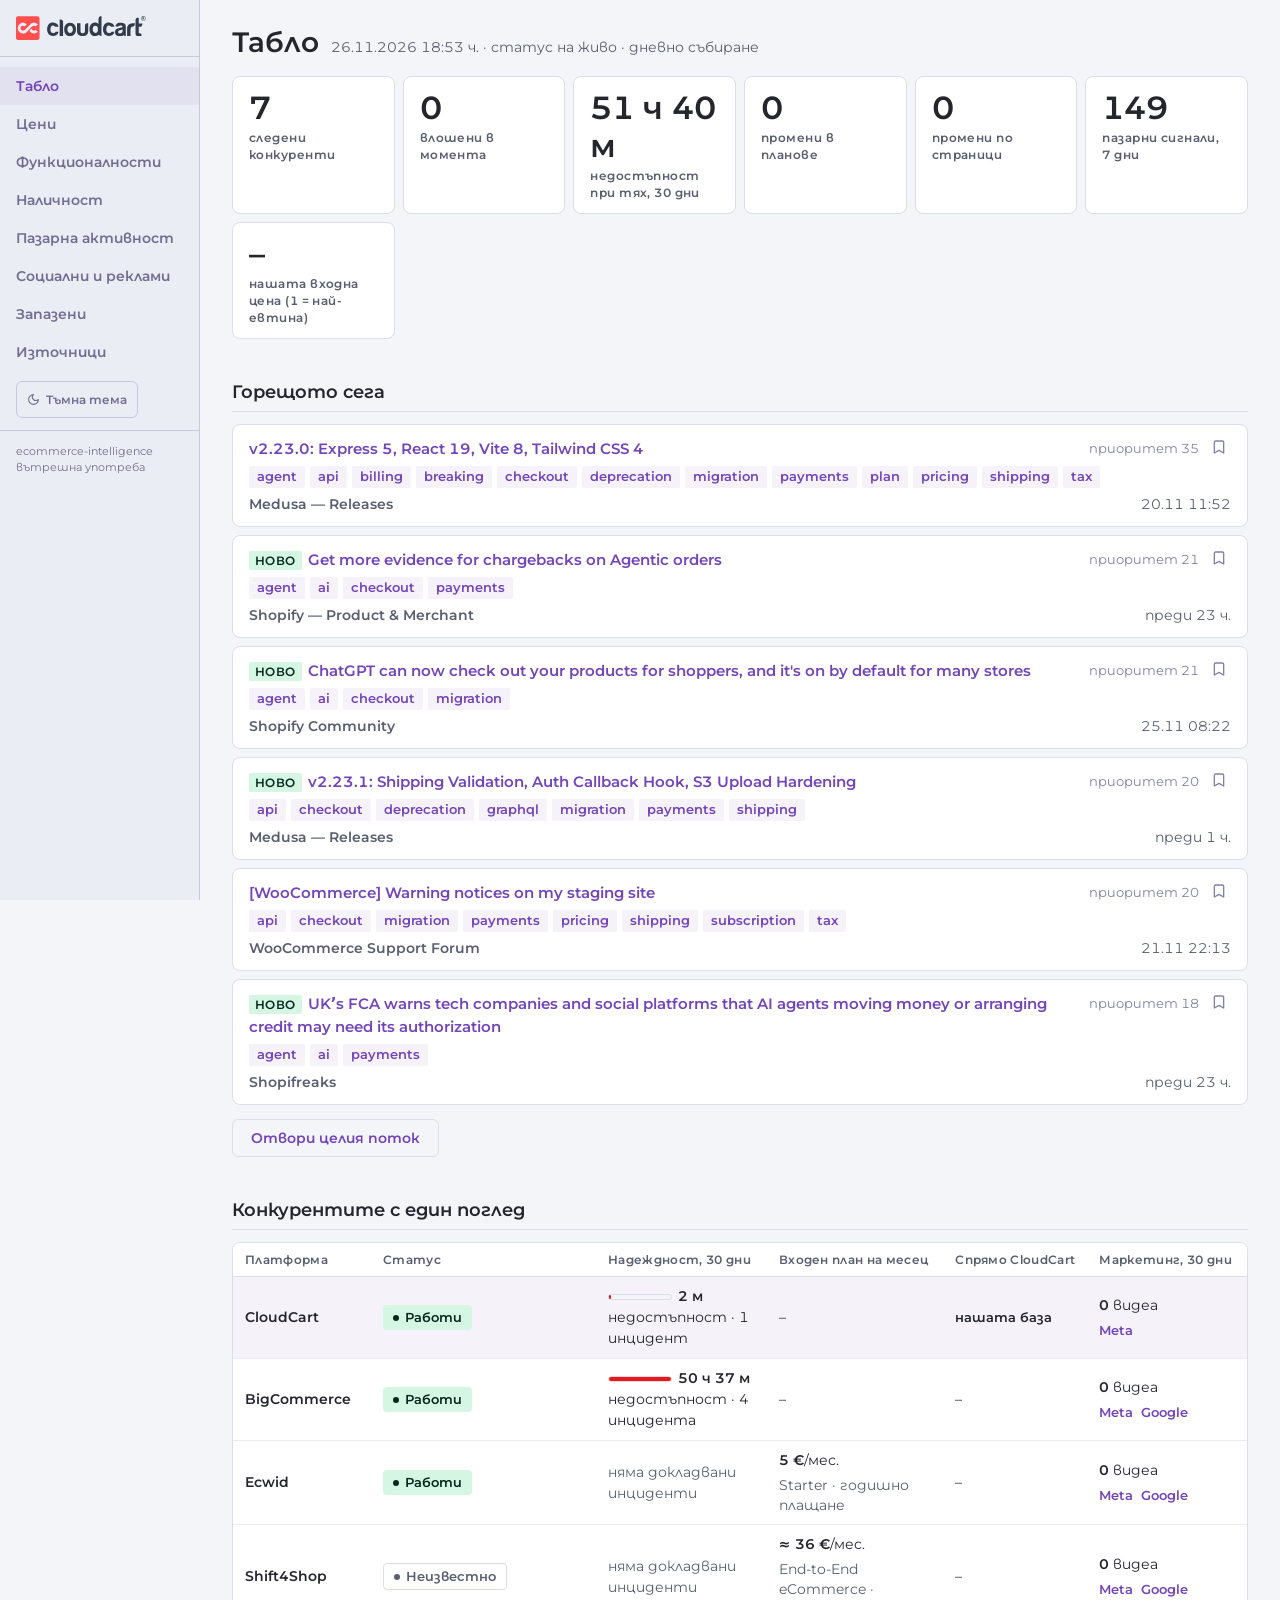
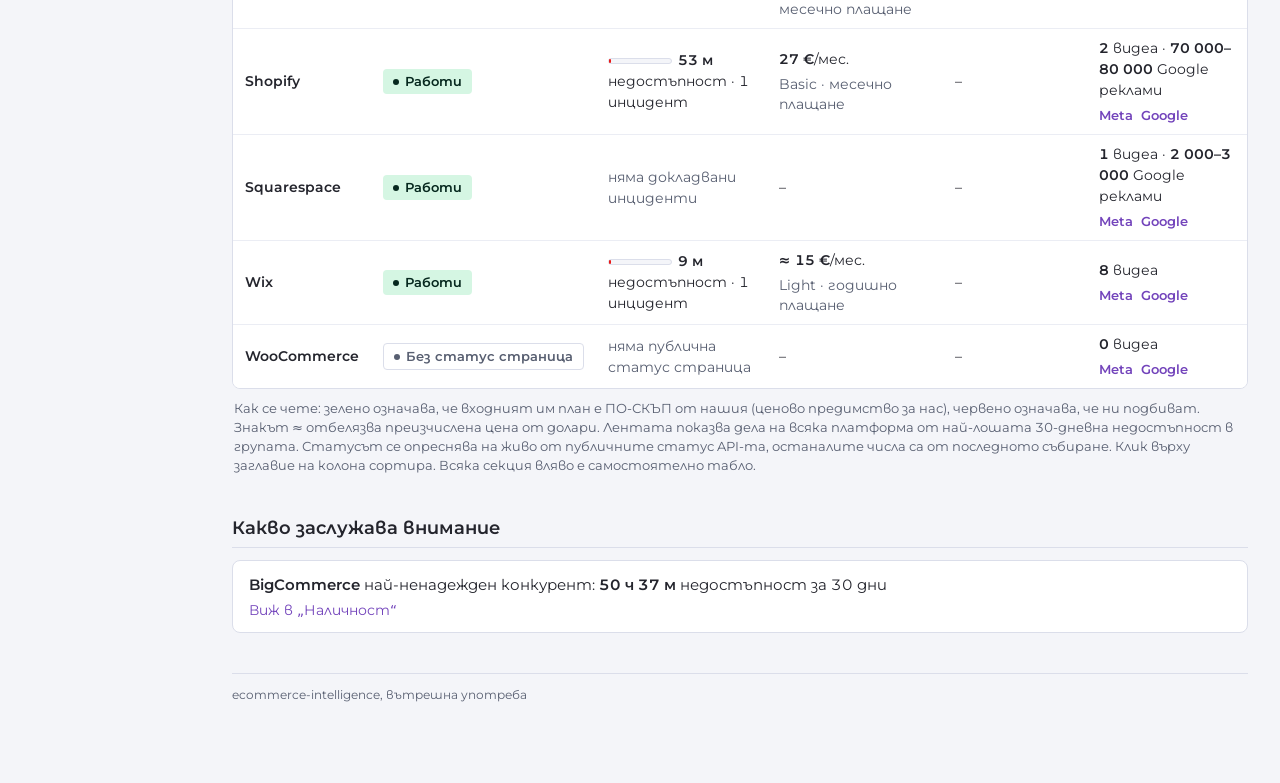
==== commit 24558b82: "chore: daily intel update [skip ci]" ====
--- a/reports/index.html
+++ b/reports/index.html
@@ -382,7 +382,7 @@
 		l-1.244-1.793h-0.401v1.731h-0.722V1.729h1.264c0.874,0,1.459,0.446,1.459,1.227c0,0.596-0.321,0.992-0.846,1.148l1.199,1.707
 		L197.389,5.979z M196.296,2.395h-0.554v1.229h0.51c0.479,0,0.771-0.194,0.771-0.616c0-0.426-0.258-0.625-0.728-0.625"/>
 </g>
-</svg></span><a class='sitem on' href='index.html'>Табло</a><a class='sitem' href='pricing.html'>Цени</a><a class='sitem' href='features.html'>Функционалности</a><a class='sitem' href='availability.html'>Наличност</a><a class='sitem' href='activity.html'>Пазарна активност</a><a class='sitem' href='social.html'>Социални и реклами</a><a class='sitem' href='saved.html'>Запазени</a><a class='sitem' href='sources.html'>Източници</a><button class=themebtn id=themebtn type=button><svg viewBox="0 0 24 24" fill="none" stroke="currentColor" stroke-width="2" stroke-linecap="round" stroke-linejoin="round"><path d="M12 3a6 6 0 0 0 9 9 9 9 0 1 1-9-9Z"/></svg><span class=tlab>Тъмна тема</span></button><div class=sfoot>ecommerce-intelligence<br>вътрешна употреба</div></aside><main class=main><div class=page-head><h1>Табло</h1><div class=meta>25.11.2026 19:15 ч. · статус на живо · дневно събиране</div></div><div class=tiles><div class=tile><div class='n'>7</div><div class=l>следени конкуренти</div></div><div class=tile><div class='n'>0</div><div class=l>влошени в момента</div></div><div class=tile><div class='n'>53 ч 51 м</div><div class=l>недостъпност при тях, 30 дни</div></div><div class=tile><div class='n'>0</div><div class=l>промени в планове</div></div><div class=tile><div class='n'>0</div><div class=l>промени по страници</div></div><div class=tile><div class='n'>144</div><div class=l>пазарни сигнали, 7 дни</div></div><div class=tile><div class='n'>–</div><div class=l>нашата входна цена (1 = най-евтина)</div></div></div><h2>Горещото сега</h2><div class=card data-tags='ai pricing payments migration tech retail platform prio'><button type=button class=favbtn data-fav="{&quot;u&quot;: &quot;https://github.com/medusajs/medusa/releases/tag/v2.23.0&quot;, &quot;t&quot;: &quot;v2.23.0: Express 5, React 19, Vite 8, Tailwind CSS 4&quot;, &quot;s&quot;: &quot;Medusa — Releases&quot;, &quot;d&quot;: &quot;20.11 11:52&quot;, &quot;g&quot;: [&quot;agent&quot;, &quot;api&quot;, &quot;billing&quot;, &quot;breaking&quot;, &quot;checkout&quot;, &quot;deprecation&quot;, &quot;migration&quot;, &quot;payments&quot;, &quot;plan&quot;, &quot;pricing&quot;, &quot;shipping&quot;, &quot;tax&quot;]}"><svg viewBox="0 0 24 24" fill="none" stroke="currentColor" stroke-width="2" stroke-linecap="round" stroke-linejoin="round"><path d="m19 21-7-4-7 4V5a2 2 0 0 1 2-2h10a2 2 0 0 1 2 2v16z"/></svg></button><span class=score>приоритет 35</span><a href='https://github.com/medusajs/medusa/releases/tag/v2.23.0' target=_blank>v2.23.0: Express 5, React 19, Vite 8, Tailwind CSS 4</a><div><span class=sig>agent</span><span class=sig>api</span><span class=sig>billing</span><span class=sig>breaking</span><span class=sig>checkout</span><span class=sig>deprecation</span><span class=sig>migration</span><span class=sig>payments</span><span class=sig>plan</span><span class=sig>pricing</span><span class=sig>shipping</span><span class=sig>tax</span></div><div class=row><span class=src>Medusa — Releases</span><span>20.11 11:52</span></div></div><div class=card data-tags='ai payments migration community prio'><button type=button class=favbtn data-fav="{&quot;u&quot;: &quot;https://community.shopify.com/t/chatgpt-can-now-check-out-your-products-for-shoppers-and-its-on-by-default-for-many-stores/722140&quot;, &quot;t&quot;: &quot;ChatGPT can now check out your products for shoppers, and it&#x27;s on by default for many stores&quot;, &quot;s&quot;: &quot;Shopify Community&quot;, &quot;d&quot;: &quot;преди 10 ч.&quot;, &quot;g&quot;: [&quot;agent&quot;, &quot;ai&quot;, &quot;checkout&quot;, &quot;migration&quot;]}"><svg viewBox="0 0 24 24" fill="none" stroke="currentColor" stroke-width="2" stroke-linecap="round" stroke-linejoin="round"><path d="m19 21-7-4-7 4V5a2 2 0 0 1 2-2h10a2 2 0 0 1 2 2v16z"/></svg></button><span class=score>приоритет 21</span><span class=newmark>НОВО</span><a href='https://community.shopify.com/t/chatgpt-can-now-check-out-your-products-for-shoppers-and-its-on-by-default-for-many-stores/722140' target=_blank>ChatGPT can now check out your products for shoppers, and it&#x27;s on by default for many stores</a><div><span class=sig>agent</span><span class=sig>ai</span><span class=sig>checkout</span><span class=sig>migration</span></div><div class=row><span class=src>Shopify Community</span><span>преди 10 ч.</span></div></div><div class=card data-tags='pricing payments migration tech retail community prio'><button type=button class=favbtn data-fav="{&quot;u&quot;: &quot;https://wordpress.org/support/topic/warning-notices-on-my-staging-site/&quot;, &quot;t&quot;: &quot;[WooCommerce] Warning notices on my staging site&quot;, &quot;s&quot;: &quot;WooCommerce Support Forum&quot;, &quot;d&quot;: &quot;21.11 22:13&quot;, &quot;g&quot;: [&quot;api&quot;, &quot;checkout&quot;, &quot;migration&quot;, &quot;payments&quot;, &quot;pricing&quot;, &quot;shipping&quot;, &quot;subscription&quot;, &quot;tax&quot;]}"><svg viewBox="0 0 24 24" fill="none" stroke="currentColor" stroke-width="2" stroke-linecap="round" stroke-linejoin="round"><path d="m19 21-7-4-7 4V5a2 2 0 0 1 2-2h10a2 2 0 0 1 2 2v16z"/></svg></button><span class=score>приоритет 20</span><a href='https://wordpress.org/support/topic/warning-notices-on-my-staging-site/' target=_blank>[WooCommerce] Warning notices on my staging site</a><div><span class=sig>api</span><span class=sig>checkout</span><span class=sig>migration</span><span class=sig>payments</span><span class=sig>pricing</span><span class=sig>shipping</span><span class=sig>subscription</span><span class=sig>tax</span></div><div class=row><span class=src>WooCommerce Support Forum</span><span>21.11 22:13</span></div></div><div class=card data-tags='ai pricing tech retail platform prio'><button type=button class=favbtn data-fav="{&quot;u&quot;: &quot;https://docs.bigcommerce.com/developer/changelog/2026/11/19&quot;, &quot;t&quot;: &quot;November 19, 2026&quot;, &quot;s&quot;: &quot;BigCommerce — Dev changelog&quot;, &quot;d&quot;: &quot;19.11 02:00&quot;, &quot;g&quot;: [&quot;agent&quot;, &quot;ai&quot;, &quot;api&quot;, &quot;b2b&quot;, &quot;pricing&quot;]}"><svg viewBox="0 0 24 24" fill="none" stroke="currentColor" stroke-width="2" stroke-linecap="round" stroke-linejoin="round"><path d="m19 21-7-4-7 4V5a2 2 0 0 1 2-2h10a2 2 0 0 1 2 2v16z"/></svg></button><span class=score>приоритет 20</span><a href='https://docs.bigcommerce.com/developer/changelog/2026/11/19' target=_blank>November 19, 2026</a><div><span class=sig>agent</span><span class=sig>ai</span><span class=sig>api</span><span class=sig>b2b</span><span class=sig>pricing</span></div><div class=row><span class=src>BigCommerce — Dev changelog</span><span>19.11 02:00</span></div></div><div class=card data-tags='ai payments press prio'><button type=button class=favbtn data-fav="{&quot;u&quot;: &quot;https://www.finextra.com/newsarticle/48808/brits-wary-about-letting-ai-agents-make-payments-for-them?utm_medium=rssfinextra&amp;utm_source=finextrafeed&quot;, &quot;t&quot;: &quot;Brits wary about letting AI agents make payments for them&quot;, &quot;s&quot;: &quot;Finextra&quot;, &quot;d&quot;: &quot;преди 17 ч.&quot;, &quot;g&quot;: [&quot;agent&quot;, &quot;ai&quot;, &quot;checkout&quot;, &quot;payments&quot;]}"><svg viewBox="0 0 24 24" fill="none" stroke="currentColor" stroke-width="2" stroke-linecap="round" stroke-linejoin="round"><path d="m19 21-7-4-7 4V5a2 2 0 0 1 2-2h10a2 2 0 0 1 2 2v16z"/></svg></button><span class=score>приоритет 19</span><span class=newmark>НОВО</span><a href='https://www.finextra.com/newsarticle/48808/brits-wary-about-letting-ai-agents-make-payments-for-them?utm_medium=rssfinextra&amp;utm_source=finextrafeed' target=_blank>Brits wary about letting AI agents make payments for them</a><div><span class=sig>agent</span><span class=sig>ai</span><span class=sig>checkout</span><span class=sig>payments</span></div><div class=row><span class=src>Finextra</span><span>преди 17 ч.</span></div></div><div class=card data-tags='ai payments platform prio'><button type=button class=favbtn data-fav="{&quot;u&quot;: &quot;https://changelog.shopify.com/posts/manage-whether-ai-agents-can-buy-your-products-for-shoppers-through-chatgpt&quot;, &quot;t&quot;: &quot;Manage agentic checkout for ChatGPT&quot;, &quot;s&quot;: &quot;Shopify — Product &amp; Merchant&quot;, &quot;d&quot;: &quot;23.11 19:00&quot;, &quot;g&quot;: [&quot;agent&quot;, &quot;ai&quot;, &quot;checkout&quot;]}"><svg viewBox="0 0 24 24" fill="none" stroke="currentColor" stroke-width="2" stroke-linecap="round" stroke-linejoin="round"><path d="m19 21-7-4-7 4V5a2 2 0 0 1 2-2h10a2 2 0 0 1 2 2v16z"/></svg></button><span class=score>приоритет 18</span><a href='https://changelog.shopify.com/posts/manage-whether-ai-agents-can-buy-your-products-for-shoppers-through-chatgpt' target=_blank>Manage agentic checkout for ChatGPT</a><div><span class=sig>agent</span><span class=sig>ai</span><span class=sig>checkout</span></div><div class=row><span class=src>Shopify — Product &amp; Merchant</span><span>23.11 19:00</span></div></div><a class='btn ghost' href='activity.html'>Отвори целия поток</a><h2>Конкурентите с един поглед</h2><div class=tablewrap><table class=dense><thead><tr><th>Платформа</th><th>Статус</th><th>Надеждност, 30 дни</th><th>Входен план на месец</th><th>Спрямо CloudCart</th><th>Маркетинг, 30 дни</th></tr></thead><tbody><tr class=ours><td class=vname><a href='#' target=_blank>CloudCart</a></td><td><span class='badge badge-ok' data-vendor='CloudCart'><span class=dt></span>Работи</span></td><td><span class=meter><i style='width:2%'></i></span><span class=cellmain><b>3 м</b> недостъпност · 1 инцидент</span></td><td>–</td><td><span class=pname>нашата база</span></td><td><span class=cellmain><b>0</b> видеа</span><div class='sub linkrow'><a href='https://www.facebook.com/ads/library/?active_status=all&amp;ad_type=all&amp;country=ALL&amp;view_all_page_id=568107196673063' target=_blank>Meta</a></div></td></tr><tr><td class=vname><a href='#' target=_blank>BigCommerce</a></td><td><span class='badge badge-ok' data-vendor='BigCommerce'><span class=dt></span>Работи</span></td><td><span class=meter><i style='width:100%'></i></span><span class=cellmain><b>52 ч 49 м</b> недостъпност · 5 инцидента</span></td><td>–</td><td>–</td><td><span class=cellmain><b>0</b> видеа</span><div class='sub linkrow'><a href='https://www.facebook.com/ads/library/?active_status=all&amp;ad_type=all&amp;country=ALL&amp;view_all_page_id=100064631536174' target=_blank>Meta</a><a href='https://adstransparency.google.com/?region=anywhere&amp;domain=bigcommerce.com' target=_blank>Google</a></div></td></tr><tr><td class=vname><a href='https://www.ecwid.com/pricing' target=_blank>Ecwid</a></td><td><span class='badge badge-ok' data-vendor='Ecwid'><span class=dt></span>Работи</span></td><td><span class=okmuted>няма докладвани инциденти</span></td><td><span class=cellmain><b>5 €</b>/мес.</span><div class=sub>Starter · годишно плащане</div></td><td>–</td><td><span class=cellmain><b>0</b> видеа</span><div class='sub linkrow'><a href='https://www.facebook.com/ads/library/?active_status=all&amp;ad_type=all&amp;country=ALL&amp;view_all_page_id=100064707518285' target=_blank>Meta</a><a href='https://adstransparency.google.com/?region=anywhere&amp;domain=ecwid.com' target=_blank>Google</a></div></td></tr><tr><td class=vname><a href='https://www.shift4shop.com/pricing.htm' target=_blank>Shift4Shop</a></td><td><span class='badge badge-na' data-vendor='Shift4Shop'><span class=dt></span>Неизвестно</span></td><td><span class=okmuted>няма докладвани инциденти</span></td><td><span class=cellmain><b>≈ 36 €</b>/мес.</span><div class=sub>End-to-End eCommerce · месечно плащане</div></td><td>–</td><td><span class=cellmain><b>0</b> видеа</span><div class='sub linkrow'><a href='https://www.facebook.com/ads/library/?active_status=all&amp;ad_type=all&amp;country=ALL&amp;view_all_page_id=61578480932403' target=_blank>Meta</a><a href='https://adstransparency.google.com/?region=anywhere&amp;domain=shift4shop.com' target=_blank>Google</a></div></td></tr><tr><td class=vname><a href='https://www.shopify.com/bg/pricing' target=_blank>Shopify</a></td><td><span class='badge badge-ok' data-vendor='Shopify'><span class=dt></span>Работи</span></td><td><span class=meter><i style='width:2%'></i></span><span class=cellmain><b>53 м</b> недостъпност · 1 инцидент</span></td><td><span class=cellmain><b>27 €</b>/мес.</span><div class=sub>Basic · месечно плащане</div></td><td>–</td><td><span class=cellmain><b>2</b> видеа · <b>70 000–80 000</b> Google реклами</span><div class='sub linkrow'><a href='https://www.facebook.com/ads/library/?active_status=all&amp;ad_type=all&amp;country=ALL&amp;view_all_page_id=100064482022452' target=_blank>Meta</a><a href='https://adstransparency.google.com/advertiser/AR01625195283841286145?region=anywhere' target=_blank>Google</a></div></td></tr><tr><td class=vname><a href='#' target=_blank>Squarespace</a></td><td><span class='badge badge-ok' data-vendor='Squarespace'><span class=dt></span>Работи</span></td><td><span class=okmuted>няма докладвани инциденти</span></td><td>–</td><td>–</td><td><span class=cellmain><b>1</b> видеа · <b>2 000–3 000</b> Google реклами</span><div class='sub linkrow'><a href='https://www.facebook.com/ads/library/?active_status=all&amp;ad_type=all&amp;country=ALL&amp;view_all_page_id=100064536500635' target=_blank>Meta</a><a href='https://adstransparency.google.com/advertiser/AR03332077890714992641?region=anywhere' target=_blank>Google</a></div></td></tr><tr><td class=vname><a href='https://www.wix.com/plans' target=_blank>Wix</a></td><td><span class='badge badge-ok' data-vendor='Wix'><span class=dt></span>Работи</span></td><td><span class=meter><i style='width:2%'></i></span><span class=cellmain><b>9 м</b> недостъпност · 1 инцидент</span></td><td><span class=cellmain><b>≈ 15 €</b>/мес.</span><div class=sub>Light · годишно плащане</div></td><td>–</td><td><span class=cellmain><b>7</b> видеа</span><div class='sub linkrow'><a href='https://www.facebook.com/ads/library/?active_status=all&amp;ad_type=all&amp;country=ALL&amp;view_all_page_id=100064617644523' target=_blank>Meta</a><a href='https://adstransparency.google.com/?region=anywhere&amp;domain=wix.com' target=_blank>Google</a></div></td></tr><tr><td class=vname><a href='https://woocommerce.com/pricing/' target=_blank>WooCommerce</a></td><td><span class='badge badge-na' data-vendor='WooCommerce'><span class=dt></span>Без статус страница</span></td><td><span class=okmuted>няма публична статус страница</span></td><td>–</td><td>–</td><td><span class=cellmain><b>0</b> видеа</span><div class='sub linkrow'><a href='https://www.facebook.com/ads/library/?active_status=all&amp;ad_type=all&amp;country=ALL&amp;view_all_page_id=154986584179' target=_blank>Meta</a><a href='https://adstransparency.google.com/advertiser/AR00942462403386277889?region=anywhere' target=_blank>Google</a></div></td></tr></tbody></table></div><div class=basis>Как се чете: зелено означава, че входният им план е ПО-СКЪП от нашия (ценово предимство за нас), червено означава, че ни подбиват. Знакът ≈ отбелязва преизчислена цена от долари. Лентата показва дела на всяка платформа от най-лошата 30-дневна недостъпност в групата. Статусът се опреснява на живо от публичните статус API-та, останалите числа са от последното събиране. Клик върху заглавие на колона сортира. Всяка секция вляво е самостоятелно табло.</div><h2>Какво заслужава внимание</h2><div class=card><span class=name>BigCommerce</span> <span class=cellmain>най-ненадежден конкурент: <b>52 ч 49 м</b> недостъпност за 30 дни</span><div class=sub><a href='availability.html'>Виж в „Наличност“</a></div></div><footer class=foot>ecommerce-intelligence, вътрешна употреба</footer></main></div><script>
+</svg></span><a class='sitem on' href='index.html'>Табло</a><a class='sitem' href='pricing.html'>Цени</a><a class='sitem' href='features.html'>Функционалности</a><a class='sitem' href='availability.html'>Наличност</a><a class='sitem' href='activity.html'>Пазарна активност</a><a class='sitem' href='social.html'>Социални и реклами</a><a class='sitem' href='saved.html'>Запазени</a><a class='sitem' href='sources.html'>Източници</a><button class=themebtn id=themebtn type=button><svg viewBox="0 0 24 24" fill="none" stroke="currentColor" stroke-width="2" stroke-linecap="round" stroke-linejoin="round"><path d="M12 3a6 6 0 0 0 9 9 9 9 0 1 1-9-9Z"/></svg><span class=tlab>Тъмна тема</span></button><div class=sfoot>ecommerce-intelligence<br>вътрешна употреба</div></aside><main class=main><div class=page-head><h1>Табло</h1><div class=meta>26.11.2026 18:53 ч. · статус на живо · дневно събиране</div></div><div class=tiles><div class=tile><div class='n'>7</div><div class=l>следени конкуренти</div></div><div class=tile><div class='n'>0</div><div class=l>влошени в момента</div></div><div class=tile><div class='n'>51 ч 40 м</div><div class=l>недостъпност при тях, 30 дни</div></div><div class=tile><div class='n'>0</div><div class=l>промени в планове</div></div><div class=tile><div class='n'>0</div><div class=l>промени по страници</div></div><div class=tile><div class='n'>149</div><div class=l>пазарни сигнали, 7 дни</div></div><div class=tile><div class='n'>–</div><div class=l>нашата входна цена (1 = най-евтина)</div></div></div><h2>Горещото сега</h2><div class=card data-tags='ai pricing payments migration tech retail platform prio'><button type=button class=favbtn data-fav="{&quot;u&quot;: &quot;https://github.com/medusajs/medusa/releases/tag/v2.23.0&quot;, &quot;t&quot;: &quot;v2.23.0: Express 5, React 19, Vite 8, Tailwind CSS 4&quot;, &quot;s&quot;: &quot;Medusa — Releases&quot;, &quot;d&quot;: &quot;20.11 11:52&quot;, &quot;g&quot;: [&quot;agent&quot;, &quot;api&quot;, &quot;billing&quot;, &quot;breaking&quot;, &quot;checkout&quot;, &quot;deprecation&quot;, &quot;migration&quot;, &quot;payments&quot;, &quot;plan&quot;, &quot;pricing&quot;, &quot;shipping&quot;, &quot;tax&quot;]}"><svg viewBox="0 0 24 24" fill="none" stroke="currentColor" stroke-width="2" stroke-linecap="round" stroke-linejoin="round"><path d="m19 21-7-4-7 4V5a2 2 0 0 1 2-2h10a2 2 0 0 1 2 2v16z"/></svg></button><span class=score>приоритет 35</span><a href='https://github.com/medusajs/medusa/releases/tag/v2.23.0' target=_blank>v2.23.0: Express 5, React 19, Vite 8, Tailwind CSS 4</a><div><span class=sig>agent</span><span class=sig>api</span><span class=sig>billing</span><span class=sig>breaking</span><span class=sig>checkout</span><span class=sig>deprecation</span><span class=sig>migration</span><span class=sig>payments</span><span class=sig>plan</span><span class=sig>pricing</span><span class=sig>shipping</span><span class=sig>tax</span></div><div class=row><span class=src>Medusa — Releases</span><span>20.11 11:52</span></div></div><div class=card data-tags='ai payments platform prio'><button type=button class=favbtn data-fav="{&quot;u&quot;: &quot;https://changelog.shopify.com/posts/get-more-evidence-for-chargebacks-on-agentic-orders&quot;, &quot;t&quot;: &quot;Get more evidence for chargebacks on Agentic orders&quot;, &quot;s&quot;: &quot;Shopify — Product &amp; Merchant&quot;, &quot;d&quot;: &quot;преди 23 ч.&quot;, &quot;g&quot;: [&quot;agent&quot;, &quot;ai&quot;, &quot;checkout&quot;, &quot;payments&quot;]}"><svg viewBox="0 0 24 24" fill="none" stroke="currentColor" stroke-width="2" stroke-linecap="round" stroke-linejoin="round"><path d="m19 21-7-4-7 4V5a2 2 0 0 1 2-2h10a2 2 0 0 1 2 2v16z"/></svg></button><span class=score>приоритет 21</span><span class=newmark>НОВО</span><a href='https://changelog.shopify.com/posts/get-more-evidence-for-chargebacks-on-agentic-orders' target=_blank>Get more evidence for chargebacks on Agentic orders</a><div><span class=sig>agent</span><span class=sig>ai</span><span class=sig>checkout</span><span class=sig>payments</span></div><div class=row><span class=src>Shopify — Product &amp; Merchant</span><span>преди 23 ч.</span></div></div><div class=card data-tags='ai payments migration community prio'><button type=button class=favbtn data-fav="{&quot;u&quot;: &quot;https://community.shopify.com/t/chatgpt-can-now-check-out-your-products-for-shoppers-and-its-on-by-default-for-many-stores/722140&quot;, &quot;t&quot;: &quot;ChatGPT can now check out your products for shoppers, and it&#x27;s on by default for many stores&quot;, &quot;s&quot;: &quot;Shopify Community&quot;, &quot;d&quot;: &quot;25.11 08:22&quot;, &quot;g&quot;: [&quot;agent&quot;, &quot;ai&quot;, &quot;checkout&quot;, &quot;migration&quot;]}"><svg viewBox="0 0 24 24" fill="none" stroke="currentColor" stroke-width="2" stroke-linecap="round" stroke-linejoin="round"><path d="m19 21-7-4-7 4V5a2 2 0 0 1 2-2h10a2 2 0 0 1 2 2v16z"/></svg></button><span class=score>приоритет 21</span><span class=newmark>НОВО</span><a href='https://community.shopify.com/t/chatgpt-can-now-check-out-your-products-for-shoppers-and-its-on-by-default-for-many-stores/722140' target=_blank>ChatGPT can now check out your products for shoppers, and it&#x27;s on by default for many stores</a><div><span class=sig>agent</span><span class=sig>ai</span><span class=sig>checkout</span><span class=sig>migration</span></div><div class=row><span class=src>Shopify Community</span><span>25.11 08:22</span></div></div><div class=card data-tags='payments migration tech retail platform prio'><button type=button class=favbtn data-fav="{&quot;u&quot;: &quot;https://github.com/medusajs/medusa/releases/tag/v2.23.1&quot;, &quot;t&quot;: &quot;v2.23.1: Shipping Validation, Auth Callback Hook, S3 Upload Hardening&quot;, &quot;s&quot;: &quot;Medusa — Releases&quot;, &quot;d&quot;: &quot;преди 1 ч.&quot;, &quot;g&quot;: [&quot;api&quot;, &quot;checkout&quot;, &quot;deprecation&quot;, &quot;graphql&quot;, &quot;migration&quot;, &quot;payments&quot;, &quot;shipping&quot;]}"><svg viewBox="0 0 24 24" fill="none" stroke="currentColor" stroke-width="2" stroke-linecap="round" stroke-linejoin="round"><path d="m19 21-7-4-7 4V5a2 2 0 0 1 2-2h10a2 2 0 0 1 2 2v16z"/></svg></button><span class=score>приоритет 20</span><span class=newmark>НОВО</span><a href='https://github.com/medusajs/medusa/releases/tag/v2.23.1' target=_blank>v2.23.1: Shipping Validation, Auth Callback Hook, S3 Upload Hardening</a><div><span class=sig>api</span><span class=sig>checkout</span><span class=sig>deprecation</span><span class=sig>graphql</span><span class=sig>migration</span><span class=sig>payments</span><span class=sig>shipping</span></div><div class=row><span class=src>Medusa — Releases</span><span>преди 1 ч.</span></div></div><div class=card data-tags='pricing payments migration tech retail community prio'><button type=button class=favbtn data-fav="{&quot;u&quot;: &quot;https://wordpress.org/support/topic/warning-notices-on-my-staging-site/&quot;, &quot;t&quot;: &quot;[WooCommerce] Warning notices on my staging site&quot;, &quot;s&quot;: &quot;WooCommerce Support Forum&quot;, &quot;d&quot;: &quot;21.11 22:13&quot;, &quot;g&quot;: [&quot;api&quot;, &quot;checkout&quot;, &quot;migration&quot;, &quot;payments&quot;, &quot;pricing&quot;, &quot;shipping&quot;, &quot;subscription&quot;, &quot;tax&quot;]}"><svg viewBox="0 0 24 24" fill="none" stroke="currentColor" stroke-width="2" stroke-linecap="round" stroke-linejoin="round"><path d="m19 21-7-4-7 4V5a2 2 0 0 1 2-2h10a2 2 0 0 1 2 2v16z"/></svg></button><span class=score>приоритет 20</span><a href='https://wordpress.org/support/topic/warning-notices-on-my-staging-site/' target=_blank>[WooCommerce] Warning notices on my staging site</a><div><span class=sig>api</span><span class=sig>checkout</span><span class=sig>migration</span><span class=sig>payments</span><span class=sig>pricing</span><span class=sig>shipping</span><span class=sig>subscription</span><span class=sig>tax</span></div><div class=row><span class=src>WooCommerce Support Forum</span><span>21.11 22:13</span></div></div><div class=card data-tags='ai payments newsletter prio'><button type=button class=favbtn data-fav="{&quot;u&quot;: &quot;https://www.shopifreaks.com/uks-fca-warns-tech-companies-and-social-platforms-that-ai-agents-moving-money-or-arranging-credit-may-need-its-authorization/&quot;, &quot;t&quot;: &quot;UK’s FCA warns tech companies and social platforms that AI agents moving money or arranging credit may need its authorization&quot;, &quot;s&quot;: &quot;Shopifreaks&quot;, &quot;d&quot;: &quot;преди 23 ч.&quot;, &quot;g&quot;: [&quot;agent&quot;, &quot;ai&quot;, &quot;payments&quot;]}"><svg viewBox="0 0 24 24" fill="none" stroke="currentColor" stroke-width="2" stroke-linecap="round" stroke-linejoin="round"><path d="m19 21-7-4-7 4V5a2 2 0 0 1 2-2h10a2 2 0 0 1 2 2v16z"/></svg></button><span class=score>приоритет 18</span><span class=newmark>НОВО</span><a href='https://www.shopifreaks.com/uks-fca-warns-tech-companies-and-social-platforms-that-ai-agents-moving-money-or-arranging-credit-may-need-its-authorization/' target=_blank>UK’s FCA warns tech companies and social platforms that AI agents moving money or arranging credit may need its authorization</a><div><span class=sig>agent</span><span class=sig>ai</span><span class=sig>payments</span></div><div class=row><span class=src>Shopifreaks</span><span>преди 23 ч.</span></div></div><a class='btn ghost' href='activity.html'>Отвори целия поток</a><h2>Конкурентите с един поглед</h2><div class=tablewrap><table class=dense><thead><tr><th>Платформа</th><th>Статус</th><th>Надеждност, 30 дни</th><th>Входен план на месец</th><th>Спрямо CloudCart</th><th>Маркетинг, 30 дни</th></tr></thead><tbody><tr class=ours><td class=vname><a href='#' target=_blank>CloudCart</a></td><td><span class='badge badge-ok' data-vendor='CloudCart'><span class=dt></span>Работи</span></td><td><span class=meter><i style='width:2%'></i></span><span class=cellmain><b>2 м</b> недостъпност · 1 инцидент</span></td><td>–</td><td><span class=pname>нашата база</span></td><td><span class=cellmain><b>0</b> видеа</span><div class='sub linkrow'><a href='https://www.facebook.com/ads/library/?active_status=all&amp;ad_type=all&amp;country=ALL&amp;view_all_page_id=568107196673063' target=_blank>Meta</a></div></td></tr><tr><td class=vname><a href='#' target=_blank>BigCommerce</a></td><td><span class='badge badge-ok' data-vendor='BigCommerce'><span class=dt></span>Работи</span></td><td><span class=meter><i style='width:100%'></i></span><span class=cellmain><b>50 ч 37 м</b> недостъпност · 4 инцидента</span></td><td>–</td><td>–</td><td><span class=cellmain><b>0</b> видеа</span><div class='sub linkrow'><a href='https://www.facebook.com/ads/library/?active_status=all&amp;ad_type=all&amp;country=ALL&amp;view_all_page_id=100064631536174' target=_blank>Meta</a><a href='https://adstransparency.google.com/?region=anywhere&amp;domain=bigcommerce.com' target=_blank>Google</a></div></td></tr><tr><td class=vname><a href='https://www.ecwid.com/pricing' target=_blank>Ecwid</a></td><td><span class='badge badge-ok' data-vendor='Ecwid'><span class=dt></span>Работи</span></td><td><span class=okmuted>няма докладвани инциденти</span></td><td><span class=cellmain><b>5 €</b>/мес.</span><div class=sub>Starter · годишно плащане</div></td><td>–</td><td><span class=cellmain><b>0</b> видеа</span><div class='sub linkrow'><a href='https://www.facebook.com/ads/library/?active_status=all&amp;ad_type=all&amp;country=ALL&amp;view_all_page_id=100064707518285' target=_blank>Meta</a><a href='https://adstransparency.google.com/?region=anywhere&amp;domain=ecwid.com' target=_blank>Google</a></div></td></tr><tr><td class=vname><a href='https://www.shift4shop.com/pricing.htm' target=_blank>Shift4Shop</a></td><td><span class='badge badge-na' data-vendor='Shift4Shop'><span class=dt></span>Неизвестно</span></td><td><span class=okmuted>няма докладвани инциденти</span></td><td><span class=cellmain><b>≈ 36 €</b>/мес.</span><div class=sub>End-to-End eCommerce · месечно плащане</div></td><td>–</td><td><span class=cellmain><b>0</b> видеа</span><div class='sub linkrow'><a href='https://www.facebook.com/ads/library/?active_status=all&amp;ad_type=all&amp;country=ALL&amp;view_all_page_id=61578480932403' target=_blank>Meta</a><a href='https://adstransparency.google.com/?region=anywhere&amp;domain=shift4shop.com' target=_blank>Google</a></div></td></tr><tr><td class=vname><a href='https://www.shopify.com/bg/pricing' target=_blank>Shopify</a></td><td><span class='badge badge-ok' data-vendor='Shopify'><span class=dt></span>Работи</span></td><td><span class=meter><i style='width:2%'></i></span><span class=cellmain><b>53 м</b> недостъпност · 1 инцидент</span></td><td><span class=cellmain><b>27 €</b>/мес.</span><div class=sub>Basic · месечно плащане</div></td><td>–</td><td><span class=cellmain><b>2</b> видеа · <b>70 000–80 000</b> Google реклами</span><div class='sub linkrow'><a href='https://www.facebook.com/ads/library/?active_status=all&amp;ad_type=all&amp;country=ALL&amp;view_all_page_id=100064482022452' target=_blank>Meta</a><a href='https://adstransparency.google.com/advertiser/AR01625195283841286145?region=anywhere' target=_blank>Google</a></div></td></tr><tr><td class=vname><a href='#' target=_blank>Squarespace</a></td><td><span class='badge badge-ok' data-vendor='Squarespace'><span class=dt></span>Работи</span></td><td><span class=okmuted>няма докладвани инциденти</span></td><td>–</td><td>–</td><td><span class=cellmain><b>1</b> видеа · <b>2 000–3 000</b> Google реклами</span><div class='sub linkrow'><a href='https://www.facebook.com/ads/library/?active_status=all&amp;ad_type=all&amp;country=ALL&amp;view_all_page_id=100064536500635' target=_blank>Meta</a><a href='https://adstransparency.google.com/advertiser/AR03332077890714992641?region=anywhere' target=_blank>Google</a></div></td></tr><tr><td class=vname><a href='https://www.wix.com/plans' target=_blank>Wix</a></td><td><span class='badge badge-ok' data-vendor='Wix'><span class=dt></span>Работи</span></td><td><span class=meter><i style='width:2%'></i></span><span class=cellmain><b>9 м</b> недостъпност · 1 инцидент</span></td><td><span class=cellmain><b>≈ 15 €</b>/мес.</span><div class=sub>Light · годишно плащане</div></td><td>–</td><td><span class=cellmain><b>8</b> видеа</span><div class='sub linkrow'><a href='https://www.facebook.com/ads/library/?active_status=all&amp;ad_type=all&amp;country=ALL&amp;view_all_page_id=100064617644523' target=_blank>Meta</a><a href='https://adstransparency.google.com/?region=anywhere&amp;domain=wix.com' target=_blank>Google</a></div></td></tr><tr><td class=vname><a href='https://woocommerce.com/pricing/' target=_blank>WooCommerce</a></td><td><span class='badge badge-na' data-vendor='WooCommerce'><span class=dt></span>Без статус страница</span></td><td><span class=okmuted>няма публична статус страница</span></td><td>–</td><td>–</td><td><span class=cellmain><b>0</b> видеа</span><div class='sub linkrow'><a href='https://www.facebook.com/ads/library/?active_status=all&amp;ad_type=all&amp;country=ALL&amp;view_all_page_id=154986584179' target=_blank>Meta</a><a href='https://adstransparency.google.com/advertiser/AR00942462403386277889?region=anywhere' target=_blank>Google</a></div></td></tr></tbody></table></div><div class=basis>Как се чете: зелено означава, че входният им план е ПО-СКЪП от нашия (ценово предимство за нас), червено означава, че ни подбиват. Знакът ≈ отбелязва преизчислена цена от долари. Лентата показва дела на всяка платформа от най-лошата 30-дневна недостъпност в групата. Статусът се опреснява на живо от публичните статус API-та, останалите числа са от последното събиране. Клик върху заглавие на колона сортира. Всяка секция вляво е самостоятелно табло.</div><h2>Какво заслужава внимание</h2><div class=card><span class=name>BigCommerce</span> <span class=cellmain>най-ненадежден конкурент: <b>50 ч 37 м</b> недостъпност за 30 дни</span><div class=sub><a href='availability.html'>Виж в „Наличност“</a></div></div><footer class=foot>ecommerce-intelligence, вътрешна употреба</footer></main></div><script>
 var tb=document.getElementById('themebtn');
 if(tb){tb.addEventListener('click',function(){
 var r=document.documentElement,
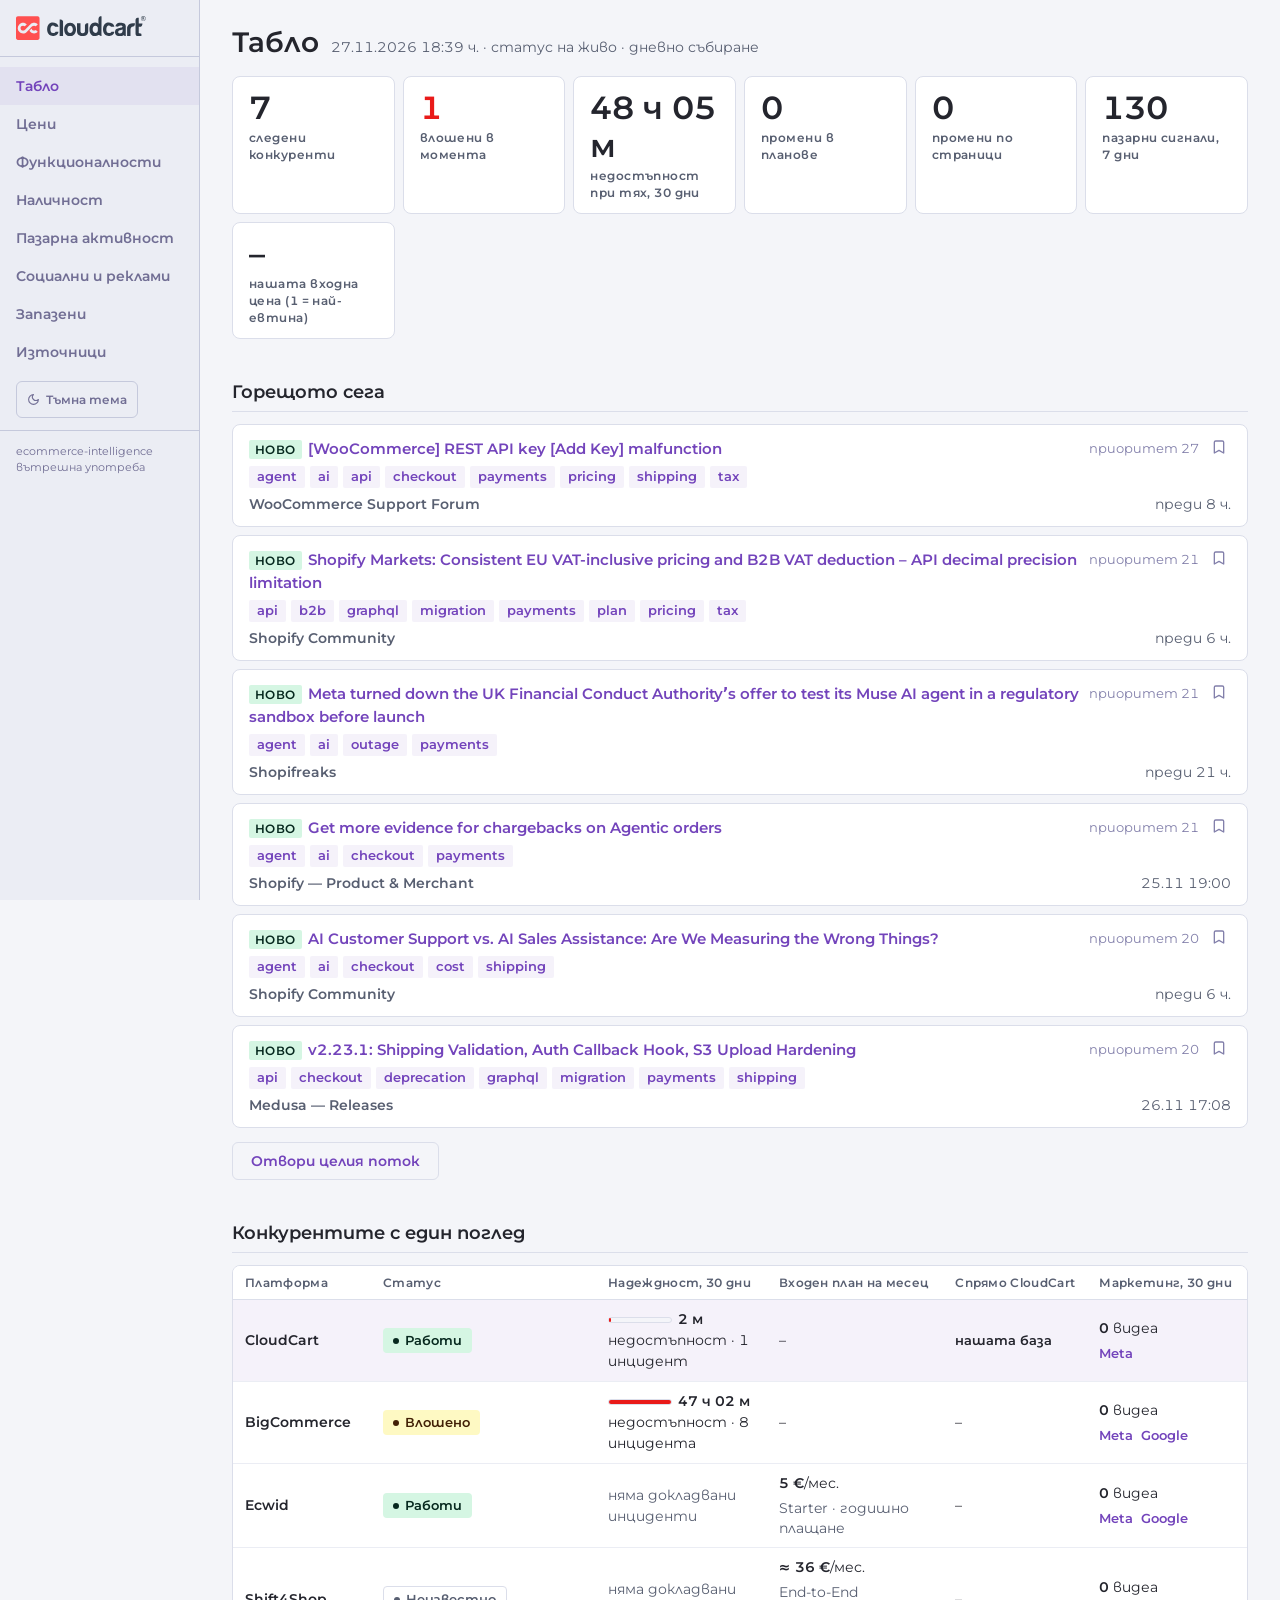
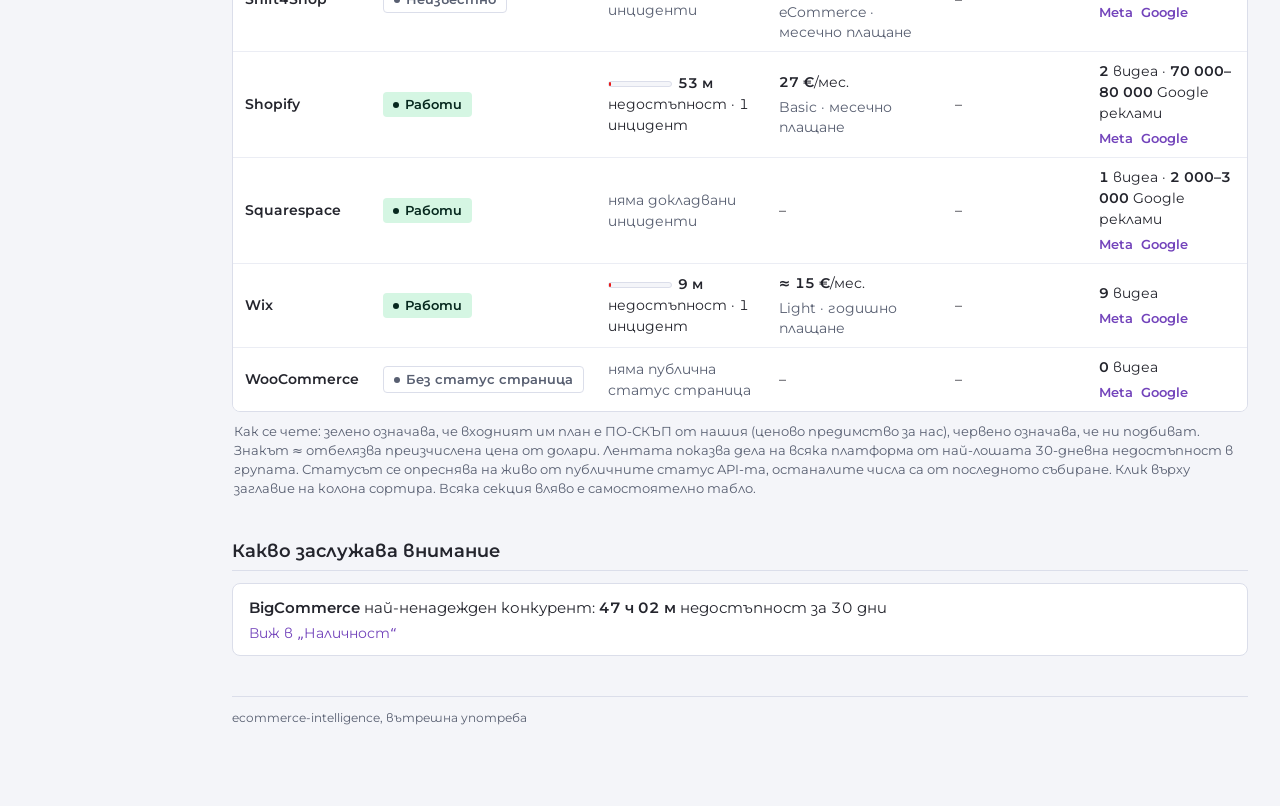
==== commit a08c6d4d: "chore: daily intel update [skip ci]" ====
--- a/reports/index.html
+++ b/reports/index.html
@@ -382,7 +382,7 @@
 		l-1.244-1.793h-0.401v1.731h-0.722V1.729h1.264c0.874,0,1.459,0.446,1.459,1.227c0,0.596-0.321,0.992-0.846,1.148l1.199,1.707
 		L197.389,5.979z M196.296,2.395h-0.554v1.229h0.51c0.479,0,0.771-0.194,0.771-0.616c0-0.426-0.258-0.625-0.728-0.625"/>
 </g>
-</svg></span><a class='sitem on' href='index.html'>Табло</a><a class='sitem' href='pricing.html'>Цени</a><a class='sitem' href='features.html'>Функционалности</a><a class='sitem' href='availability.html'>Наличност</a><a class='sitem' href='activity.html'>Пазарна активност</a><a class='sitem' href='social.html'>Социални и реклами</a><a class='sitem' href='saved.html'>Запазени</a><a class='sitem' href='sources.html'>Източници</a><button class=themebtn id=themebtn type=button><svg viewBox="0 0 24 24" fill="none" stroke="currentColor" stroke-width="2" stroke-linecap="round" stroke-linejoin="round"><path d="M12 3a6 6 0 0 0 9 9 9 9 0 1 1-9-9Z"/></svg><span class=tlab>Тъмна тема</span></button><div class=sfoot>ecommerce-intelligence<br>вътрешна употреба</div></aside><main class=main><div class=page-head><h1>Табло</h1><div class=meta>26.11.2026 18:53 ч. · статус на живо · дневно събиране</div></div><div class=tiles><div class=tile><div class='n'>7</div><div class=l>следени конкуренти</div></div><div class=tile><div class='n'>0</div><div class=l>влошени в момента</div></div><div class=tile><div class='n'>51 ч 40 м</div><div class=l>недостъпност при тях, 30 дни</div></div><div class=tile><div class='n'>0</div><div class=l>промени в планове</div></div><div class=tile><div class='n'>0</div><div class=l>промени по страници</div></div><div class=tile><div class='n'>149</div><div class=l>пазарни сигнали, 7 дни</div></div><div class=tile><div class='n'>–</div><div class=l>нашата входна цена (1 = най-евтина)</div></div></div><h2>Горещото сега</h2><div class=card data-tags='ai pricing payments migration tech retail platform prio'><button type=button class=favbtn data-fav="{&quot;u&quot;: &quot;https://github.com/medusajs/medusa/releases/tag/v2.23.0&quot;, &quot;t&quot;: &quot;v2.23.0: Express 5, React 19, Vite 8, Tailwind CSS 4&quot;, &quot;s&quot;: &quot;Medusa — Releases&quot;, &quot;d&quot;: &quot;20.11 11:52&quot;, &quot;g&quot;: [&quot;agent&quot;, &quot;api&quot;, &quot;billing&quot;, &quot;breaking&quot;, &quot;checkout&quot;, &quot;deprecation&quot;, &quot;migration&quot;, &quot;payments&quot;, &quot;plan&quot;, &quot;pricing&quot;, &quot;shipping&quot;, &quot;tax&quot;]}"><svg viewBox="0 0 24 24" fill="none" stroke="currentColor" stroke-width="2" stroke-linecap="round" stroke-linejoin="round"><path d="m19 21-7-4-7 4V5a2 2 0 0 1 2-2h10a2 2 0 0 1 2 2v16z"/></svg></button><span class=score>приоритет 35</span><a href='https://github.com/medusajs/medusa/releases/tag/v2.23.0' target=_blank>v2.23.0: Express 5, React 19, Vite 8, Tailwind CSS 4</a><div><span class=sig>agent</span><span class=sig>api</span><span class=sig>billing</span><span class=sig>breaking</span><span class=sig>checkout</span><span class=sig>deprecation</span><span class=sig>migration</span><span class=sig>payments</span><span class=sig>plan</span><span class=sig>pricing</span><span class=sig>shipping</span><span class=sig>tax</span></div><div class=row><span class=src>Medusa — Releases</span><span>20.11 11:52</span></div></div><div class=card data-tags='ai payments platform prio'><button type=button class=favbtn data-fav="{&quot;u&quot;: &quot;https://changelog.shopify.com/posts/get-more-evidence-for-chargebacks-on-agentic-orders&quot;, &quot;t&quot;: &quot;Get more evidence for chargebacks on Agentic orders&quot;, &quot;s&quot;: &quot;Shopify — Product &amp; Merchant&quot;, &quot;d&quot;: &quot;преди 23 ч.&quot;, &quot;g&quot;: [&quot;agent&quot;, &quot;ai&quot;, &quot;checkout&quot;, &quot;payments&quot;]}"><svg viewBox="0 0 24 24" fill="none" stroke="currentColor" stroke-width="2" stroke-linecap="round" stroke-linejoin="round"><path d="m19 21-7-4-7 4V5a2 2 0 0 1 2-2h10a2 2 0 0 1 2 2v16z"/></svg></button><span class=score>приоритет 21</span><span class=newmark>НОВО</span><a href='https://changelog.shopify.com/posts/get-more-evidence-for-chargebacks-on-agentic-orders' target=_blank>Get more evidence for chargebacks on Agentic orders</a><div><span class=sig>agent</span><span class=sig>ai</span><span class=sig>checkout</span><span class=sig>payments</span></div><div class=row><span class=src>Shopify — Product &amp; Merchant</span><span>преди 23 ч.</span></div></div><div class=card data-tags='ai payments migration community prio'><button type=button class=favbtn data-fav="{&quot;u&quot;: &quot;https://community.shopify.com/t/chatgpt-can-now-check-out-your-products-for-shoppers-and-its-on-by-default-for-many-stores/722140&quot;, &quot;t&quot;: &quot;ChatGPT can now check out your products for shoppers, and it&#x27;s on by default for many stores&quot;, &quot;s&quot;: &quot;Shopify Community&quot;, &quot;d&quot;: &quot;25.11 08:22&quot;, &quot;g&quot;: [&quot;agent&quot;, &quot;ai&quot;, &quot;checkout&quot;, &quot;migration&quot;]}"><svg viewBox="0 0 24 24" fill="none" stroke="currentColor" stroke-width="2" stroke-linecap="round" stroke-linejoin="round"><path d="m19 21-7-4-7 4V5a2 2 0 0 1 2-2h10a2 2 0 0 1 2 2v16z"/></svg></button><span class=score>приоритет 21</span><span class=newmark>НОВО</span><a href='https://community.shopify.com/t/chatgpt-can-now-check-out-your-products-for-shoppers-and-its-on-by-default-for-many-stores/722140' target=_blank>ChatGPT can now check out your products for shoppers, and it&#x27;s on by default for many stores</a><div><span class=sig>agent</span><span class=sig>ai</span><span class=sig>checkout</span><span class=sig>migration</span></div><div class=row><span class=src>Shopify Community</span><span>25.11 08:22</span></div></div><div class=card data-tags='payments migration tech retail platform prio'><button type=button class=favbtn data-fav="{&quot;u&quot;: &quot;https://github.com/medusajs/medusa/releases/tag/v2.23.1&quot;, &quot;t&quot;: &quot;v2.23.1: Shipping Validation, Auth Callback Hook, S3 Upload Hardening&quot;, &quot;s&quot;: &quot;Medusa — Releases&quot;, &quot;d&quot;: &quot;преди 1 ч.&quot;, &quot;g&quot;: [&quot;api&quot;, &quot;checkout&quot;, &quot;deprecation&quot;, &quot;graphql&quot;, &quot;migration&quot;, &quot;payments&quot;, &quot;shipping&quot;]}"><svg viewBox="0 0 24 24" fill="none" stroke="currentColor" stroke-width="2" stroke-linecap="round" stroke-linejoin="round"><path d="m19 21-7-4-7 4V5a2 2 0 0 1 2-2h10a2 2 0 0 1 2 2v16z"/></svg></button><span class=score>приоритет 20</span><span class=newmark>НОВО</span><a href='https://github.com/medusajs/medusa/releases/tag/v2.23.1' target=_blank>v2.23.1: Shipping Validation, Auth Callback Hook, S3 Upload Hardening</a><div><span class=sig>api</span><span class=sig>checkout</span><span class=sig>deprecation</span><span class=sig>graphql</span><span class=sig>migration</span><span class=sig>payments</span><span class=sig>shipping</span></div><div class=row><span class=src>Medusa — Releases</span><span>преди 1 ч.</span></div></div><div class=card data-tags='pricing payments migration tech retail community prio'><button type=button class=favbtn data-fav="{&quot;u&quot;: &quot;https://wordpress.org/support/topic/warning-notices-on-my-staging-site/&quot;, &quot;t&quot;: &quot;[WooCommerce] Warning notices on my staging site&quot;, &quot;s&quot;: &quot;WooCommerce Support Forum&quot;, &quot;d&quot;: &quot;21.11 22:13&quot;, &quot;g&quot;: [&quot;api&quot;, &quot;checkout&quot;, &quot;migration&quot;, &quot;payments&quot;, &quot;pricing&quot;, &quot;shipping&quot;, &quot;subscription&quot;, &quot;tax&quot;]}"><svg viewBox="0 0 24 24" fill="none" stroke="currentColor" stroke-width="2" stroke-linecap="round" stroke-linejoin="round"><path d="m19 21-7-4-7 4V5a2 2 0 0 1 2-2h10a2 2 0 0 1 2 2v16z"/></svg></button><span class=score>приоритет 20</span><a href='https://wordpress.org/support/topic/warning-notices-on-my-staging-site/' target=_blank>[WooCommerce] Warning notices on my staging site</a><div><span class=sig>api</span><span class=sig>checkout</span><span class=sig>migration</span><span class=sig>payments</span><span class=sig>pricing</span><span class=sig>shipping</span><span class=sig>subscription</span><span class=sig>tax</span></div><div class=row><span class=src>WooCommerce Support Forum</span><span>21.11 22:13</span></div></div><div class=card data-tags='ai payments newsletter prio'><button type=button class=favbtn data-fav="{&quot;u&quot;: &quot;https://www.shopifreaks.com/uks-fca-warns-tech-companies-and-social-platforms-that-ai-agents-moving-money-or-arranging-credit-may-need-its-authorization/&quot;, &quot;t&quot;: &quot;UK’s FCA warns tech companies and social platforms that AI agents moving money or arranging credit may need its authorization&quot;, &quot;s&quot;: &quot;Shopifreaks&quot;, &quot;d&quot;: &quot;преди 23 ч.&quot;, &quot;g&quot;: [&quot;agent&quot;, &quot;ai&quot;, &quot;payments&quot;]}"><svg viewBox="0 0 24 24" fill="none" stroke="currentColor" stroke-width="2" stroke-linecap="round" stroke-linejoin="round"><path d="m19 21-7-4-7 4V5a2 2 0 0 1 2-2h10a2 2 0 0 1 2 2v16z"/></svg></button><span class=score>приоритет 18</span><span class=newmark>НОВО</span><a href='https://www.shopifreaks.com/uks-fca-warns-tech-companies-and-social-platforms-that-ai-agents-moving-money-or-arranging-credit-may-need-its-authorization/' target=_blank>UK’s FCA warns tech companies and social platforms that AI agents moving money or arranging credit may need its authorization</a><div><span class=sig>agent</span><span class=sig>ai</span><span class=sig>payments</span></div><div class=row><span class=src>Shopifreaks</span><span>преди 23 ч.</span></div></div><a class='btn ghost' href='activity.html'>Отвори целия поток</a><h2>Конкурентите с един поглед</h2><div class=tablewrap><table class=dense><thead><tr><th>Платформа</th><th>Статус</th><th>Надеждност, 30 дни</th><th>Входен план на месец</th><th>Спрямо CloudCart</th><th>Маркетинг, 30 дни</th></tr></thead><tbody><tr class=ours><td class=vname><a href='#' target=_blank>CloudCart</a></td><td><span class='badge badge-ok' data-vendor='CloudCart'><span class=dt></span>Работи</span></td><td><span class=meter><i style='width:2%'></i></span><span class=cellmain><b>2 м</b> недостъпност · 1 инцидент</span></td><td>–</td><td><span class=pname>нашата база</span></td><td><span class=cellmain><b>0</b> видеа</span><div class='sub linkrow'><a href='https://www.facebook.com/ads/library/?active_status=all&amp;ad_type=all&amp;country=ALL&amp;view_all_page_id=568107196673063' target=_blank>Meta</a></div></td></tr><tr><td class=vname><a href='#' target=_blank>BigCommerce</a></td><td><span class='badge badge-ok' data-vendor='BigCommerce'><span class=dt></span>Работи</span></td><td><span class=meter><i style='width:100%'></i></span><span class=cellmain><b>50 ч 37 м</b> недостъпност · 4 инцидента</span></td><td>–</td><td>–</td><td><span class=cellmain><b>0</b> видеа</span><div class='sub linkrow'><a href='https://www.facebook.com/ads/library/?active_status=all&amp;ad_type=all&amp;country=ALL&amp;view_all_page_id=100064631536174' target=_blank>Meta</a><a href='https://adstransparency.google.com/?region=anywhere&amp;domain=bigcommerce.com' target=_blank>Google</a></div></td></tr><tr><td class=vname><a href='https://www.ecwid.com/pricing' target=_blank>Ecwid</a></td><td><span class='badge badge-ok' data-vendor='Ecwid'><span class=dt></span>Работи</span></td><td><span class=okmuted>няма докладвани инциденти</span></td><td><span class=cellmain><b>5 €</b>/мес.</span><div class=sub>Starter · годишно плащане</div></td><td>–</td><td><span class=cellmain><b>0</b> видеа</span><div class='sub linkrow'><a href='https://www.facebook.com/ads/library/?active_status=all&amp;ad_type=all&amp;country=ALL&amp;view_all_page_id=100064707518285' target=_blank>Meta</a><a href='https://adstransparency.google.com/?region=anywhere&amp;domain=ecwid.com' target=_blank>Google</a></div></td></tr><tr><td class=vname><a href='https://www.shift4shop.com/pricing.htm' target=_blank>Shift4Shop</a></td><td><span class='badge badge-na' data-vendor='Shift4Shop'><span class=dt></span>Неизвестно</span></td><td><span class=okmuted>няма докладвани инциденти</span></td><td><span class=cellmain><b>≈ 36 €</b>/мес.</span><div class=sub>End-to-End eCommerce · месечно плащане</div></td><td>–</td><td><span class=cellmain><b>0</b> видеа</span><div class='sub linkrow'><a href='https://www.facebook.com/ads/library/?active_status=all&amp;ad_type=all&amp;country=ALL&amp;view_all_page_id=61578480932403' target=_blank>Meta</a><a href='https://adstransparency.google.com/?region=anywhere&amp;domain=shift4shop.com' target=_blank>Google</a></div></td></tr><tr><td class=vname><a href='https://www.shopify.com/bg/pricing' target=_blank>Shopify</a></td><td><span class='badge badge-ok' data-vendor='Shopify'><span class=dt></span>Работи</span></td><td><span class=meter><i style='width:2%'></i></span><span class=cellmain><b>53 м</b> недостъпност · 1 инцидент</span></td><td><span class=cellmain><b>27 €</b>/мес.</span><div class=sub>Basic · месечно плащане</div></td><td>–</td><td><span class=cellmain><b>2</b> видеа · <b>70 000–80 000</b> Google реклами</span><div class='sub linkrow'><a href='https://www.facebook.com/ads/library/?active_status=all&amp;ad_type=all&amp;country=ALL&amp;view_all_page_id=100064482022452' target=_blank>Meta</a><a href='https://adstransparency.google.com/advertiser/AR01625195283841286145?region=anywhere' target=_blank>Google</a></div></td></tr><tr><td class=vname><a href='#' target=_blank>Squarespace</a></td><td><span class='badge badge-ok' data-vendor='Squarespace'><span class=dt></span>Работи</span></td><td><span class=okmuted>няма докладвани инциденти</span></td><td>–</td><td>–</td><td><span class=cellmain><b>1</b> видеа · <b>2 000–3 000</b> Google реклами</span><div class='sub linkrow'><a href='https://www.facebook.com/ads/library/?active_status=all&amp;ad_type=all&amp;country=ALL&amp;view_all_page_id=100064536500635' target=_blank>Meta</a><a href='https://adstransparency.google.com/advertiser/AR03332077890714992641?region=anywhere' target=_blank>Google</a></div></td></tr><tr><td class=vname><a href='https://www.wix.com/plans' target=_blank>Wix</a></td><td><span class='badge badge-ok' data-vendor='Wix'><span class=dt></span>Работи</span></td><td><span class=meter><i style='width:2%'></i></span><span class=cellmain><b>9 м</b> недостъпност · 1 инцидент</span></td><td><span class=cellmain><b>≈ 15 €</b>/мес.</span><div class=sub>Light · годишно плащане</div></td><td>–</td><td><span class=cellmain><b>8</b> видеа</span><div class='sub linkrow'><a href='https://www.facebook.com/ads/library/?active_status=all&amp;ad_type=all&amp;country=ALL&amp;view_all_page_id=100064617644523' target=_blank>Meta</a><a href='https://adstransparency.google.com/?region=anywhere&amp;domain=wix.com' target=_blank>Google</a></div></td></tr><tr><td class=vname><a href='https://woocommerce.com/pricing/' target=_blank>WooCommerce</a></td><td><span class='badge badge-na' data-vendor='WooCommerce'><span class=dt></span>Без статус страница</span></td><td><span class=okmuted>няма публична статус страница</span></td><td>–</td><td>–</td><td><span class=cellmain><b>0</b> видеа</span><div class='sub linkrow'><a href='https://www.facebook.com/ads/library/?active_status=all&amp;ad_type=all&amp;country=ALL&amp;view_all_page_id=154986584179' target=_blank>Meta</a><a href='https://adstransparency.google.com/advertiser/AR00942462403386277889?region=anywhere' target=_blank>Google</a></div></td></tr></tbody></table></div><div class=basis>Как се чете: зелено означава, че входният им план е ПО-СКЪП от нашия (ценово предимство за нас), червено означава, че ни подбиват. Знакът ≈ отбелязва преизчислена цена от долари. Лентата показва дела на всяка платформа от най-лошата 30-дневна недостъпност в групата. Статусът се опреснява на живо от публичните статус API-та, останалите числа са от последното събиране. Клик върху заглавие на колона сортира. Всяка секция вляво е самостоятелно табло.</div><h2>Какво заслужава внимание</h2><div class=card><span class=name>BigCommerce</span> <span class=cellmain>най-ненадежден конкурент: <b>50 ч 37 м</b> недостъпност за 30 дни</span><div class=sub><a href='availability.html'>Виж в „Наличност“</a></div></div><footer class=foot>ecommerce-intelligence, вътрешна употреба</footer></main></div><script>
+</svg></span><a class='sitem on' href='index.html'>Табло</a><a class='sitem' href='pricing.html'>Цени</a><a class='sitem' href='features.html'>Функционалности</a><a class='sitem' href='availability.html'>Наличност</a><a class='sitem' href='activity.html'>Пазарна активност</a><a class='sitem' href='social.html'>Социални и реклами</a><a class='sitem' href='saved.html'>Запазени</a><a class='sitem' href='sources.html'>Източници</a><button class=themebtn id=themebtn type=button><svg viewBox="0 0 24 24" fill="none" stroke="currentColor" stroke-width="2" stroke-linecap="round" stroke-linejoin="round"><path d="M12 3a6 6 0 0 0 9 9 9 9 0 1 1-9-9Z"/></svg><span class=tlab>Тъмна тема</span></button><div class=sfoot>ecommerce-intelligence<br>вътрешна употреба</div></aside><main class=main><div class=page-head><h1>Табло</h1><div class=meta>27.11.2026 18:39 ч. · статус на живо · дневно събиране</div></div><div class=tiles><div class=tile><div class='n'>7</div><div class=l>следени конкуренти</div></div><div class=tile><div class='n hot'>1</div><div class=l>влошени в момента</div></div><div class=tile><div class='n'>48 ч 05 м</div><div class=l>недостъпност при тях, 30 дни</div></div><div class=tile><div class='n'>0</div><div class=l>промени в планове</div></div><div class=tile><div class='n'>0</div><div class=l>промени по страници</div></div><div class=tile><div class='n'>130</div><div class=l>пазарни сигнали, 7 дни</div></div><div class=tile><div class='n'>–</div><div class=l>нашата входна цена (1 = най-евтина)</div></div></div><h2>Горещото сега</h2><div class=card data-tags='ai pricing payments tech retail community prio'><button type=button class=favbtn data-fav="{&quot;u&quot;: &quot;https://wordpress.org/support/topic/rest-api-key-add-key-malfunction/&quot;, &quot;t&quot;: &quot;[WooCommerce] REST API key [Add Key] malfunction&quot;, &quot;s&quot;: &quot;WooCommerce Support Forum&quot;, &quot;d&quot;: &quot;преди 8 ч.&quot;, &quot;g&quot;: [&quot;agent&quot;, &quot;ai&quot;, &quot;api&quot;, &quot;checkout&quot;, &quot;payments&quot;, &quot;pricing&quot;, &quot;shipping&quot;, &quot;tax&quot;]}"><svg viewBox="0 0 24 24" fill="none" stroke="currentColor" stroke-width="2" stroke-linecap="round" stroke-linejoin="round"><path d="m19 21-7-4-7 4V5a2 2 0 0 1 2-2h10a2 2 0 0 1 2 2v16z"/></svg></button><span class=score>приоритет 27</span><span class=newmark>НОВО</span><a href='https://wordpress.org/support/topic/rest-api-key-add-key-malfunction/' target=_blank>[WooCommerce] REST API key [Add Key] malfunction</a><div><span class=sig>agent</span><span class=sig>ai</span><span class=sig>api</span><span class=sig>checkout</span><span class=sig>payments</span><span class=sig>pricing</span><span class=sig>shipping</span><span class=sig>tax</span></div><div class=row><span class=src>WooCommerce Support Forum</span><span>преди 8 ч.</span></div></div><div class=card data-tags='pricing payments migration tech retail community prio'><button type=button class=favbtn data-fav="{&quot;u&quot;: &quot;https://community.shopify.com/t/shopify-markets-consistent-eu-vat-inclusive-pricing-and-b2b-vat-deduction-api-decimal-precision-limitation/723614&quot;, &quot;t&quot;: &quot;Shopify Markets: Consistent EU VAT-inclusive pricing and B2B VAT deduction – API decimal precision limitation&quot;, &quot;s&quot;: &quot;Shopify Community&quot;, &quot;d&quot;: &quot;преди 6 ч.&quot;, &quot;g&quot;: [&quot;api&quot;, &quot;b2b&quot;, &quot;graphql&quot;, &quot;migration&quot;, &quot;payments&quot;, &quot;plan&quot;, &quot;pricing&quot;, &quot;tax&quot;]}"><svg viewBox="0 0 24 24" fill="none" stroke="currentColor" stroke-width="2" stroke-linecap="round" stroke-linejoin="round"><path d="m19 21-7-4-7 4V5a2 2 0 0 1 2-2h10a2 2 0 0 1 2 2v16z"/></svg></button><span class=score>приоритет 21</span><span class=newmark>НОВО</span><a href='https://community.shopify.com/t/shopify-markets-consistent-eu-vat-inclusive-pricing-and-b2b-vat-deduction-api-decimal-precision-limitation/723614' target=_blank>Shopify Markets: Consistent EU VAT-inclusive pricing and B2B VAT deduction – API decimal precision limitation</a><div><span class=sig>api</span><span class=sig>b2b</span><span class=sig>graphql</span><span class=sig>migration</span><span class=sig>payments</span><span class=sig>plan</span><span class=sig>pricing</span><span class=sig>tax</span></div><div class=row><span class=src>Shopify Community</span><span>преди 6 ч.</span></div></div><div class=card data-tags='ai payments outage newsletter prio'><button type=button class=favbtn data-fav="{&quot;u&quot;: &quot;https://www.shopifreaks.com/meta-turned-down-the-uk-financial-conduct-authoritys-offer-to-test-its-muse-ai-agent-in-a-regulatory-sandbox-before-launch/&quot;, &quot;t&quot;: &quot;Meta turned down the UK Financial Conduct Authority’s offer to test its Muse AI agent in a regulatory sandbox before launch&quot;, &quot;s&quot;: &quot;Shopifreaks&quot;, &quot;d&quot;: &quot;преди 21 ч.&quot;, &quot;g&quot;: [&quot;agent&quot;, &quot;ai&quot;, &quot;outage&quot;, &quot;payments&quot;]}"><svg viewBox="0 0 24 24" fill="none" stroke="currentColor" stroke-width="2" stroke-linecap="round" stroke-linejoin="round"><path d="m19 21-7-4-7 4V5a2 2 0 0 1 2-2h10a2 2 0 0 1 2 2v16z"/></svg></button><span class=score>приоритет 21</span><span class=newmark>НОВО</span><a href='https://www.shopifreaks.com/meta-turned-down-the-uk-financial-conduct-authoritys-offer-to-test-its-muse-ai-agent-in-a-regulatory-sandbox-before-launch/' target=_blank>Meta turned down the UK Financial Conduct Authority’s offer to test its Muse AI agent in a regulatory sandbox before launch</a><div><span class=sig>agent</span><span class=sig>ai</span><span class=sig>outage</span><span class=sig>payments</span></div><div class=row><span class=src>Shopifreaks</span><span>преди 21 ч.</span></div></div><div class=card data-tags='ai payments platform prio'><button type=button class=favbtn data-fav="{&quot;u&quot;: &quot;https://changelog.shopify.com/posts/get-more-evidence-for-chargebacks-on-agentic-orders&quot;, &quot;t&quot;: &quot;Get more evidence for chargebacks on Agentic orders&quot;, &quot;s&quot;: &quot;Shopify — Product &amp; Merchant&quot;, &quot;d&quot;: &quot;25.11 19:00&quot;, &quot;g&quot;: [&quot;agent&quot;, &quot;ai&quot;, &quot;checkout&quot;, &quot;payments&quot;]}"><svg viewBox="0 0 24 24" fill="none" stroke="currentColor" stroke-width="2" stroke-linecap="round" stroke-linejoin="round"><path d="m19 21-7-4-7 4V5a2 2 0 0 1 2-2h10a2 2 0 0 1 2 2v16z"/></svg></button><span class=score>приоритет 21</span><span class=newmark>НОВО</span><a href='https://changelog.shopify.com/posts/get-more-evidence-for-chargebacks-on-agentic-orders' target=_blank>Get more evidence for chargebacks on Agentic orders</a><div><span class=sig>agent</span><span class=sig>ai</span><span class=sig>checkout</span><span class=sig>payments</span></div><div class=row><span class=src>Shopify — Product &amp; Merchant</span><span>25.11 19:00</span></div></div><div class=card data-tags='ai pricing payments retail community prio'><button type=button class=favbtn data-fav="{&quot;u&quot;: &quot;https://community.shopify.com/t/ai-customer-support-vs-ai-sales-assistance-are-we-measuring-the-wrong-things/723611&quot;, &quot;t&quot;: &quot;AI Customer Support vs. AI Sales Assistance: Are We Measuring the Wrong Things?&quot;, &quot;s&quot;: &quot;Shopify Community&quot;, &quot;d&quot;: &quot;преди 6 ч.&quot;, &quot;g&quot;: [&quot;agent&quot;, &quot;ai&quot;, &quot;checkout&quot;, &quot;cost&quot;, &quot;shipping&quot;]}"><svg viewBox="0 0 24 24" fill="none" stroke="currentColor" stroke-width="2" stroke-linecap="round" stroke-linejoin="round"><path d="m19 21-7-4-7 4V5a2 2 0 0 1 2-2h10a2 2 0 0 1 2 2v16z"/></svg></button><span class=score>приоритет 20</span><span class=newmark>НОВО</span><a href='https://community.shopify.com/t/ai-customer-support-vs-ai-sales-assistance-are-we-measuring-the-wrong-things/723611' target=_blank>AI Customer Support vs. AI Sales Assistance: Are We Measuring the Wrong Things?</a><div><span class=sig>agent</span><span class=sig>ai</span><span class=sig>checkout</span><span class=sig>cost</span><span class=sig>shipping</span></div><div class=row><span class=src>Shopify Community</span><span>преди 6 ч.</span></div></div><div class=card data-tags='payments migration tech retail platform prio'><button type=button class=favbtn data-fav="{&quot;u&quot;: &quot;https://github.com/medusajs/medusa/releases/tag/v2.23.1&quot;, &quot;t&quot;: &quot;v2.23.1: Shipping Validation, Auth Callback Hook, S3 Upload Hardening&quot;, &quot;s&quot;: &quot;Medusa — Releases&quot;, &quot;d&quot;: &quot;26.11 17:08&quot;, &quot;g&quot;: [&quot;api&quot;, &quot;checkout&quot;, &quot;deprecation&quot;, &quot;graphql&quot;, &quot;migration&quot;, &quot;payments&quot;, &quot;shipping&quot;]}"><svg viewBox="0 0 24 24" fill="none" stroke="currentColor" stroke-width="2" stroke-linecap="round" stroke-linejoin="round"><path d="m19 21-7-4-7 4V5a2 2 0 0 1 2-2h10a2 2 0 0 1 2 2v16z"/></svg></button><span class=score>приоритет 20</span><span class=newmark>НОВО</span><a href='https://github.com/medusajs/medusa/releases/tag/v2.23.1' target=_blank>v2.23.1: Shipping Validation, Auth Callback Hook, S3 Upload Hardening</a><div><span class=sig>api</span><span class=sig>checkout</span><span class=sig>deprecation</span><span class=sig>graphql</span><span class=sig>migration</span><span class=sig>payments</span><span class=sig>shipping</span></div><div class=row><span class=src>Medusa — Releases</span><span>26.11 17:08</span></div></div><a class='btn ghost' href='activity.html'>Отвори целия поток</a><h2>Конкурентите с един поглед</h2><div class=tablewrap><table class=dense><thead><tr><th>Платформа</th><th>Статус</th><th>Надеждност, 30 дни</th><th>Входен план на месец</th><th>Спрямо CloudCart</th><th>Маркетинг, 30 дни</th></tr></thead><tbody><tr class=ours><td class=vname><a href='#' target=_blank>CloudCart</a></td><td><span class='badge badge-ok' data-vendor='CloudCart'><span class=dt></span>Работи</span></td><td><span class=meter><i style='width:2%'></i></span><span class=cellmain><b>2 м</b> недостъпност · 1 инцидент</span></td><td>–</td><td><span class=pname>нашата база</span></td><td><span class=cellmain><b>0</b> видеа</span><div class='sub linkrow'><a href='https://www.facebook.com/ads/library/?active_status=all&amp;ad_type=all&amp;country=ALL&amp;view_all_page_id=568107196673063' target=_blank>Meta</a></div></td></tr><tr><td class=vname><a href='#' target=_blank>BigCommerce</a></td><td><span class='badge badge-warn' data-vendor='BigCommerce'><span class=dt></span>Влошено</span></td><td><span class=meter><i style='width:100%'></i></span><span class=cellmain><b>47 ч 02 м</b> недостъпност · 8 инцидента</span></td><td>–</td><td>–</td><td><span class=cellmain><b>0</b> видеа</span><div class='sub linkrow'><a href='https://www.facebook.com/ads/library/?active_status=all&amp;ad_type=all&amp;country=ALL&amp;view_all_page_id=100064631536174' target=_blank>Meta</a><a href='https://adstransparency.google.com/?region=anywhere&amp;domain=bigcommerce.com' target=_blank>Google</a></div></td></tr><tr><td class=vname><a href='https://www.ecwid.com/pricing' target=_blank>Ecwid</a></td><td><span class='badge badge-ok' data-vendor='Ecwid'><span class=dt></span>Работи</span></td><td><span class=okmuted>няма докладвани инциденти</span></td><td><span class=cellmain><b>5 €</b>/мес.</span><div class=sub>Starter · годишно плащане</div></td><td>–</td><td><span class=cellmain><b>0</b> видеа</span><div class='sub linkrow'><a href='https://www.facebook.com/ads/library/?active_status=all&amp;ad_type=all&amp;country=ALL&amp;view_all_page_id=100064707518285' target=_blank>Meta</a><a href='https://adstransparency.google.com/?region=anywhere&amp;domain=ecwid.com' target=_blank>Google</a></div></td></tr><tr><td class=vname><a href='https://www.shift4shop.com/pricing.htm' target=_blank>Shift4Shop</a></td><td><span class='badge badge-na' data-vendor='Shift4Shop'><span class=dt></span>Неизвестно</span></td><td><span class=okmuted>няма докладвани инциденти</span></td><td><span class=cellmain><b>≈ 36 €</b>/мес.</span><div class=sub>End-to-End eCommerce · месечно плащане</div></td><td>–</td><td><span class=cellmain><b>0</b> видеа</span><div class='sub linkrow'><a href='https://www.facebook.com/ads/library/?active_status=all&amp;ad_type=all&amp;country=ALL&amp;view_all_page_id=61578480932403' target=_blank>Meta</a><a href='https://adstransparency.google.com/?region=anywhere&amp;domain=shift4shop.com' target=_blank>Google</a></div></td></tr><tr><td class=vname><a href='https://www.shopify.com/bg/pricing' target=_blank>Shopify</a></td><td><span class='badge badge-ok' data-vendor='Shopify'><span class=dt></span>Работи</span></td><td><span class=meter><i style='width:2%'></i></span><span class=cellmain><b>53 м</b> недостъпност · 1 инцидент</span></td><td><span class=cellmain><b>27 €</b>/мес.</span><div class=sub>Basic · месечно плащане</div></td><td>–</td><td><span class=cellmain><b>2</b> видеа · <b>70 000–80 000</b> Google реклами</span><div class='sub linkrow'><a href='https://www.facebook.com/ads/library/?active_status=all&amp;ad_type=all&amp;country=ALL&amp;view_all_page_id=100064482022452' target=_blank>Meta</a><a href='https://adstransparency.google.com/advertiser/AR01625195283841286145?region=anywhere' target=_blank>Google</a></div></td></tr><tr><td class=vname><a href='#' target=_blank>Squarespace</a></td><td><span class='badge badge-ok' data-vendor='Squarespace'><span class=dt></span>Работи</span></td><td><span class=okmuted>няма докладвани инциденти</span></td><td>–</td><td>–</td><td><span class=cellmain><b>1</b> видеа · <b>2 000–3 000</b> Google реклами</span><div class='sub linkrow'><a href='https://www.facebook.com/ads/library/?active_status=all&amp;ad_type=all&amp;country=ALL&amp;view_all_page_id=100064536500635' target=_blank>Meta</a><a href='https://adstransparency.google.com/advertiser/AR03332077890714992641?region=anywhere' target=_blank>Google</a></div></td></tr><tr><td class=vname><a href='https://www.wix.com/plans' target=_blank>Wix</a></td><td><span class='badge badge-ok' data-vendor='Wix'><span class=dt></span>Работи</span></td><td><span class=meter><i style='width:2%'></i></span><span class=cellmain><b>9 м</b> недостъпност · 1 инцидент</span></td><td><span class=cellmain><b>≈ 15 €</b>/мес.</span><div class=sub>Light · годишно плащане</div></td><td>–</td><td><span class=cellmain><b>9</b> видеа</span><div class='sub linkrow'><a href='https://www.facebook.com/ads/library/?active_status=all&amp;ad_type=all&amp;country=ALL&amp;view_all_page_id=100064617644523' target=_blank>Meta</a><a href='https://adstransparency.google.com/?region=anywhere&amp;domain=wix.com' target=_blank>Google</a></div></td></tr><tr><td class=vname><a href='https://woocommerce.com/pricing/' target=_blank>WooCommerce</a></td><td><span class='badge badge-na' data-vendor='WooCommerce'><span class=dt></span>Без статус страница</span></td><td><span class=okmuted>няма публична статус страница</span></td><td>–</td><td>–</td><td><span class=cellmain><b>0</b> видеа</span><div class='sub linkrow'><a href='https://www.facebook.com/ads/library/?active_status=all&amp;ad_type=all&amp;country=ALL&amp;view_all_page_id=154986584179' target=_blank>Meta</a><a href='https://adstransparency.google.com/advertiser/AR00942462403386277889?region=anywhere' target=_blank>Google</a></div></td></tr></tbody></table></div><div class=basis>Как се чете: зелено означава, че входният им план е ПО-СКЪП от нашия (ценово предимство за нас), червено означава, че ни подбиват. Знакът ≈ отбелязва преизчислена цена от долари. Лентата показва дела на всяка платформа от най-лошата 30-дневна недостъпност в групата. Статусът се опреснява на живо от публичните статус API-та, останалите числа са от последното събиране. Клик върху заглавие на колона сортира. Всяка секция вляво е самостоятелно табло.</div><h2>Какво заслужава внимание</h2><div class=card><span class=name>BigCommerce</span> <span class=cellmain>най-ненадежден конкурент: <b>47 ч 02 м</b> недостъпност за 30 дни</span><div class=sub><a href='availability.html'>Виж в „Наличност“</a></div></div><footer class=foot>ecommerce-intelligence, вътрешна употреба</footer></main></div><script>
 var tb=document.getElementById('themebtn');
 if(tb){tb.addEventListener('click',function(){
 var r=document.documentElement,
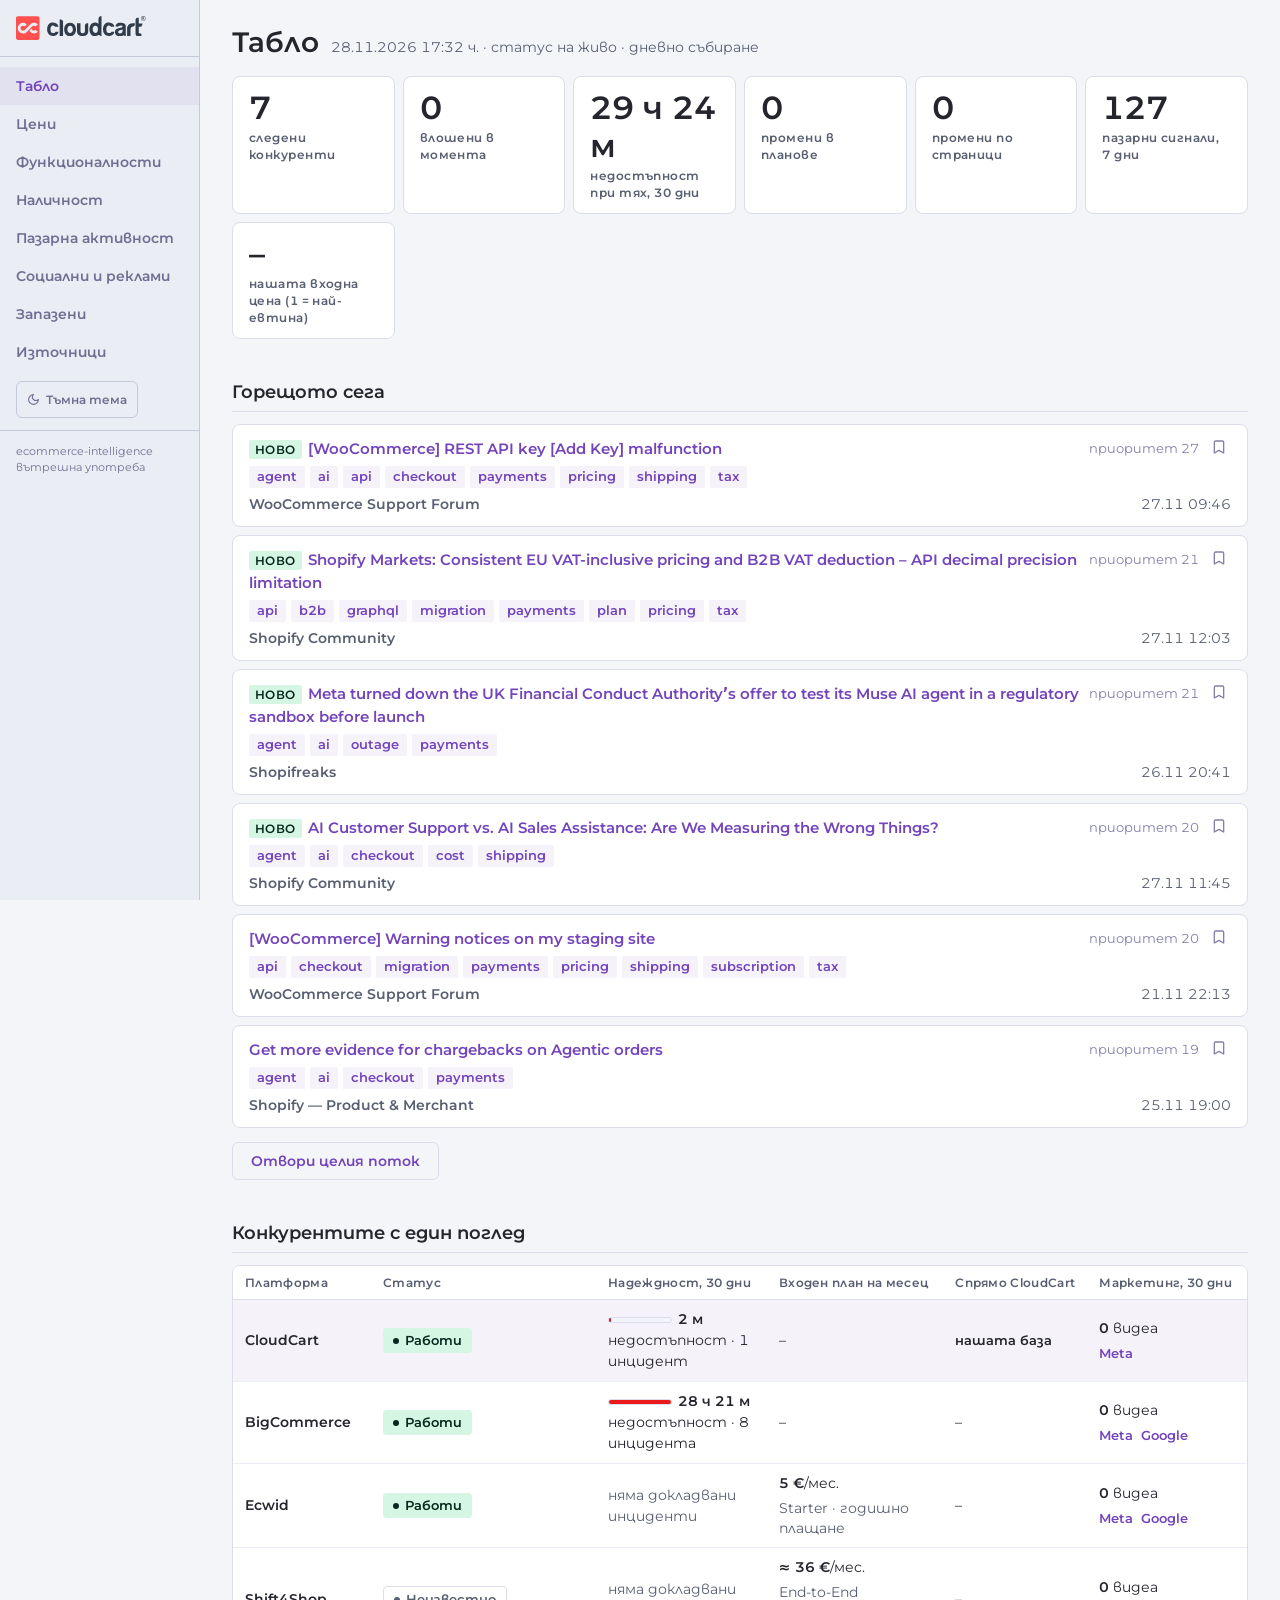
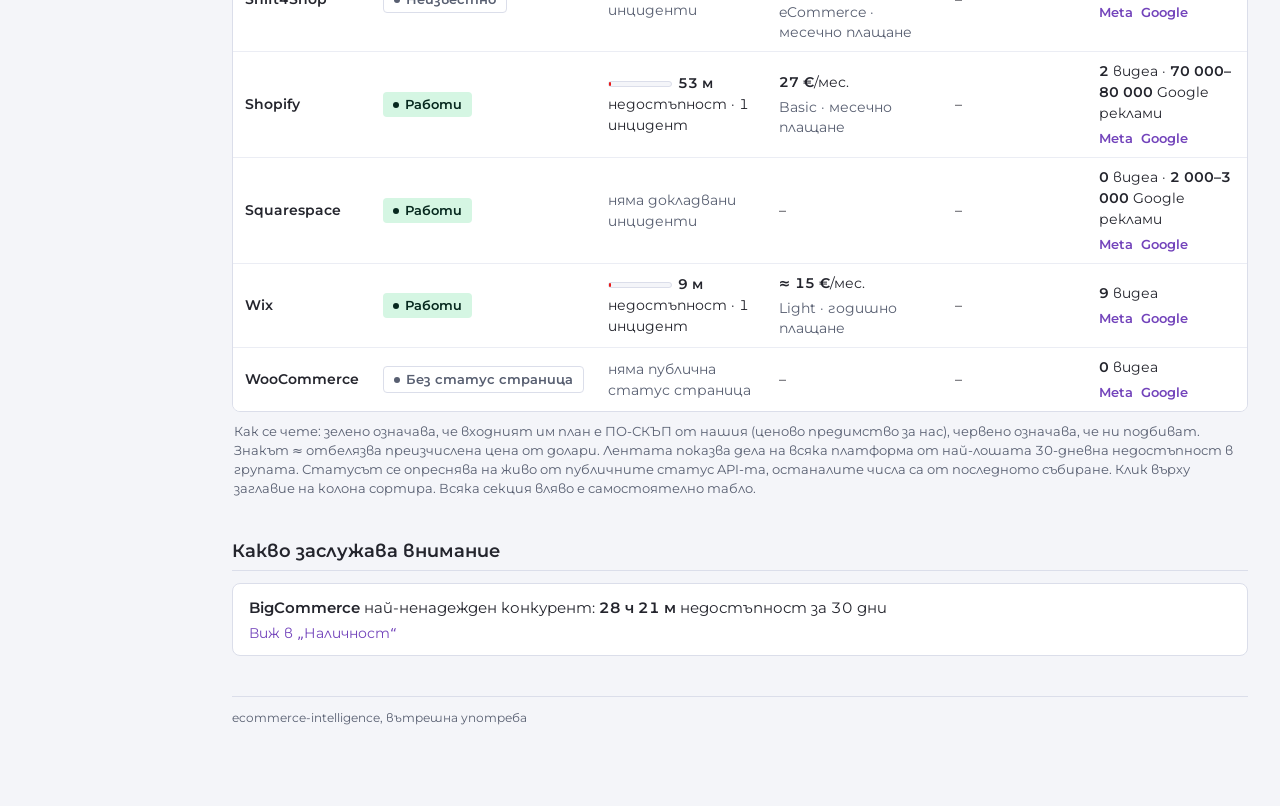
==== commit 82a9c3a2: "chore: daily intel update [skip ci]" ====
--- a/reports/index.html
+++ b/reports/index.html
@@ -382,7 +382,7 @@
 		l-1.244-1.793h-0.401v1.731h-0.722V1.729h1.264c0.874,0,1.459,0.446,1.459,1.227c0,0.596-0.321,0.992-0.846,1.148l1.199,1.707
 		L197.389,5.979z M196.296,2.395h-0.554v1.229h0.51c0.479,0,0.771-0.194,0.771-0.616c0-0.426-0.258-0.625-0.728-0.625"/>
 </g>
-</svg></span><a class='sitem on' href='index.html'>Табло</a><a class='sitem' href='pricing.html'>Цени</a><a class='sitem' href='features.html'>Функционалности</a><a class='sitem' href='availability.html'>Наличност</a><a class='sitem' href='activity.html'>Пазарна активност</a><a class='sitem' href='social.html'>Социални и реклами</a><a class='sitem' href='saved.html'>Запазени</a><a class='sitem' href='sources.html'>Източници</a><button class=themebtn id=themebtn type=button><svg viewBox="0 0 24 24" fill="none" stroke="currentColor" stroke-width="2" stroke-linecap="round" stroke-linejoin="round"><path d="M12 3a6 6 0 0 0 9 9 9 9 0 1 1-9-9Z"/></svg><span class=tlab>Тъмна тема</span></button><div class=sfoot>ecommerce-intelligence<br>вътрешна употреба</div></aside><main class=main><div class=page-head><h1>Табло</h1><div class=meta>27.11.2026 18:39 ч. · статус на живо · дневно събиране</div></div><div class=tiles><div class=tile><div class='n'>7</div><div class=l>следени конкуренти</div></div><div class=tile><div class='n hot'>1</div><div class=l>влошени в момента</div></div><div class=tile><div class='n'>48 ч 05 м</div><div class=l>недостъпност при тях, 30 дни</div></div><div class=tile><div class='n'>0</div><div class=l>промени в планове</div></div><div class=tile><div class='n'>0</div><div class=l>промени по страници</div></div><div class=tile><div class='n'>130</div><div class=l>пазарни сигнали, 7 дни</div></div><div class=tile><div class='n'>–</div><div class=l>нашата входна цена (1 = най-евтина)</div></div></div><h2>Горещото сега</h2><div class=card data-tags='ai pricing payments tech retail community prio'><button type=button class=favbtn data-fav="{&quot;u&quot;: &quot;https://wordpress.org/support/topic/rest-api-key-add-key-malfunction/&quot;, &quot;t&quot;: &quot;[WooCommerce] REST API key [Add Key] malfunction&quot;, &quot;s&quot;: &quot;WooCommerce Support Forum&quot;, &quot;d&quot;: &quot;преди 8 ч.&quot;, &quot;g&quot;: [&quot;agent&quot;, &quot;ai&quot;, &quot;api&quot;, &quot;checkout&quot;, &quot;payments&quot;, &quot;pricing&quot;, &quot;shipping&quot;, &quot;tax&quot;]}"><svg viewBox="0 0 24 24" fill="none" stroke="currentColor" stroke-width="2" stroke-linecap="round" stroke-linejoin="round"><path d="m19 21-7-4-7 4V5a2 2 0 0 1 2-2h10a2 2 0 0 1 2 2v16z"/></svg></button><span class=score>приоритет 27</span><span class=newmark>НОВО</span><a href='https://wordpress.org/support/topic/rest-api-key-add-key-malfunction/' target=_blank>[WooCommerce] REST API key [Add Key] malfunction</a><div><span class=sig>agent</span><span class=sig>ai</span><span class=sig>api</span><span class=sig>checkout</span><span class=sig>payments</span><span class=sig>pricing</span><span class=sig>shipping</span><span class=sig>tax</span></div><div class=row><span class=src>WooCommerce Support Forum</span><span>преди 8 ч.</span></div></div><div class=card data-tags='pricing payments migration tech retail community prio'><button type=button class=favbtn data-fav="{&quot;u&quot;: &quot;https://community.shopify.com/t/shopify-markets-consistent-eu-vat-inclusive-pricing-and-b2b-vat-deduction-api-decimal-precision-limitation/723614&quot;, &quot;t&quot;: &quot;Shopify Markets: Consistent EU VAT-inclusive pricing and B2B VAT deduction – API decimal precision limitation&quot;, &quot;s&quot;: &quot;Shopify Community&quot;, &quot;d&quot;: &quot;преди 6 ч.&quot;, &quot;g&quot;: [&quot;api&quot;, &quot;b2b&quot;, &quot;graphql&quot;, &quot;migration&quot;, &quot;payments&quot;, &quot;plan&quot;, &quot;pricing&quot;, &quot;tax&quot;]}"><svg viewBox="0 0 24 24" fill="none" stroke="currentColor" stroke-width="2" stroke-linecap="round" stroke-linejoin="round"><path d="m19 21-7-4-7 4V5a2 2 0 0 1 2-2h10a2 2 0 0 1 2 2v16z"/></svg></button><span class=score>приоритет 21</span><span class=newmark>НОВО</span><a href='https://community.shopify.com/t/shopify-markets-consistent-eu-vat-inclusive-pricing-and-b2b-vat-deduction-api-decimal-precision-limitation/723614' target=_blank>Shopify Markets: Consistent EU VAT-inclusive pricing and B2B VAT deduction – API decimal precision limitation</a><div><span class=sig>api</span><span class=sig>b2b</span><span class=sig>graphql</span><span class=sig>migration</span><span class=sig>payments</span><span class=sig>plan</span><span class=sig>pricing</span><span class=sig>tax</span></div><div class=row><span class=src>Shopify Community</span><span>преди 6 ч.</span></div></div><div class=card data-tags='ai payments outage newsletter prio'><button type=button class=favbtn data-fav="{&quot;u&quot;: &quot;https://www.shopifreaks.com/meta-turned-down-the-uk-financial-conduct-authoritys-offer-to-test-its-muse-ai-agent-in-a-regulatory-sandbox-before-launch/&quot;, &quot;t&quot;: &quot;Meta turned down the UK Financial Conduct Authority’s offer to test its Muse AI agent in a regulatory sandbox before launch&quot;, &quot;s&quot;: &quot;Shopifreaks&quot;, &quot;d&quot;: &quot;преди 21 ч.&quot;, &quot;g&quot;: [&quot;agent&quot;, &quot;ai&quot;, &quot;outage&quot;, &quot;payments&quot;]}"><svg viewBox="0 0 24 24" fill="none" stroke="currentColor" stroke-width="2" stroke-linecap="round" stroke-linejoin="round"><path d="m19 21-7-4-7 4V5a2 2 0 0 1 2-2h10a2 2 0 0 1 2 2v16z"/></svg></button><span class=score>приоритет 21</span><span class=newmark>НОВО</span><a href='https://www.shopifreaks.com/meta-turned-down-the-uk-financial-conduct-authoritys-offer-to-test-its-muse-ai-agent-in-a-regulatory-sandbox-before-launch/' target=_blank>Meta turned down the UK Financial Conduct Authority’s offer to test its Muse AI agent in a regulatory sandbox before launch</a><div><span class=sig>agent</span><span class=sig>ai</span><span class=sig>outage</span><span class=sig>payments</span></div><div class=row><span class=src>Shopifreaks</span><span>преди 21 ч.</span></div></div><div class=card data-tags='ai payments platform prio'><button type=button class=favbtn data-fav="{&quot;u&quot;: &quot;https://changelog.shopify.com/posts/get-more-evidence-for-chargebacks-on-agentic-orders&quot;, &quot;t&quot;: &quot;Get more evidence for chargebacks on Agentic orders&quot;, &quot;s&quot;: &quot;Shopify — Product &amp; Merchant&quot;, &quot;d&quot;: &quot;25.11 19:00&quot;, &quot;g&quot;: [&quot;agent&quot;, &quot;ai&quot;, &quot;checkout&quot;, &quot;payments&quot;]}"><svg viewBox="0 0 24 24" fill="none" stroke="currentColor" stroke-width="2" stroke-linecap="round" stroke-linejoin="round"><path d="m19 21-7-4-7 4V5a2 2 0 0 1 2-2h10a2 2 0 0 1 2 2v16z"/></svg></button><span class=score>приоритет 21</span><span class=newmark>НОВО</span><a href='https://changelog.shopify.com/posts/get-more-evidence-for-chargebacks-on-agentic-orders' target=_blank>Get more evidence for chargebacks on Agentic orders</a><div><span class=sig>agent</span><span class=sig>ai</span><span class=sig>checkout</span><span class=sig>payments</span></div><div class=row><span class=src>Shopify — Product &amp; Merchant</span><span>25.11 19:00</span></div></div><div class=card data-tags='ai pricing payments retail community prio'><button type=button class=favbtn data-fav="{&quot;u&quot;: &quot;https://community.shopify.com/t/ai-customer-support-vs-ai-sales-assistance-are-we-measuring-the-wrong-things/723611&quot;, &quot;t&quot;: &quot;AI Customer Support vs. AI Sales Assistance: Are We Measuring the Wrong Things?&quot;, &quot;s&quot;: &quot;Shopify Community&quot;, &quot;d&quot;: &quot;преди 6 ч.&quot;, &quot;g&quot;: [&quot;agent&quot;, &quot;ai&quot;, &quot;checkout&quot;, &quot;cost&quot;, &quot;shipping&quot;]}"><svg viewBox="0 0 24 24" fill="none" stroke="currentColor" stroke-width="2" stroke-linecap="round" stroke-linejoin="round"><path d="m19 21-7-4-7 4V5a2 2 0 0 1 2-2h10a2 2 0 0 1 2 2v16z"/></svg></button><span class=score>приоритет 20</span><span class=newmark>НОВО</span><a href='https://community.shopify.com/t/ai-customer-support-vs-ai-sales-assistance-are-we-measuring-the-wrong-things/723611' target=_blank>AI Customer Support vs. AI Sales Assistance: Are We Measuring the Wrong Things?</a><div><span class=sig>agent</span><span class=sig>ai</span><span class=sig>checkout</span><span class=sig>cost</span><span class=sig>shipping</span></div><div class=row><span class=src>Shopify Community</span><span>преди 6 ч.</span></div></div><div class=card data-tags='payments migration tech retail platform prio'><button type=button class=favbtn data-fav="{&quot;u&quot;: &quot;https://github.com/medusajs/medusa/releases/tag/v2.23.1&quot;, &quot;t&quot;: &quot;v2.23.1: Shipping Validation, Auth Callback Hook, S3 Upload Hardening&quot;, &quot;s&quot;: &quot;Medusa — Releases&quot;, &quot;d&quot;: &quot;26.11 17:08&quot;, &quot;g&quot;: [&quot;api&quot;, &quot;checkout&quot;, &quot;deprecation&quot;, &quot;graphql&quot;, &quot;migration&quot;, &quot;payments&quot;, &quot;shipping&quot;]}"><svg viewBox="0 0 24 24" fill="none" stroke="currentColor" stroke-width="2" stroke-linecap="round" stroke-linejoin="round"><path d="m19 21-7-4-7 4V5a2 2 0 0 1 2-2h10a2 2 0 0 1 2 2v16z"/></svg></button><span class=score>приоритет 20</span><span class=newmark>НОВО</span><a href='https://github.com/medusajs/medusa/releases/tag/v2.23.1' target=_blank>v2.23.1: Shipping Validation, Auth Callback Hook, S3 Upload Hardening</a><div><span class=sig>api</span><span class=sig>checkout</span><span class=sig>deprecation</span><span class=sig>graphql</span><span class=sig>migration</span><span class=sig>payments</span><span class=sig>shipping</span></div><div class=row><span class=src>Medusa — Releases</span><span>26.11 17:08</span></div></div><a class='btn ghost' href='activity.html'>Отвори целия поток</a><h2>Конкурентите с един поглед</h2><div class=tablewrap><table class=dense><thead><tr><th>Платформа</th><th>Статус</th><th>Надеждност, 30 дни</th><th>Входен план на месец</th><th>Спрямо CloudCart</th><th>Маркетинг, 30 дни</th></tr></thead><tbody><tr class=ours><td class=vname><a href='#' target=_blank>CloudCart</a></td><td><span class='badge badge-ok' data-vendor='CloudCart'><span class=dt></span>Работи</span></td><td><span class=meter><i style='width:2%'></i></span><span class=cellmain><b>2 м</b> недостъпност · 1 инцидент</span></td><td>–</td><td><span class=pname>нашата база</span></td><td><span class=cellmain><b>0</b> видеа</span><div class='sub linkrow'><a href='https://www.facebook.com/ads/library/?active_status=all&amp;ad_type=all&amp;country=ALL&amp;view_all_page_id=568107196673063' target=_blank>Meta</a></div></td></tr><tr><td class=vname><a href='#' target=_blank>BigCommerce</a></td><td><span class='badge badge-warn' data-vendor='BigCommerce'><span class=dt></span>Влошено</span></td><td><span class=meter><i style='width:100%'></i></span><span class=cellmain><b>47 ч 02 м</b> недостъпност · 8 инцидента</span></td><td>–</td><td>–</td><td><span class=cellmain><b>0</b> видеа</span><div class='sub linkrow'><a href='https://www.facebook.com/ads/library/?active_status=all&amp;ad_type=all&amp;country=ALL&amp;view_all_page_id=100064631536174' target=_blank>Meta</a><a href='https://adstransparency.google.com/?region=anywhere&amp;domain=bigcommerce.com' target=_blank>Google</a></div></td></tr><tr><td class=vname><a href='https://www.ecwid.com/pricing' target=_blank>Ecwid</a></td><td><span class='badge badge-ok' data-vendor='Ecwid'><span class=dt></span>Работи</span></td><td><span class=okmuted>няма докладвани инциденти</span></td><td><span class=cellmain><b>5 €</b>/мес.</span><div class=sub>Starter · годишно плащане</div></td><td>–</td><td><span class=cellmain><b>0</b> видеа</span><div class='sub linkrow'><a href='https://www.facebook.com/ads/library/?active_status=all&amp;ad_type=all&amp;country=ALL&amp;view_all_page_id=100064707518285' target=_blank>Meta</a><a href='https://adstransparency.google.com/?region=anywhere&amp;domain=ecwid.com' target=_blank>Google</a></div></td></tr><tr><td class=vname><a href='https://www.shift4shop.com/pricing.htm' target=_blank>Shift4Shop</a></td><td><span class='badge badge-na' data-vendor='Shift4Shop'><span class=dt></span>Неизвестно</span></td><td><span class=okmuted>няма докладвани инциденти</span></td><td><span class=cellmain><b>≈ 36 €</b>/мес.</span><div class=sub>End-to-End eCommerce · месечно плащане</div></td><td>–</td><td><span class=cellmain><b>0</b> видеа</span><div class='sub linkrow'><a href='https://www.facebook.com/ads/library/?active_status=all&amp;ad_type=all&amp;country=ALL&amp;view_all_page_id=61578480932403' target=_blank>Meta</a><a href='https://adstransparency.google.com/?region=anywhere&amp;domain=shift4shop.com' target=_blank>Google</a></div></td></tr><tr><td class=vname><a href='https://www.shopify.com/bg/pricing' target=_blank>Shopify</a></td><td><span class='badge badge-ok' data-vendor='Shopify'><span class=dt></span>Работи</span></td><td><span class=meter><i style='width:2%'></i></span><span class=cellmain><b>53 м</b> недостъпност · 1 инцидент</span></td><td><span class=cellmain><b>27 €</b>/мес.</span><div class=sub>Basic · месечно плащане</div></td><td>–</td><td><span class=cellmain><b>2</b> видеа · <b>70 000–80 000</b> Google реклами</span><div class='sub linkrow'><a href='https://www.facebook.com/ads/library/?active_status=all&amp;ad_type=all&amp;country=ALL&amp;view_all_page_id=100064482022452' target=_blank>Meta</a><a href='https://adstransparency.google.com/advertiser/AR01625195283841286145?region=anywhere' target=_blank>Google</a></div></td></tr><tr><td class=vname><a href='#' target=_blank>Squarespace</a></td><td><span class='badge badge-ok' data-vendor='Squarespace'><span class=dt></span>Работи</span></td><td><span class=okmuted>няма докладвани инциденти</span></td><td>–</td><td>–</td><td><span class=cellmain><b>1</b> видеа · <b>2 000–3 000</b> Google реклами</span><div class='sub linkrow'><a href='https://www.facebook.com/ads/library/?active_status=all&amp;ad_type=all&amp;country=ALL&amp;view_all_page_id=100064536500635' target=_blank>Meta</a><a href='https://adstransparency.google.com/advertiser/AR03332077890714992641?region=anywhere' target=_blank>Google</a></div></td></tr><tr><td class=vname><a href='https://www.wix.com/plans' target=_blank>Wix</a></td><td><span class='badge badge-ok' data-vendor='Wix'><span class=dt></span>Работи</span></td><td><span class=meter><i style='width:2%'></i></span><span class=cellmain><b>9 м</b> недостъпност · 1 инцидент</span></td><td><span class=cellmain><b>≈ 15 €</b>/мес.</span><div class=sub>Light · годишно плащане</div></td><td>–</td><td><span class=cellmain><b>9</b> видеа</span><div class='sub linkrow'><a href='https://www.facebook.com/ads/library/?active_status=all&amp;ad_type=all&amp;country=ALL&amp;view_all_page_id=100064617644523' target=_blank>Meta</a><a href='https://adstransparency.google.com/?region=anywhere&amp;domain=wix.com' target=_blank>Google</a></div></td></tr><tr><td class=vname><a href='https://woocommerce.com/pricing/' target=_blank>WooCommerce</a></td><td><span class='badge badge-na' data-vendor='WooCommerce'><span class=dt></span>Без статус страница</span></td><td><span class=okmuted>няма публична статус страница</span></td><td>–</td><td>–</td><td><span class=cellmain><b>0</b> видеа</span><div class='sub linkrow'><a href='https://www.facebook.com/ads/library/?active_status=all&amp;ad_type=all&amp;country=ALL&amp;view_all_page_id=154986584179' target=_blank>Meta</a><a href='https://adstransparency.google.com/advertiser/AR00942462403386277889?region=anywhere' target=_blank>Google</a></div></td></tr></tbody></table></div><div class=basis>Как се чете: зелено означава, че входният им план е ПО-СКЪП от нашия (ценово предимство за нас), червено означава, че ни подбиват. Знакът ≈ отбелязва преизчислена цена от долари. Лентата показва дела на всяка платформа от най-лошата 30-дневна недостъпност в групата. Статусът се опреснява на живо от публичните статус API-та, останалите числа са от последното събиране. Клик върху заглавие на колона сортира. Всяка секция вляво е самостоятелно табло.</div><h2>Какво заслужава внимание</h2><div class=card><span class=name>BigCommerce</span> <span class=cellmain>най-ненадежден конкурент: <b>47 ч 02 м</b> недостъпност за 30 дни</span><div class=sub><a href='availability.html'>Виж в „Наличност“</a></div></div><footer class=foot>ecommerce-intelligence, вътрешна употреба</footer></main></div><script>
+</svg></span><a class='sitem on' href='index.html'>Табло</a><a class='sitem' href='pricing.html'>Цени</a><a class='sitem' href='features.html'>Функционалности</a><a class='sitem' href='availability.html'>Наличност</a><a class='sitem' href='activity.html'>Пазарна активност</a><a class='sitem' href='social.html'>Социални и реклами</a><a class='sitem' href='saved.html'>Запазени</a><a class='sitem' href='sources.html'>Източници</a><button class=themebtn id=themebtn type=button><svg viewBox="0 0 24 24" fill="none" stroke="currentColor" stroke-width="2" stroke-linecap="round" stroke-linejoin="round"><path d="M12 3a6 6 0 0 0 9 9 9 9 0 1 1-9-9Z"/></svg><span class=tlab>Тъмна тема</span></button><div class=sfoot>ecommerce-intelligence<br>вътрешна употреба</div></aside><main class=main><div class=page-head><h1>Табло</h1><div class=meta>28.11.2026 17:32 ч. · статус на живо · дневно събиране</div></div><div class=tiles><div class=tile><div class='n'>7</div><div class=l>следени конкуренти</div></div><div class=tile><div class='n'>0</div><div class=l>влошени в момента</div></div><div class=tile><div class='n'>29 ч 24 м</div><div class=l>недостъпност при тях, 30 дни</div></div><div class=tile><div class='n'>0</div><div class=l>промени в планове</div></div><div class=tile><div class='n'>0</div><div class=l>промени по страници</div></div><div class=tile><div class='n'>127</div><div class=l>пазарни сигнали, 7 дни</div></div><div class=tile><div class='n'>–</div><div class=l>нашата входна цена (1 = най-евтина)</div></div></div><h2>Горещото сега</h2><div class=card data-tags='ai pricing payments tech retail community prio'><button type=button class=favbtn data-fav="{&quot;u&quot;: &quot;https://wordpress.org/support/topic/rest-api-key-add-key-malfunction/&quot;, &quot;t&quot;: &quot;[WooCommerce] REST API key [Add Key] malfunction&quot;, &quot;s&quot;: &quot;WooCommerce Support Forum&quot;, &quot;d&quot;: &quot;27.11 09:46&quot;, &quot;g&quot;: [&quot;agent&quot;, &quot;ai&quot;, &quot;api&quot;, &quot;checkout&quot;, &quot;payments&quot;, &quot;pricing&quot;, &quot;shipping&quot;, &quot;tax&quot;]}"><svg viewBox="0 0 24 24" fill="none" stroke="currentColor" stroke-width="2" stroke-linecap="round" stroke-linejoin="round"><path d="m19 21-7-4-7 4V5a2 2 0 0 1 2-2h10a2 2 0 0 1 2 2v16z"/></svg></button><span class=score>приоритет 27</span><span class=newmark>НОВО</span><a href='https://wordpress.org/support/topic/rest-api-key-add-key-malfunction/' target=_blank>[WooCommerce] REST API key [Add Key] malfunction</a><div><span class=sig>agent</span><span class=sig>ai</span><span class=sig>api</span><span class=sig>checkout</span><span class=sig>payments</span><span class=sig>pricing</span><span class=sig>shipping</span><span class=sig>tax</span></div><div class=row><span class=src>WooCommerce Support Forum</span><span>27.11 09:46</span></div></div><div class=card data-tags='pricing payments migration tech retail community prio'><button type=button class=favbtn data-fav="{&quot;u&quot;: &quot;https://community.shopify.com/t/shopify-markets-consistent-eu-vat-inclusive-pricing-and-b2b-vat-deduction-api-decimal-precision-limitation/723614&quot;, &quot;t&quot;: &quot;Shopify Markets: Consistent EU VAT-inclusive pricing and B2B VAT deduction – API decimal precision limitation&quot;, &quot;s&quot;: &quot;Shopify Community&quot;, &quot;d&quot;: &quot;27.11 12:03&quot;, &quot;g&quot;: [&quot;api&quot;, &quot;b2b&quot;, &quot;graphql&quot;, &quot;migration&quot;, &quot;payments&quot;, &quot;plan&quot;, &quot;pricing&quot;, &quot;tax&quot;]}"><svg viewBox="0 0 24 24" fill="none" stroke="currentColor" stroke-width="2" stroke-linecap="round" stroke-linejoin="round"><path d="m19 21-7-4-7 4V5a2 2 0 0 1 2-2h10a2 2 0 0 1 2 2v16z"/></svg></button><span class=score>приоритет 21</span><span class=newmark>НОВО</span><a href='https://community.shopify.com/t/shopify-markets-consistent-eu-vat-inclusive-pricing-and-b2b-vat-deduction-api-decimal-precision-limitation/723614' target=_blank>Shopify Markets: Consistent EU VAT-inclusive pricing and B2B VAT deduction – API decimal precision limitation</a><div><span class=sig>api</span><span class=sig>b2b</span><span class=sig>graphql</span><span class=sig>migration</span><span class=sig>payments</span><span class=sig>plan</span><span class=sig>pricing</span><span class=sig>tax</span></div><div class=row><span class=src>Shopify Community</span><span>27.11 12:03</span></div></div><div class=card data-tags='ai payments outage newsletter prio'><button type=button class=favbtn data-fav="{&quot;u&quot;: &quot;https://www.shopifreaks.com/meta-turned-down-the-uk-financial-conduct-authoritys-offer-to-test-its-muse-ai-agent-in-a-regulatory-sandbox-before-launch/&quot;, &quot;t&quot;: &quot;Meta turned down the UK Financial Conduct Authority’s offer to test its Muse AI agent in a regulatory sandbox before launch&quot;, &quot;s&quot;: &quot;Shopifreaks&quot;, &quot;d&quot;: &quot;26.11 20:41&quot;, &quot;g&quot;: [&quot;agent&quot;, &quot;ai&quot;, &quot;outage&quot;, &quot;payments&quot;]}"><svg viewBox="0 0 24 24" fill="none" stroke="currentColor" stroke-width="2" stroke-linecap="round" stroke-linejoin="round"><path d="m19 21-7-4-7 4V5a2 2 0 0 1 2-2h10a2 2 0 0 1 2 2v16z"/></svg></button><span class=score>приоритет 21</span><span class=newmark>НОВО</span><a href='https://www.shopifreaks.com/meta-turned-down-the-uk-financial-conduct-authoritys-offer-to-test-its-muse-ai-agent-in-a-regulatory-sandbox-before-launch/' target=_blank>Meta turned down the UK Financial Conduct Authority’s offer to test its Muse AI agent in a regulatory sandbox before launch</a><div><span class=sig>agent</span><span class=sig>ai</span><span class=sig>outage</span><span class=sig>payments</span></div><div class=row><span class=src>Shopifreaks</span><span>26.11 20:41</span></div></div><div class=card data-tags='ai pricing payments retail community prio'><button type=button class=favbtn data-fav="{&quot;u&quot;: &quot;https://community.shopify.com/t/ai-customer-support-vs-ai-sales-assistance-are-we-measuring-the-wrong-things/723611&quot;, &quot;t&quot;: &quot;AI Customer Support vs. AI Sales Assistance: Are We Measuring the Wrong Things?&quot;, &quot;s&quot;: &quot;Shopify Community&quot;, &quot;d&quot;: &quot;27.11 11:45&quot;, &quot;g&quot;: [&quot;agent&quot;, &quot;ai&quot;, &quot;checkout&quot;, &quot;cost&quot;, &quot;shipping&quot;]}"><svg viewBox="0 0 24 24" fill="none" stroke="currentColor" stroke-width="2" stroke-linecap="round" stroke-linejoin="round"><path d="m19 21-7-4-7 4V5a2 2 0 0 1 2-2h10a2 2 0 0 1 2 2v16z"/></svg></button><span class=score>приоритет 20</span><span class=newmark>НОВО</span><a href='https://community.shopify.com/t/ai-customer-support-vs-ai-sales-assistance-are-we-measuring-the-wrong-things/723611' target=_blank>AI Customer Support vs. AI Sales Assistance: Are We Measuring the Wrong Things?</a><div><span class=sig>agent</span><span class=sig>ai</span><span class=sig>checkout</span><span class=sig>cost</span><span class=sig>shipping</span></div><div class=row><span class=src>Shopify Community</span><span>27.11 11:45</span></div></div><div class=card data-tags='pricing payments migration tech retail community prio'><button type=button class=favbtn data-fav="{&quot;u&quot;: &quot;https://wordpress.org/support/topic/warning-notices-on-my-staging-site/&quot;, &quot;t&quot;: &quot;[WooCommerce] Warning notices on my staging site&quot;, &quot;s&quot;: &quot;WooCommerce Support Forum&quot;, &quot;d&quot;: &quot;21.11 22:13&quot;, &quot;g&quot;: [&quot;api&quot;, &quot;checkout&quot;, &quot;migration&quot;, &quot;payments&quot;, &quot;pricing&quot;, &quot;shipping&quot;, &quot;subscription&quot;, &quot;tax&quot;]}"><svg viewBox="0 0 24 24" fill="none" stroke="currentColor" stroke-width="2" stroke-linecap="round" stroke-linejoin="round"><path d="m19 21-7-4-7 4V5a2 2 0 0 1 2-2h10a2 2 0 0 1 2 2v16z"/></svg></button><span class=score>приоритет 20</span><a href='https://wordpress.org/support/topic/warning-notices-on-my-staging-site/' target=_blank>[WooCommerce] Warning notices on my staging site</a><div><span class=sig>api</span><span class=sig>checkout</span><span class=sig>migration</span><span class=sig>payments</span><span class=sig>pricing</span><span class=sig>shipping</span><span class=sig>subscription</span><span class=sig>tax</span></div><div class=row><span class=src>WooCommerce Support Forum</span><span>21.11 22:13</span></div></div><div class=card data-tags='ai payments platform prio'><button type=button class=favbtn data-fav="{&quot;u&quot;: &quot;https://changelog.shopify.com/posts/get-more-evidence-for-chargebacks-on-agentic-orders&quot;, &quot;t&quot;: &quot;Get more evidence for chargebacks on Agentic orders&quot;, &quot;s&quot;: &quot;Shopify — Product &amp; Merchant&quot;, &quot;d&quot;: &quot;25.11 19:00&quot;, &quot;g&quot;: [&quot;agent&quot;, &quot;ai&quot;, &quot;checkout&quot;, &quot;payments&quot;]}"><svg viewBox="0 0 24 24" fill="none" stroke="currentColor" stroke-width="2" stroke-linecap="round" stroke-linejoin="round"><path d="m19 21-7-4-7 4V5a2 2 0 0 1 2-2h10a2 2 0 0 1 2 2v16z"/></svg></button><span class=score>приоритет 19</span><a href='https://changelog.shopify.com/posts/get-more-evidence-for-chargebacks-on-agentic-orders' target=_blank>Get more evidence for chargebacks on Agentic orders</a><div><span class=sig>agent</span><span class=sig>ai</span><span class=sig>checkout</span><span class=sig>payments</span></div><div class=row><span class=src>Shopify — Product &amp; Merchant</span><span>25.11 19:00</span></div></div><a class='btn ghost' href='activity.html'>Отвори целия поток</a><h2>Конкурентите с един поглед</h2><div class=tablewrap><table class=dense><thead><tr><th>Платформа</th><th>Статус</th><th>Надеждност, 30 дни</th><th>Входен план на месец</th><th>Спрямо CloudCart</th><th>Маркетинг, 30 дни</th></tr></thead><tbody><tr class=ours><td class=vname><a href='#' target=_blank>CloudCart</a></td><td><span class='badge badge-ok' data-vendor='CloudCart'><span class=dt></span>Работи</span></td><td><span class=meter><i style='width:2%'></i></span><span class=cellmain><b>2 м</b> недостъпност · 1 инцидент</span></td><td>–</td><td><span class=pname>нашата база</span></td><td><span class=cellmain><b>0</b> видеа</span><div class='sub linkrow'><a href='https://www.facebook.com/ads/library/?active_status=all&amp;ad_type=all&amp;country=ALL&amp;view_all_page_id=568107196673063' target=_blank>Meta</a></div></td></tr><tr><td class=vname><a href='#' target=_blank>BigCommerce</a></td><td><span class='badge badge-ok' data-vendor='BigCommerce'><span class=dt></span>Работи</span></td><td><span class=meter><i style='width:100%'></i></span><span class=cellmain><b>28 ч 21 м</b> недостъпност · 8 инцидента</span></td><td>–</td><td>–</td><td><span class=cellmain><b>0</b> видеа</span><div class='sub linkrow'><a href='https://www.facebook.com/ads/library/?active_status=all&amp;ad_type=all&amp;country=ALL&amp;view_all_page_id=100064631536174' target=_blank>Meta</a><a href='https://adstransparency.google.com/?region=anywhere&amp;domain=bigcommerce.com' target=_blank>Google</a></div></td></tr><tr><td class=vname><a href='https://www.ecwid.com/pricing' target=_blank>Ecwid</a></td><td><span class='badge badge-ok' data-vendor='Ecwid'><span class=dt></span>Работи</span></td><td><span class=okmuted>няма докладвани инциденти</span></td><td><span class=cellmain><b>5 €</b>/мес.</span><div class=sub>Starter · годишно плащане</div></td><td>–</td><td><span class=cellmain><b>0</b> видеа</span><div class='sub linkrow'><a href='https://www.facebook.com/ads/library/?active_status=all&amp;ad_type=all&amp;country=ALL&amp;view_all_page_id=100064707518285' target=_blank>Meta</a><a href='https://adstransparency.google.com/?region=anywhere&amp;domain=ecwid.com' target=_blank>Google</a></div></td></tr><tr><td class=vname><a href='https://www.shift4shop.com/pricing.htm' target=_blank>Shift4Shop</a></td><td><span class='badge badge-na' data-vendor='Shift4Shop'><span class=dt></span>Неизвестно</span></td><td><span class=okmuted>няма докладвани инциденти</span></td><td><span class=cellmain><b>≈ 36 €</b>/мес.</span><div class=sub>End-to-End eCommerce · месечно плащане</div></td><td>–</td><td><span class=cellmain><b>0</b> видеа</span><div class='sub linkrow'><a href='https://www.facebook.com/ads/library/?active_status=all&amp;ad_type=all&amp;country=ALL&amp;view_all_page_id=61578480932403' target=_blank>Meta</a><a href='https://adstransparency.google.com/?region=anywhere&amp;domain=shift4shop.com' target=_blank>Google</a></div></td></tr><tr><td class=vname><a href='https://www.shopify.com/bg/pricing' target=_blank>Shopify</a></td><td><span class='badge badge-ok' data-vendor='Shopify'><span class=dt></span>Работи</span></td><td><span class=meter><i style='width:3%'></i></span><span class=cellmain><b>53 м</b> недостъпност · 1 инцидент</span></td><td><span class=cellmain><b>27 €</b>/мес.</span><div class=sub>Basic · месечно плащане</div></td><td>–</td><td><span class=cellmain><b>2</b> видеа · <b>70 000–80 000</b> Google реклами</span><div class='sub linkrow'><a href='https://www.facebook.com/ads/library/?active_status=all&amp;ad_type=all&amp;country=ALL&amp;view_all_page_id=100064482022452' target=_blank>Meta</a><a href='https://adstransparency.google.com/advertiser/AR01625195283841286145?region=anywhere' target=_blank>Google</a></div></td></tr><tr><td class=vname><a href='#' target=_blank>Squarespace</a></td><td><span class='badge badge-ok' data-vendor='Squarespace'><span class=dt></span>Работи</span></td><td><span class=okmuted>няма докладвани инциденти</span></td><td>–</td><td>–</td><td><span class=cellmain><b>0</b> видеа · <b>2 000–3 000</b> Google реклами</span><div class='sub linkrow'><a href='https://www.facebook.com/ads/library/?active_status=all&amp;ad_type=all&amp;country=ALL&amp;view_all_page_id=100064536500635' target=_blank>Meta</a><a href='https://adstransparency.google.com/advertiser/AR03332077890714992641?region=anywhere' target=_blank>Google</a></div></td></tr><tr><td class=vname><a href='https://www.wix.com/plans' target=_blank>Wix</a></td><td><span class='badge badge-ok' data-vendor='Wix'><span class=dt></span>Работи</span></td><td><span class=meter><i style='width:2%'></i></span><span class=cellmain><b>9 м</b> недостъпност · 1 инцидент</span></td><td><span class=cellmain><b>≈ 15 €</b>/мес.</span><div class=sub>Light · годишно плащане</div></td><td>–</td><td><span class=cellmain><b>9</b> видеа</span><div class='sub linkrow'><a href='https://www.facebook.com/ads/library/?active_status=all&amp;ad_type=all&amp;country=ALL&amp;view_all_page_id=100064617644523' target=_blank>Meta</a><a href='https://adstransparency.google.com/?region=anywhere&amp;domain=wix.com' target=_blank>Google</a></div></td></tr><tr><td class=vname><a href='https://woocommerce.com/pricing/' target=_blank>WooCommerce</a></td><td><span class='badge badge-na' data-vendor='WooCommerce'><span class=dt></span>Без статус страница</span></td><td><span class=okmuted>няма публична статус страница</span></td><td>–</td><td>–</td><td><span class=cellmain><b>0</b> видеа</span><div class='sub linkrow'><a href='https://www.facebook.com/ads/library/?active_status=all&amp;ad_type=all&amp;country=ALL&amp;view_all_page_id=154986584179' target=_blank>Meta</a><a href='https://adstransparency.google.com/advertiser/AR00942462403386277889?region=anywhere' target=_blank>Google</a></div></td></tr></tbody></table></div><div class=basis>Как се чете: зелено означава, че входният им план е ПО-СКЪП от нашия (ценово предимство за нас), червено означава, че ни подбиват. Знакът ≈ отбелязва преизчислена цена от долари. Лентата показва дела на всяка платформа от най-лошата 30-дневна недостъпност в групата. Статусът се опреснява на живо от публичните статус API-та, останалите числа са от последното събиране. Клик върху заглавие на колона сортира. Всяка секция вляво е самостоятелно табло.</div><h2>Какво заслужава внимание</h2><div class=card><span class=name>BigCommerce</span> <span class=cellmain>най-ненадежден конкурент: <b>28 ч 21 м</b> недостъпност за 30 дни</span><div class=sub><a href='availability.html'>Виж в „Наличност“</a></div></div><footer class=foot>ecommerce-intelligence, вътрешна употреба</footer></main></div><script>
 var tb=document.getElementById('themebtn');
 if(tb){tb.addEventListener('click',function(){
 var r=document.documentElement,
